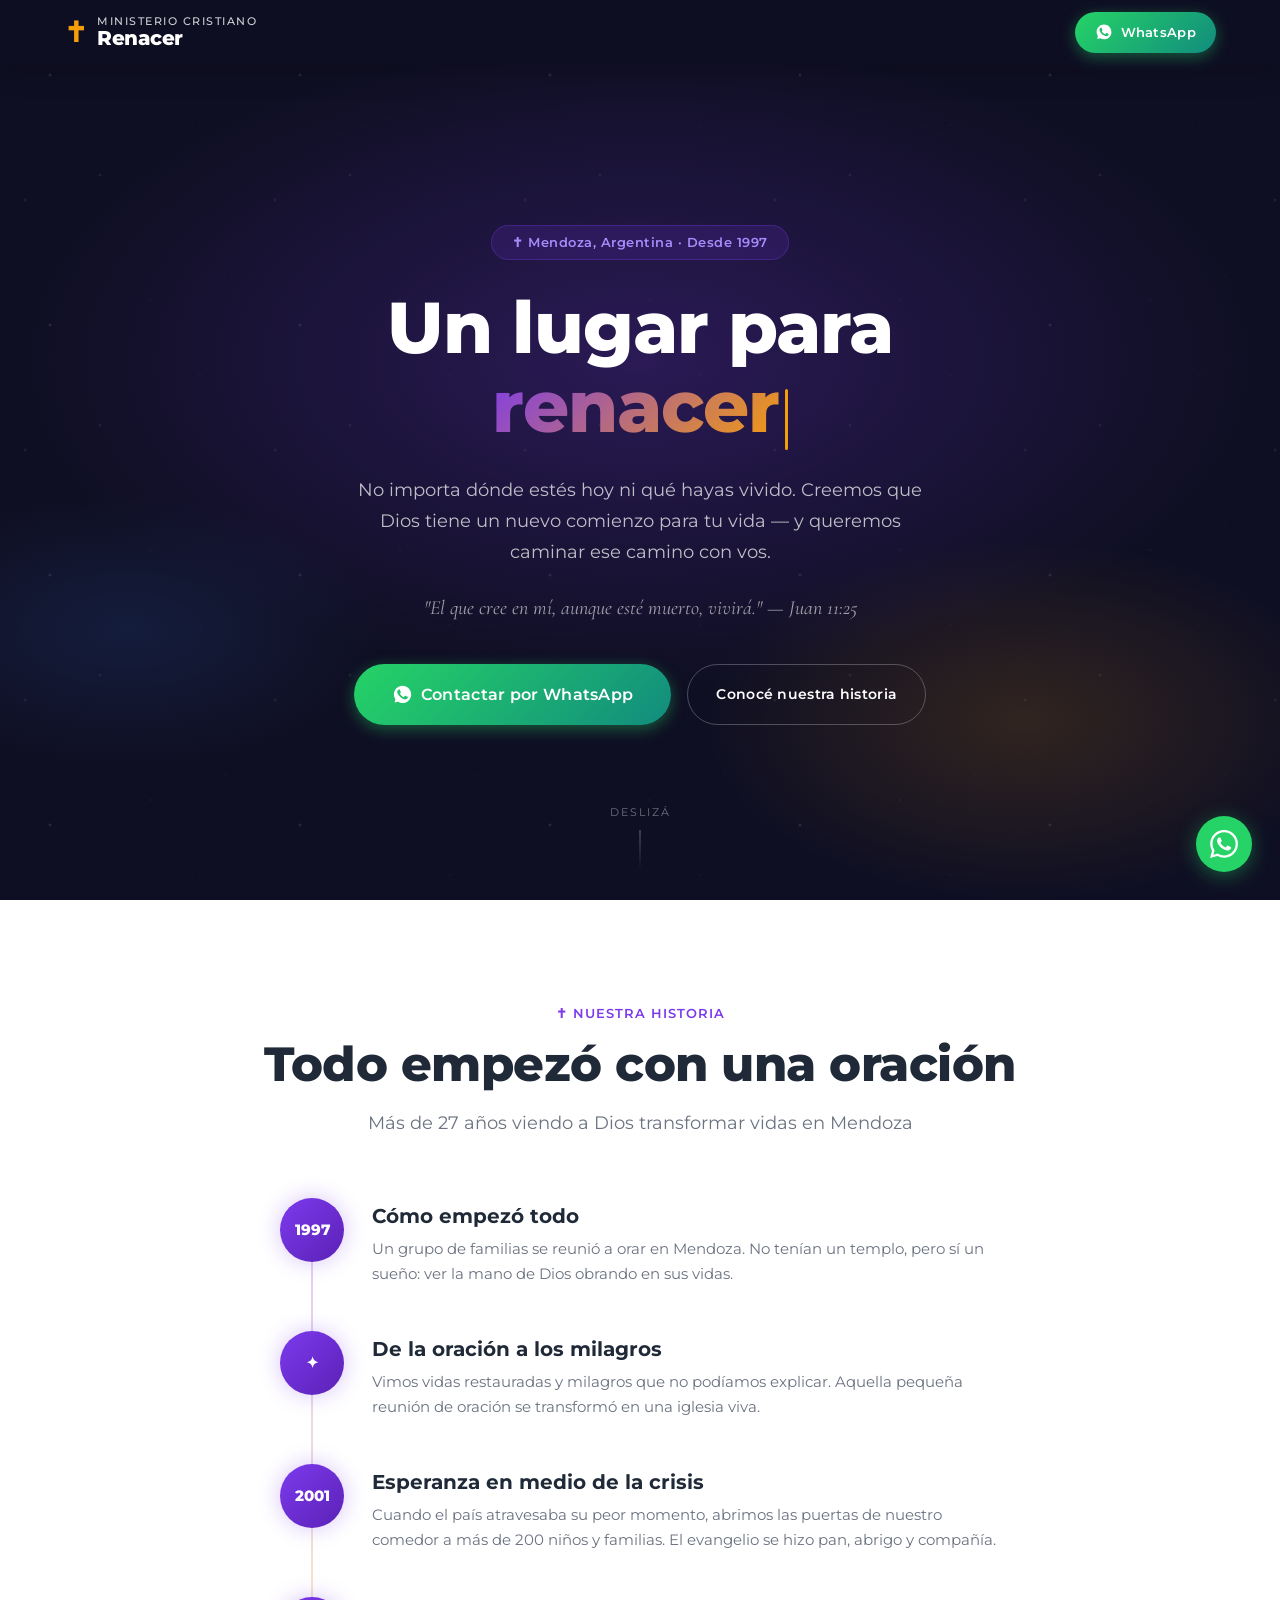
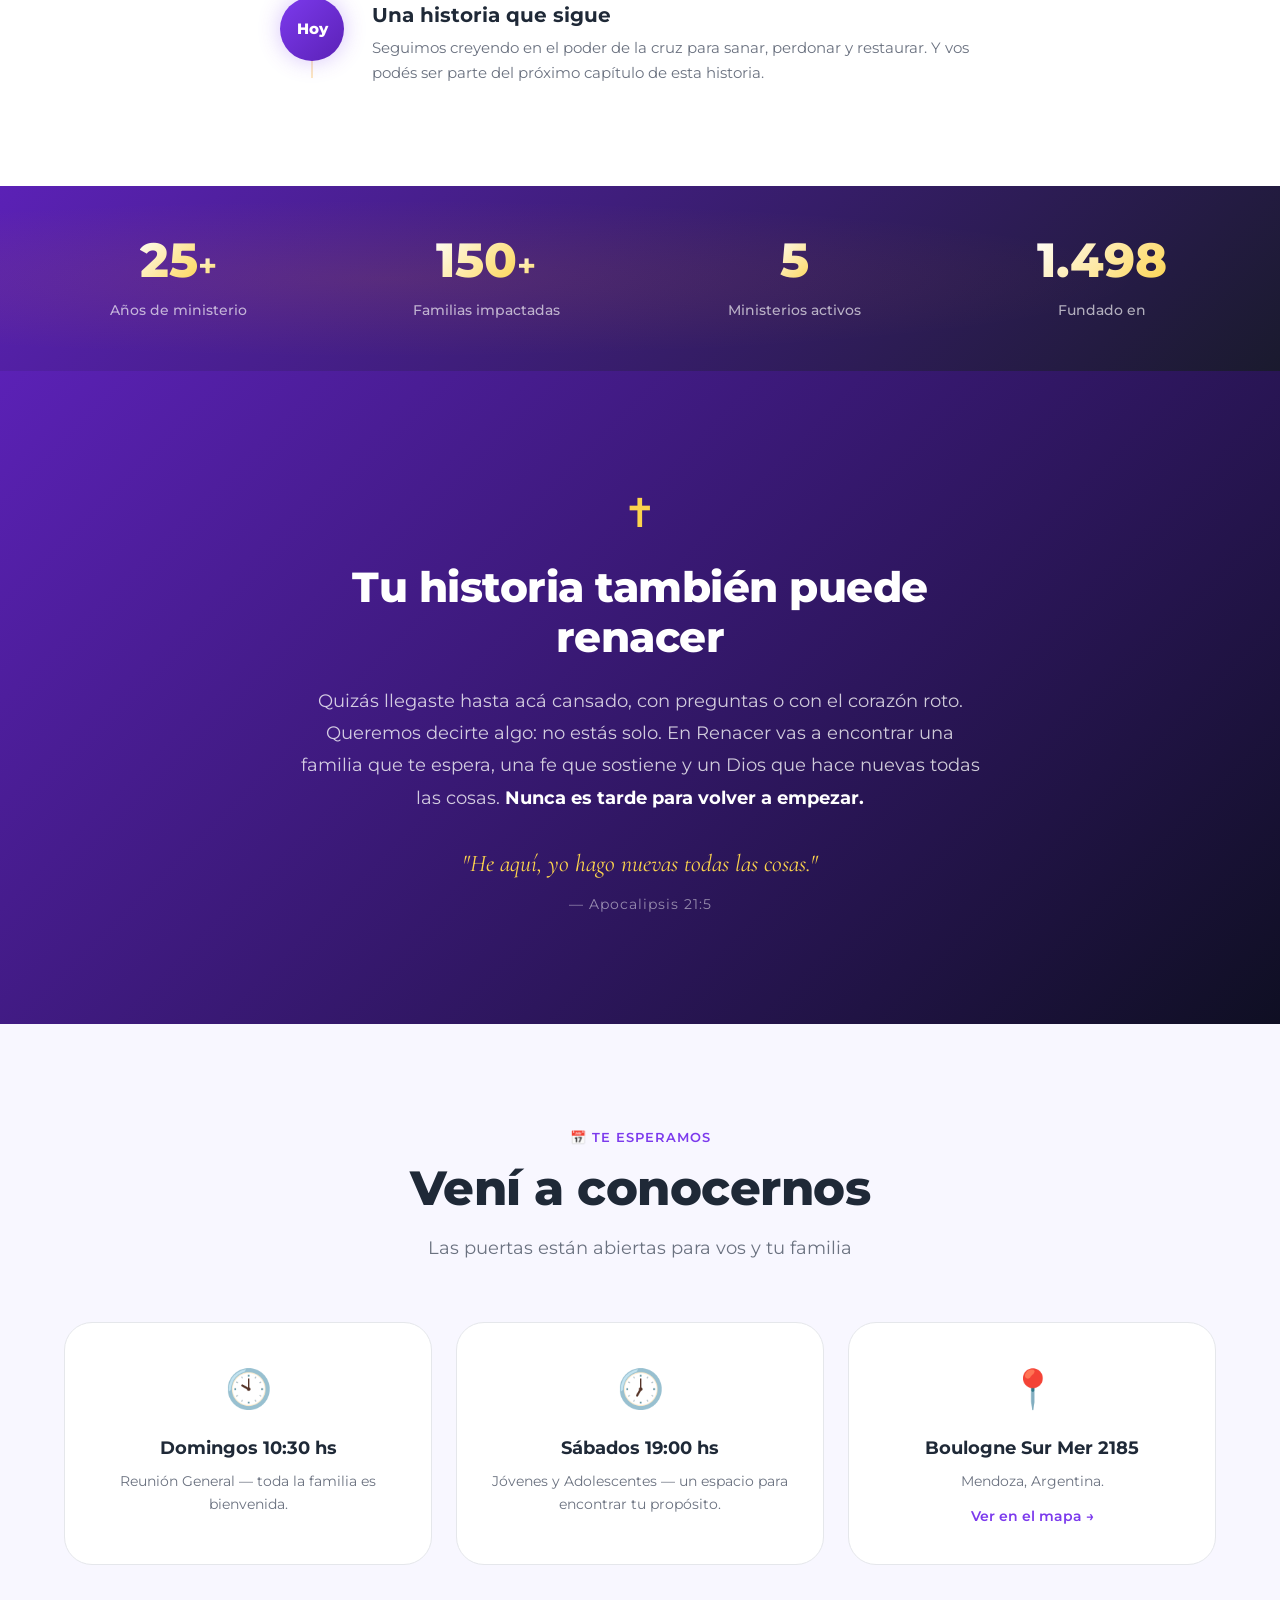
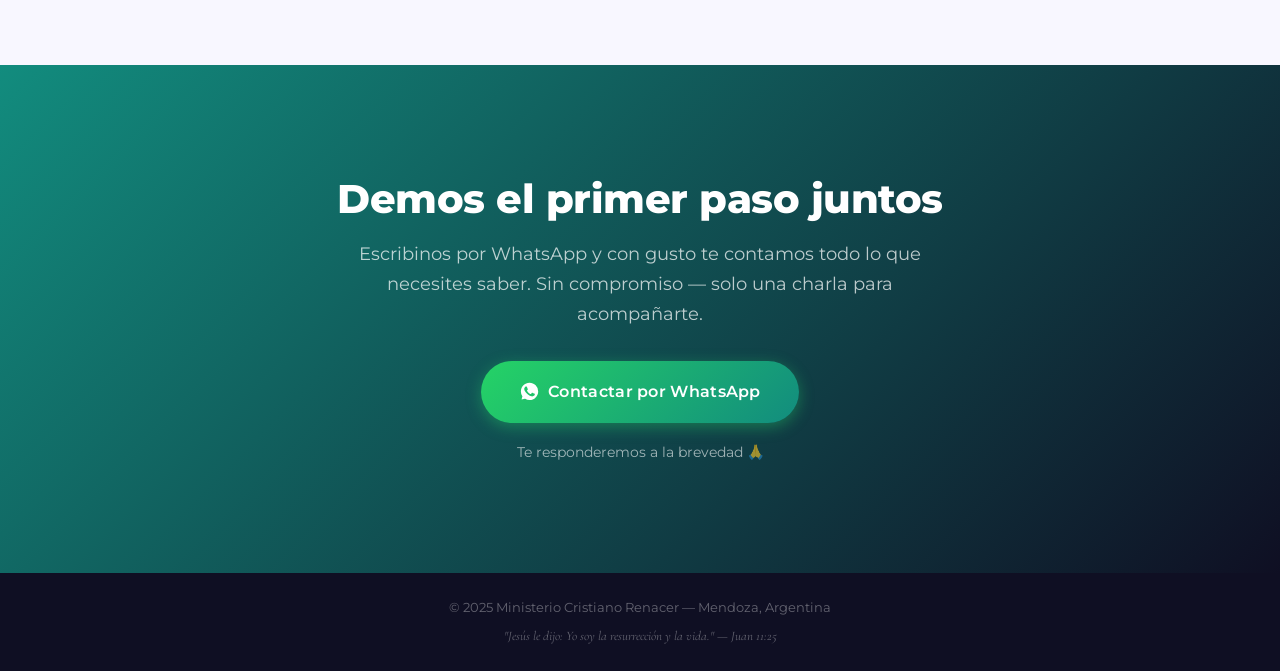
==== actividades.html @ e24e6aa7 "feat: agregar landing /actividades con historia, esperanza e invitacion Nueva landing page (activida" ====
<!DOCTYPE html>
<html lang="es">
<head>
  <meta charset="UTF-8" />
  <meta name="viewport" content="width=device-width, initial-scale=1.0" />
  <meta name="description" content="Ministerio Cristiano Renacer — Mendoza. Nuestra historia, un mensaje de esperanza y una invitación a ser parte de la familia. Reuniones domingos 10:30 hs y sábados 19 hs." />
  <meta property="og:title" content="Un lugar para renacer | Ministerio Cristiano Renacer" />
  <meta property="og:description" content="No importa dónde estés hoy. Creemos que Dios tiene un nuevo comienzo para tu vida. Conocé nuestra historia y vení a la iglesia." />
  <meta property="og:type" content="website" />
  <title>Un lugar para renacer | Ministerio Cristiano Renacer</title>
  <link rel="preconnect" href="https://fonts.googleapis.com" />
  <link rel="preconnect" href="https://fonts.gstatic.com" crossorigin />
  <link href="https://fonts.googleapis.com/css2?family=Montserrat:wght@300;400;500;600;700;800;900&family=Cormorant+Garamond:ital,wght@0,400;0,600;1,400&display=swap" rel="stylesheet" />
  <link rel="stylesheet" href="css/style.css?v=3" />
  <link rel="stylesheet" href="css/actividades.css" />
</head>
<body>

  <!-- ===== NAVBAR ===== -->
  <header id="navbar" class="scrolled">
    <nav class="nav-container">
      <a href="index.html" class="nav-logo">
        <span class="logo-cross">✝</span>
        <div class="logo-text">
          <span class="logo-main">Ministerio Cristiano</span>
          <span class="logo-sub">Renacer</span>
        </div>
      </a>
      <a href="https://wa.me/5492616633864?text=Hola%2C%20me%20gustar%C3%ADa%20saber%20m%C3%A1s." target="_blank" rel="noopener" class="btn btn-whatsapp btn-sm nav-wa">
        <svg class="wa-icon" viewBox="0 0 24 24" fill="currentColor" aria-hidden="true"><path d="M17.472 14.382c-.297-.149-1.758-.867-2.03-.967-.273-.099-.471-.148-.67.15-.197.297-.767.966-.94 1.164-.173.199-.347.223-.644.075-.297-.15-1.255-.463-2.39-1.475-.883-.788-1.48-1.761-1.653-2.059-.173-.297-.018-.458.13-.606.134-.133.298-.347.446-.52.149-.174.198-.298.298-.497.099-.198.05-.371-.025-.52-.075-.149-.669-1.612-.916-2.207-.242-.579-.487-.5-.669-.51-.173-.008-.371-.01-.57-.01-.198 0-.52.074-.792.372-.272.297-1.04 1.016-1.04 2.479 0 1.462 1.065 2.875 1.213 3.074.149.198 2.096 3.2 5.077 4.487.709.306 1.262.489 1.694.625.712.227 1.36.195 1.871.118.571-.085 1.758-.719 2.006-1.413.248-.694.248-1.289.173-1.413-.074-.124-.272-.198-.57-.347m-5.421 7.403h-.004a9.87 9.87 0 01-5.031-1.378l-.361-.214-3.741.982.998-3.648-.235-.374a9.86 9.86 0 01-1.51-5.26c.001-5.45 4.436-9.884 9.888-9.884 2.64 0 5.122 1.03 6.988 2.898a9.825 9.825 0 012.893 6.994c-.003 5.45-4.437 9.884-9.885 9.884"/></svg>
        WhatsApp
      </a>
    </nav>
  </header>

  <!-- ===== HERO ===== -->
  <section class="acti-hero">
    <div class="acti-hero-bg">
      <div class="hero-particles"></div>
      <div class="hero-gradient"></div>
    </div>
    <div class="acti-hero-content reveal">
      <div class="hero-badge">✝ Mendoza, Argentina · Desde 1997</div>
      <h1 class="hero-title acti-title">
        Un lugar para<br />
        <span class="gradient-text" id="rotating-word">renacer</span><span class="acti-caret" aria-hidden="true"></span>
      </h1>
      <p class="acti-hero-text">
        No importa dónde estés hoy ni qué hayas vivido. Creemos que Dios tiene
        un nuevo comienzo para tu vida — y queremos caminar ese camino con vos.
      </p>
      <p class="hero-verse">"El que cree en mí, aunque esté muerto, vivirá." — Juan 11:25</p>
      <div class="acti-hero-actions">
        <a href="https://wa.me/5492616633864?text=Hola%2C%20me%20gustar%C3%ADa%20saber%20m%C3%A1s." target="_blank" rel="noopener" class="btn btn-whatsapp btn-lg">
          <svg class="wa-icon" viewBox="0 0 24 24" fill="currentColor" aria-hidden="true"><path d="M17.472 14.382c-.297-.149-1.758-.867-2.03-.967-.273-.099-.471-.148-.67.15-.197.297-.767.966-.94 1.164-.173.199-.347.223-.644.075-.297-.15-1.255-.463-2.39-1.475-.883-.788-1.48-1.761-1.653-2.059-.173-.297-.018-.458.13-.606.134-.133.298-.347.446-.52.149-.174.198-.298.298-.497.099-.198.05-.371-.025-.52-.075-.149-.669-1.612-.916-2.207-.242-.579-.487-.5-.669-.51-.173-.008-.371-.01-.57-.01-.198 0-.52.074-.792.372-.272.297-1.04 1.016-1.04 2.479 0 1.462 1.065 2.875 1.213 3.074.149.198 2.096 3.2 5.077 4.487.709.306 1.262.489 1.694.625.712.227 1.36.195 1.871.118.571-.085 1.758-.719 2.006-1.413.248-.694.248-1.289.173-1.413-.074-.124-.272-.198-.57-.347m-5.421 7.403h-.004a9.87 9.87 0 01-5.031-1.378l-.361-.214-3.741.982.998-3.648-.235-.374a9.86 9.86 0 01-1.51-5.26c.001-5.45 4.436-9.884 9.888-9.884 2.64 0 5.122 1.03 6.988 2.898a9.825 9.825 0 012.893 6.994c-.003 5.45-4.437 9.884-9.885 9.884"/></svg>
          Contactar por WhatsApp
        </a>
        <a href="#historia" class="btn btn-ghost">Conocé nuestra historia</a>
      </div>
    </div>
    <div class="hero-scroll-hint">
      <span>Deslizá</span>
      <div class="scroll-line"></div>
    </div>
  </section>

  <!-- ===== HISTORIA ===== -->
  <section id="historia" class="section historia">
    <div class="container">
      <div class="section-header reveal">
        <span class="section-tag">✝ Nuestra historia</span>
        <h2 class="section-title">Todo empezó con una oración</h2>
        <p class="section-subtitle">Más de 27 años viendo a Dios transformar vidas en Mendoza</p>
      </div>

      <div class="historia-timeline">
        <div class="historia-step reveal-left">
          <div class="historia-marker"><span>1997</span></div>
          <div class="historia-body">
            <h3>Cómo empezó todo</h3>
            <p>Un grupo de familias se reunió a orar en Mendoza. No tenían un templo, pero sí un sueño: ver la mano de Dios obrando en sus vidas.</p>
          </div>
        </div>

        <div class="historia-step reveal-right">
          <div class="historia-marker"><span>✦</span></div>
          <div class="historia-body">
            <h3>De la oración a los milagros</h3>
            <p>Vimos vidas restauradas y milagros que no podíamos explicar. Aquella pequeña reunión de oración se transformó en una iglesia viva.</p>
          </div>
        </div>

        <div class="historia-step reveal-left">
          <div class="historia-marker"><span>2001</span></div>
          <div class="historia-body">
            <h3>Esperanza en medio de la crisis</h3>
            <p>Cuando el país atravesaba su peor momento, abrimos las puertas de nuestro comedor a más de 200 niños y familias. El evangelio se hizo pan, abrigo y compañía.</p>
          </div>
        </div>

        <div class="historia-step reveal-right">
          <div class="historia-marker"><span>Hoy</span></div>
          <div class="historia-body">
            <h3>Una historia que sigue</h3>
            <p>Seguimos creyendo en el poder de la cruz para sanar, perdonar y restaurar. Y vos podés ser parte del próximo capítulo de esta historia.</p>
          </div>
        </div>
      </div>
    </div>
  </section>

  <!-- ===== STATS ===== -->
  <section class="stats-banner">
    <div class="stats-container">
      <div class="stat-item reveal-left">
        <span class="stat-number" data-target="27">0</span><span class="stat-suffix">+</span>
        <p>Años de ministerio</p>
      </div>
      <div class="stat-item reveal">
        <span class="stat-number" data-target="200">0</span><span class="stat-suffix">+</span>
        <p>Familias impactadas</p>
      </div>
      <div class="stat-item reveal">
        <span class="stat-number" data-target="5">0</span><span class="stat-suffix"></span>
        <p>Ministerios activos</p>
      </div>
      <div class="stat-item reveal-right">
        <span class="stat-number" data-target="1997">0</span><span class="stat-suffix"></span>
        <p>Fundado en</p>
      </div>
    </div>
  </section>

  <!-- ===== MENSAJE DE ESPERANZA ===== -->
  <section class="esperanza">
    <div class="esperanza-bg"></div>
    <div class="esperanza-inner reveal">
      <div class="esperanza-cross">✝</div>
      <h2>Tu historia también puede renacer</h2>
      <p>
        Quizás llegaste hasta acá cansado, con preguntas o con el corazón roto.
        Queremos decirte algo: no estás solo. En Renacer vas a encontrar una
        familia que te espera, una fe que sostiene y un Dios que hace nuevas
        todas las cosas. <strong>Nunca es tarde para volver a empezar.</strong>
      </p>
      <blockquote class="esperanza-verse">
        "He aquí, yo hago nuevas todas las cosas."
        <cite>— Apocalipsis 21:5</cite>
      </blockquote>
    </div>
  </section>

  <!-- ===== INVITACIÓN ===== -->
  <section class="section invitacion">
    <div class="container">
      <div class="section-header reveal">
        <span class="section-tag">📅 Te esperamos</span>
        <h2 class="section-title">Vení a conocernos</h2>
        <p class="section-subtitle">Las puertas están abiertas para vos y tu familia</p>
      </div>

      <div class="invitacion-grid">
        <div class="invi-card reveal-left">
          <span class="invi-icon">🕙</span>
          <strong>Domingos 10:30 hs</strong>
          <p>Reunión General — toda la familia es bienvenida.</p>
        </div>
        <div class="invi-card reveal">
          <span class="invi-icon">🕖</span>
          <strong>Sábados 19:00 hs</strong>
          <p>Jóvenes y Adolescentes — un espacio para encontrar tu propósito.</p>
        </div>
        <div class="invi-card reveal-right">
          <span class="invi-icon">📍</span>
          <strong>Boulogne Sur Mer 2185</strong>
          <p>Mendoza, Argentina.</p>
          <a href="https://maps.google.com/?q=Boulogne+Sur+Mer+2185+Mendoza+Argentina" target="_blank" rel="noopener" class="link-arrow">Ver en el mapa →</a>
        </div>
      </div>
    </div>
  </section>

  <!-- ===== CTA FINAL ===== -->
  <section class="acti-cta">
    <div class="acti-cta-bg"></div>
    <div class="container reveal">
      <div class="acti-cta-content">
        <h2>Demos el primer paso juntos</h2>
        <p>Escribinos por WhatsApp y con gusto te contamos todo lo que necesites saber. Sin compromiso — solo una charla para acompañarte.</p>
        <a href="https://wa.me/5492616633864?text=Hola%2C%20me%20gustar%C3%ADa%20saber%20m%C3%A1s." target="_blank" rel="noopener" class="btn btn-whatsapp btn-lg">
          <svg class="wa-icon" viewBox="0 0 24 24" fill="currentColor" aria-hidden="true"><path d="M17.472 14.382c-.297-.149-1.758-.867-2.03-.967-.273-.099-.471-.148-.67.15-.197.297-.767.966-.94 1.164-.173.199-.347.223-.644.075-.297-.15-1.255-.463-2.39-1.475-.883-.788-1.48-1.761-1.653-2.059-.173-.297-.018-.458.13-.606.134-.133.298-.347.446-.52.149-.174.198-.298.298-.497.099-.198.05-.371-.025-.52-.075-.149-.669-1.612-.916-2.207-.242-.579-.487-.5-.669-.51-.173-.008-.371-.01-.57-.01-.198 0-.52.074-.792.372-.272.297-1.04 1.016-1.04 2.479 0 1.462 1.065 2.875 1.213 3.074.149.198 2.096 3.2 5.077 4.487.709.306 1.262.489 1.694.625.712.227 1.36.195 1.871.118.571-.085 1.758-.719 2.006-1.413.248-.694.248-1.289.173-1.413-.074-.124-.272-.198-.57-.347m-5.421 7.403h-.004a9.87 9.87 0 01-5.031-1.378l-.361-.214-3.741.982.998-3.648-.235-.374a9.86 9.86 0 01-1.51-5.26c.001-5.45 4.436-9.884 9.888-9.884 2.64 0 5.122 1.03 6.988 2.898a9.825 9.825 0 012.893 6.994c-.003 5.45-4.437 9.884-9.885 9.884"/></svg>
          Contactar por WhatsApp
        </a>
        <span class="acti-cta-hint">Te responderemos a la brevedad 🙏</span>
      </div>
    </div>
  </section>

  <!-- ===== FOOTER ===== -->
  <footer class="footer">
    <div class="footer-bottom" style="border-top:none;">
      <p>© 2025 Ministerio Cristiano Renacer — Mendoza, Argentina</p>
      <p class="footer-verse">"Jesús le dijo: Yo soy la resurrección y la vida." — Juan 11:25</p>
    </div>
  </footer>

  <!-- WhatsApp Floating Button -->
  <a href="https://wa.me/5492616633864?text=Hola%2C%20me%20gustar%C3%ADa%20saber%20m%C3%A1s." target="_blank" rel="noopener" class="whatsapp-float" aria-label="Contactar por WhatsApp">
    <svg viewBox="0 0 24 24" fill="currentColor"><path d="M17.472 14.382c-.297-.149-1.758-.867-2.03-.967-.273-.099-.471-.148-.67.15-.197.297-.767.966-.94 1.164-.173.199-.347.223-.644.075-.297-.15-1.255-.463-2.39-1.475-.883-.788-1.48-1.761-1.653-2.059-.173-.297-.018-.458.13-.606.134-.133.298-.347.446-.52.149-.174.198-.298.298-.497.099-.198.05-.371-.025-.52-.075-.149-.669-1.612-.916-2.207-.242-.579-.487-.5-.669-.51-.173-.008-.371-.01-.57-.01-.198 0-.52.074-.792.372-.272.297-1.04 1.016-1.04 2.479 0 1.462 1.065 2.875 1.213 3.074.149.198 2.096 3.2 5.077 4.487.709.306 1.262.489 1.694.625.712.227 1.36.195 1.871.118.571-.085 1.758-.719 2.006-1.413.248-.694.248-1.289.173-1.413-.074-.124-.272-.198-.57-.347m-5.421 7.403h-.004a9.87 9.87 0 01-5.031-1.378l-.361-.214-3.741.982.998-3.648-.235-.374a9.86 9.86 0 01-1.51-5.26c.001-5.45 4.436-9.884 9.888-9.884 2.64 0 5.122 1.03 6.988 2.898a9.825 9.825 0 012.893 6.994c-.003 5.45-4.437 9.884-9.885 9.884m8.413-18.297A11.815 11.815 0 0012.05 0C5.495 0 .16 5.335.157 11.892c0 2.096.547 4.142 1.588 5.945L.057 24l6.305-1.654a11.882 11.882 0 005.683 1.448h.005c6.554 0 11.89-5.335 11.893-11.893a11.821 11.821 0 00-3.48-8.413z"/></svg>
  </a>

  <script src="js/actividades.js"></script>
</body>
</html>
---- css/style.css ----
/* =========================================
   MINISTERIO CRISTIANO RENACER
   Modern Design System
   ========================================= */

/* === CSS VARIABLES === */
:root {
  /* Colors */
  --primary: #7C3AED;
  --primary-light: #A78BFA;
  --primary-dark: #5B21B6;
  --secondary: #F59E0B;
  --secondary-light: #FCD34D;
  --accent: #3B82F6;
  --accent-light: #93C5FD;

  /* Neutrals */
  --dark: #0F0F23;
  --dark-soft: #1A1A2E;
  --gray-900: #1F2937;
  --gray-700: #374151;
  --gray-500: #6B7280;
  --gray-400: #9CA3AF;
  --gray-300: #D1D5DB;
  --gray-200: #E5E7EB;
  --gray-100: #F3F4F6;
  --light: #F8F7FF;
  --white: #FFFFFF;

  /* Semantic */
  --success: #10B981;
  --error: #EF4444;
  --kids: #F472B6;
  --foundation: #06B6D4;

  /* Typography */
  --font-primary: 'Montserrat', sans-serif;
  --font-serif: 'Cormorant Garamond', serif;

  /* Spacing */
  --section-pad: 100px;
  --container-width: 1200px;

  /* Borders */
  --radius-sm: 8px;
  --radius-md: 12px;
  --radius-lg: 20px;
  --radius-xl: 28px;
  --radius-full: 50px;

  /* Shadows */
  --shadow-sm: 0 2px 8px rgba(0,0,0,0.08);
  --shadow-md: 0 4px 20px rgba(0,0,0,0.12);
  --shadow-lg: 0 8px 40px rgba(0,0,0,0.16);
  --shadow-glow: 0 0 30px rgba(124,58,237,0.3);

  /* Transitions */
  --ease: cubic-bezier(0.4, 0, 0.2, 1);
  --duration: 0.3s;
}

/* === RESET & BASE === */
*, *::before, *::after {
  margin: 0;
  padding: 0;
  box-sizing: border-box;
}

html {
  scroll-behavior: smooth;
  -webkit-font-smoothing: antialiased;
  -moz-osx-font-smoothing: grayscale;
}

body {
  font-family: var(--font-primary);
  font-size: 16px;
  line-height: 1.6;
  color: var(--gray-700);
  background-color: var(--white);
  overflow-x: hidden;
}

a {
  color: inherit;
  text-decoration: none;
  transition: color var(--duration) var(--ease);
}

ul, ol { list-style: none; }
img { max-width: 100%; display: block; }

h1, h2, h3, h4, h5, h6 {
  font-weight: 700;
  line-height: 1.2;
  color: var(--gray-900);
}

.container {
  width: 100%;
  max-width: var(--container-width);
  margin: 0 auto;
  padding: 0 24px;
}

.section {
  padding: var(--section-pad) 0;
  position: relative;
}

/* === GRADIENT TEXT === */
.gradient-text {
  background: linear-gradient(135deg, var(--primary), var(--secondary));
  -webkit-background-clip: text;
  -webkit-text-fill-color: transparent;
  background-clip: text;
}

/* === PRELOADER === */
#preloader {
  position: fixed;
  inset: 0;
  z-index: 9999;
  background: var(--dark);
  display: flex;
  align-items: center;
  justify-content: center;
  transition: opacity 0.6s var(--ease), visibility 0.6s;
}

#preloader.fade-out {
  opacity: 0;
  visibility: hidden;
}

.preloader-inner {
  text-align: center;
}

.cross-icon {
  font-size: 48px;
  color: var(--primary-light);
  animation: pulse-glow 1.5s ease-in-out infinite;
  margin-bottom: 24px;
}

.preloader-bar {
  width: 200px;
  height: 3px;
  background: var(--gray-700);
  border-radius: var(--radius-full);
  overflow: hidden;
}

.preloader-fill {
  height: 100%;
  width: 0;
  background: linear-gradient(90deg, var(--primary), var(--secondary));
  border-radius: var(--radius-full);
  animation: preloader-fill 1.6s var(--ease) forwards;
}

@keyframes preloader-fill {
  to { width: 100%; }
}

@keyframes pulse-glow {
  0%, 100% { opacity: 0.6; transform: scale(1); }
  50% { opacity: 1; transform: scale(1.1); }
}

/* === NAVBAR === */
#navbar {
  position: fixed;
  top: 0;
  left: 0;
  right: 0;
  z-index: 1000;
  padding: 16px 0;
  transition: all var(--duration) var(--ease);
  background: transparent;
}

#navbar.scrolled {
  background: rgba(15, 15, 35, 0.92);
  backdrop-filter: blur(20px);
  -webkit-backdrop-filter: blur(20px);
  padding: 10px 0;
  box-shadow: 0 4px 30px rgba(0,0,0,0.2);
}

.nav-container {
  max-width: var(--container-width);
  margin: 0 auto;
  padding: 0 24px;
  display: flex;
  align-items: center;
  justify-content: space-between;
}

.nav-logo {
  display: flex;
  align-items: center;
  gap: 10px;
  color: var(--white);
}

.logo-cross {
  font-size: 28px;
  color: var(--secondary);
  font-weight: 700;
}

.logo-text {
  display: flex;
  flex-direction: column;
  line-height: 1.1;
}

.logo-main {
  font-size: 11px;
  font-weight: 500;
  letter-spacing: 1.5px;
  text-transform: uppercase;
  opacity: 0.8;
}

.logo-sub {
  font-size: 20px;
  font-weight: 800;
  letter-spacing: -0.5px;
}

/* Nav Menu */
.nav-menu {
  display: flex;
  align-items: center;
  gap: 4px;
}

.nav-link {
  color: rgba(255,255,255,0.75);
  font-size: 14px;
  font-weight: 500;
  padding: 8px 14px;
  border-radius: var(--radius-full);
  transition: all var(--duration) var(--ease);
  position: relative;
}

.nav-link:hover,
.nav-link.active {
  color: var(--white);
  background: rgba(255,255,255,0.1);
}

.nav-link.nav-cta {
  background: var(--primary);
  color: var(--white);
  padding: 8px 20px;
  margin-left: 8px;
}

.nav-link.nav-cta:hover {
  background: var(--primary-dark);
  transform: translateY(-1px);
}

/* Dropdown */
.nav-dropdown {
  position: relative;
}

.chevron {
  font-size: 12px;
  transition: transform var(--duration);
}

.dropdown-menu {
  position: absolute;
  top: 100%;
  left: 50%;
  transform: translateX(-50%) translateY(8px);
  background: rgba(15, 15, 35, 0.95);
  backdrop-filter: blur(20px);
  border: 1px solid rgba(255,255,255,0.1);
  border-radius: var(--radius-md);
  padding: 8px;
  min-width: 220px;
  opacity: 0;
  visibility: hidden;
  transition: all var(--duration) var(--ease);
}

.nav-dropdown:hover .dropdown-menu {
  opacity: 1;
  visibility: visible;
  transform: translateX(-50%) translateY(0);
}

.nav-dropdown:hover .chevron {
  transform: rotate(180deg);
}

.dropdown-menu a {
  display: block;
  padding: 10px 16px;
  font-size: 13px;
  color: rgba(255,255,255,0.7);
  border-radius: var(--radius-sm);
  transition: all var(--duration);
}

.dropdown-menu a:hover {
  color: var(--white);
  background: rgba(124,58,237,0.2);
}

/* Hamburger */
.hamburger {
  display: none;
  flex-direction: column;
  gap: 5px;
  padding: 8px;
  background: none;
  border: none;
  cursor: pointer;
  z-index: 1001;
}

.hamburger span {
  display: block;
  width: 24px;
  height: 2px;
  background: var(--white);
  border-radius: 2px;
  transition: all var(--duration) var(--ease);
}

.hamburger.open span:nth-child(1) {
  transform: rotate(45deg) translate(5px, 5px);
}
.hamburger.open span:nth-child(2) {
  opacity: 0;
}
.hamburger.open span:nth-child(3) {
  transform: rotate(-45deg) translate(5px, -5px);
}

/* === HERO === */
.hero {
  position: relative;
  min-height: 100vh;
  display: flex;
  align-items: center;
  justify-content: center;
  overflow: hidden;
  padding: 120px 24px 80px;
}

.hero-bg {
  position: absolute;
  inset: 0;
  background:
    linear-gradient(rgba(15,15,35,0.7), rgba(15,15,35,0.88)),
    url("../img/inicio-fondo.jpg") center / cover no-repeat,
    var(--dark);
  z-index: 0;
}

.hero-gradient {
  position: absolute;
  inset: 0;
  background:
    radial-gradient(ellipse 80% 60% at 50% 40%, rgba(124,58,237,0.25) 0%, transparent 60%),
    radial-gradient(ellipse 50% 40% at 80% 80%, rgba(245,158,11,0.15) 0%, transparent 50%),
    radial-gradient(ellipse 40% 30% at 10% 70%, rgba(59,130,246,0.12) 0%, transparent 50%);
}

.hero-particles {
  position: absolute;
  inset: 0;
  background-image:
    radial-gradient(2px 2px at 20% 30%, rgba(255,255,255,0.15), transparent),
    radial-gradient(2px 2px at 40% 70%, rgba(255,255,255,0.1), transparent),
    radial-gradient(1px 1px at 60% 20%, rgba(255,255,255,0.12), transparent),
    radial-gradient(1px 1px at 80% 50%, rgba(255,255,255,0.08), transparent),
    radial-gradient(2px 2px at 10% 80%, rgba(255,255,255,0.1), transparent),
    radial-gradient(1px 1px at 90% 10%, rgba(255,255,255,0.06), transparent);
  background-size: 250px 250px;
}

.hero-content {
  position: relative;
  z-index: 1;
  text-align: center;
  max-width: 800px;
}

.hero-badge {
  display: inline-block;
  background: rgba(124,58,237,0.15);
  border: 1px solid rgba(124,58,237,0.3);
  color: var(--primary-light);
  font-size: 13px;
  font-weight: 600;
  padding: 6px 20px;
  border-radius: var(--radius-full);
  margin-bottom: 28px;
  letter-spacing: 0.5px;
}

.hero-title {
  font-size: clamp(2.5rem, 6vw, 4.5rem);
  font-weight: 800;
  color: var(--white);
  line-height: 1.1;
  margin-bottom: 20px;
  letter-spacing: -1px;
}

.hero-verse {
  font-family: var(--font-serif);
  font-size: clamp(1rem, 2.5vw, 1.25rem);
  font-style: italic;
  color: rgba(255,255,255,0.6);
  margin-bottom: 40px;
}

.hero-schedule {
  display: flex;
  align-items: center;
  justify-content: center;
  gap: 20px;
  margin-bottom: 40px;
  flex-wrap: wrap;
}

.schedule-card {
  display: flex;
  align-items: center;
  gap: 12px;
  background: rgba(255,255,255,0.06);
  border: 1px solid rgba(255,255,255,0.1);
  border-radius: var(--radius-md);
  padding: 14px 20px;
  color: var(--white);
  backdrop-filter: blur(10px);
}

.schedule-card strong {
  display: block;
  font-size: 15px;
  font-weight: 600;
}

.schedule-card small {
  font-size: 12px;
  color: rgba(255,255,255,0.5);
}

.schedule-icon {
  font-size: 24px;
}

.schedule-divider {
  width: 1px;
  height: 40px;
  background: rgba(255,255,255,0.15);
}

.hero-actions {
  display: flex;
  gap: 16px;
  justify-content: center;
  flex-wrap: wrap;
}

/* Buttons */
.btn {
  display: inline-flex;
  align-items: center;
  gap: 8px;
  font-family: var(--font-primary);
  font-size: 14px;
  font-weight: 600;
  padding: 14px 28px;
  border-radius: var(--radius-full);
  border: none;
  cursor: pointer;
  transition: all var(--duration) var(--ease);
  text-transform: none;
  letter-spacing: 0.3px;
}

.btn-primary {
  background: linear-gradient(135deg, var(--primary), var(--primary-dark));
  color: var(--white);
  box-shadow: 0 4px 15px rgba(124,58,237,0.4);
}

.btn-primary:hover {
  transform: translateY(-2px);
  box-shadow: 0 6px 25px rgba(124,58,237,0.5);
}

.btn-ghost {
  background: transparent;
  color: var(--white);
  border: 1px solid rgba(255,255,255,0.25);
}

.btn-ghost:hover {
  background: rgba(255,255,255,0.08);
  border-color: rgba(255,255,255,0.4);
}

.btn-outline {
  background: transparent;
  border: 1.5px solid var(--primary);
  color: var(--primary);
}

.btn-outline:hover {
  background: var(--primary);
  color: var(--white);
}

.btn-sm {
  padding: 10px 20px;
  font-size: 13px;
}

.btn-full {
  width: 100%;
  justify-content: center;
}

/* Scroll hint */
.hero-scroll-hint {
  position: absolute;
  bottom: 30px;
  left: 50%;
  transform: translateX(-50%);
  display: flex;
  flex-direction: column;
  align-items: center;
  gap: 8px;
  color: rgba(255,255,255,0.4);
  font-size: 11px;
  letter-spacing: 2px;
  text-transform: uppercase;
}

.scroll-line {
  width: 1px;
  height: 40px;
  background: linear-gradient(to bottom, rgba(255,255,255,0.4), transparent);
  animation: scroll-bounce 2s ease-in-out infinite;
}

@keyframes scroll-bounce {
  0%, 100% { transform: scaleY(1); opacity: 1; }
  50% { transform: scaleY(0.5); opacity: 0.4; }
}

/* === STATS BANNER === */
.stats-banner {
  background: linear-gradient(135deg, var(--primary-dark), var(--dark-soft));
  padding: 50px 24px;
  position: relative;
  overflow: hidden;
}

.stats-banner::before {
  content: '';
  position: absolute;
  inset: 0;
  background: radial-gradient(ellipse at 30% 50%, rgba(245,158,11,0.1), transparent 60%);
}

.stats-container {
  max-width: var(--container-width);
  margin: 0 auto;
  display: grid;
  grid-template-columns: repeat(4, 1fr);
  gap: 32px;
  position: relative;
}

.stat-item {
  text-align: center;
  color: var(--white);
}

.stat-number {
  font-size: 3rem;
  font-weight: 800;
  line-height: 1;
  display: inline;
  background: linear-gradient(135deg, var(--white), var(--secondary-light));
  -webkit-background-clip: text;
  -webkit-text-fill-color: transparent;
  background-clip: text;
}

.stat-suffix {
  font-size: 2rem;
  font-weight: 700;
  background: linear-gradient(135deg, var(--white), var(--secondary-light));
  -webkit-background-clip: text;
  -webkit-text-fill-color: transparent;
  background-clip: text;
}

.stat-item p {
  margin-top: 8px;
  font-size: 14px;
  color: rgba(255,255,255,0.65);
  font-weight: 500;
}

/* === SECTION HEADERS === */
.section-tag {
  display: inline-block;
  font-size: 13px;
  font-weight: 600;
  color: var(--primary);
  letter-spacing: 1px;
  text-transform: uppercase;
  margin-bottom: 12px;
}

.section-title {
  font-size: clamp(2rem, 4vw, 3rem);
  font-weight: 800;
  color: var(--gray-900);
  letter-spacing: -0.5px;
  margin-bottom: 16px;
}

.section-subtitle {
  font-size: 1.1rem;
  color: var(--gray-500);
  max-width: 600px;
  margin: 0 auto;
}

.section-header {
  text-align: center;
  margin-bottom: 60px;
}

/* === NOSOTROS === */
.nosotros {
  background: var(--light);
}

.nosotros-grid {
  display: grid;
  grid-template-columns: 1fr 1fr;
  gap: 60px;
  align-items: start;
}

.nosotros-lead {
  font-size: 1.15rem;
  color: var(--gray-700);
  font-weight: 500;
  line-height: 1.7;
  margin-bottom: 20px;
}

.nosotros-content p {
  color: var(--gray-500);
  line-height: 1.7;
  margin-bottom: 16px;
}

.pastors-card {
  display: flex;
  align-items: center;
  gap: 16px;
  background: var(--white);
  border: 1px solid var(--gray-200);
  border-radius: var(--radius-lg);
  padding: 20px;
  margin-top: 28px;
  box-shadow: var(--shadow-sm);
}

.pastors-avatar {
  width: 88px;
  height: 88px;
  min-width: 88px;
  border-radius: 50%;
  background: linear-gradient(135deg, var(--primary), var(--secondary));
  color: var(--white);
  font-weight: 700;
  font-size: 22px;
  display: flex;
  align-items: center;
  justify-content: center;
  position: relative;
  overflow: hidden;
}

.pastors-avatar img {
  position: absolute;
  inset: 0;
  width: 100%;
  height: 100%;
  object-fit: cover;
}

.pastors-info strong {
  display: block;
  font-size: 15px;
  color: var(--gray-900);
  margin-bottom: 4px;
}

.pastors-info small {
  font-size: 13px;
  color: var(--gray-500);
}

/* Pillar Cards */
.nosotros-pillars {
  display: grid;
  grid-template-columns: 1fr 1fr;
  gap: 16px;
}

.pillar-card {
  background: var(--white);
  border: 1px solid var(--gray-200);
  border-radius: var(--radius-lg);
  padding: 24px;
  transition: all var(--duration) var(--ease);
  cursor: default;
}

.pillar-card:hover {
  border-color: var(--primary-light);
  box-shadow: var(--shadow-md);
}

.pillar-icon {
  font-size: 28px;
  margin-bottom: 12px;
}

.pillar-card h3 {
  font-size: 16px;
  font-weight: 700;
  margin-bottom: 8px;
  color: var(--gray-900);
}

.pillar-card p {
  font-size: 13px;
  color: var(--gray-500);
  line-height: 1.5;
}

/* === HORARIOS === */
.horarios {
  background: var(--dark);
  position: relative;
  overflow: hidden;
}

.horarios-bg {
  position: absolute;
  inset: 0;
  background:
    radial-gradient(ellipse 60% 50% at 20% 50%, rgba(124,58,237,0.12), transparent),
    radial-gradient(ellipse 40% 40% at 80% 50%, rgba(59,130,246,0.1), transparent),
    linear-gradient(rgba(15,15,35,0.72), rgba(15,15,35,0.72)),
    url("../img/horarios-fondo.jpg") center / cover no-repeat;
}

.horarios .section-tag { color: var(--secondary); }
.horarios .section-title { color: var(--white); }
.horarios .section-subtitle { color: rgba(255,255,255,0.5); }

.horarios-grid {
  display: grid;
  grid-template-columns: 1fr 1fr 1fr;
  gap: 24px;
  position: relative;
}

.horario-card {
  background: rgba(255,255,255,0.05);
  border: 1px solid rgba(255,255,255,0.1);
  border-radius: var(--radius-lg);
  padding: 32px;
  text-align: center;
  backdrop-filter: blur(10px);
  transition: all var(--duration) var(--ease);
}

.horario-card:hover {
  border-color: rgba(124,58,237,0.4);
  background: rgba(255,255,255,0.08);
}

.horario-card.featured {
  background: linear-gradient(135deg, rgba(124,58,237,0.15), rgba(124,58,237,0.05));
  border-color: rgba(124,58,237,0.3);
}

.horario-day {
  font-size: 14px;
  font-weight: 600;
  text-transform: uppercase;
  letter-spacing: 2px;
  color: var(--secondary);
  margin-bottom: 8px;
}

.horario-time {
  font-size: 3rem;
  font-weight: 800;
  color: var(--white);
  line-height: 1;
  margin-bottom: 8px;
}

.horario-time span {
  font-size: 1.2rem;
  font-weight: 500;
  opacity: 0.6;
}

.horario-label {
  font-size: 16px;
  font-weight: 600;
  color: var(--white);
  margin-bottom: 12px;
}

.horario-desc {
  font-size: 14px;
  color: rgba(255,255,255,0.5);
  line-height: 1.5;
  margin-bottom: 16px;
}

.horario-badge {
  display: inline-block;
  background: rgba(124,58,237,0.2);
  color: var(--primary-light);
  font-size: 12px;
  font-weight: 600;
  padding: 4px 14px;
  border-radius: var(--radius-full);
}

.horario-badge.secondary {
  background: rgba(245,158,11,0.2);
  color: var(--secondary-light);
}

/* Address card */
.horario-address {
  background: rgba(255,255,255,0.05);
  border: 1px solid rgba(255,255,255,0.1);
  border-radius: var(--radius-lg);
  padding: 32px;
  display: flex;
  flex-direction: column;
  align-items: center;
  justify-content: center;
  text-align: center;
}

.address-icon {
  font-size: 32px;
  margin-bottom: 16px;
}

.horario-address h3 {
  font-size: 18px;
  font-weight: 700;
  color: var(--white);
  margin-bottom: 12px;
}

.address-main {
  font-size: 16px;
  color: rgba(255,255,255,0.8);
  font-weight: 500;
}

.address-city {
  font-size: 14px;
  color: rgba(255,255,255,0.45);
  margin-bottom: 20px;
}

.horario-address .btn-outline {
  border-color: rgba(255,255,255,0.25);
  color: var(--white);
}

.horario-address .btn-outline:hover {
  background: rgba(255,255,255,0.1);
  border-color: rgba(255,255,255,0.5);
}

/* === CARRUSEL DE FOTOS === */
.horarios-carrusel {
  position: relative;
  max-width: 920px;
  margin: 56px auto 0;
}

.horarios-carrusel[hidden] { display: none; }

.carrusel-viewport {
  overflow: hidden;
  border-radius: var(--radius-xl);
  border: 1px solid rgba(255,255,255,0.12);
  box-shadow: var(--shadow-lg);
}

.carrusel-track {
  display: flex;
  transition: transform 0.55s var(--ease);
}

.carrusel-slide {
  min-width: 100%;
  aspect-ratio: 16 / 9;
  background: rgba(255,255,255,0.05);
}

.carrusel-slide img {
  width: 100%;
  height: 100%;
  object-fit: cover;
  display: block;
}

.carrusel-btn {
  position: absolute;
  top: 50%;
  transform: translateY(-50%);
  width: 46px;
  height: 46px;
  border-radius: 50%;
  border: 1px solid rgba(255,255,255,0.15);
  background: rgba(15,15,35,0.55);
  color: var(--white);
  font-size: 26px;
  line-height: 1;
  cursor: pointer;
  backdrop-filter: blur(6px);
  transition: background var(--duration) var(--ease);
  z-index: 2;
}

.carrusel-btn:hover { background: var(--primary); }
.carrusel-prev { left: 14px; }
.carrusel-next { right: 14px; }

.carrusel-dots {
  display: flex;
  justify-content: center;
  gap: 9px;
  margin-top: 18px;
}

.carrusel-dot {
  width: 10px;
  height: 10px;
  padding: 0;
  border: none;
  border-radius: 50%;
  background: rgba(255,255,255,0.25);
  cursor: pointer;
  transition: background var(--duration) var(--ease), transform var(--duration) var(--ease);
}

.carrusel-dot.active {
  background: var(--secondary);
  transform: scale(1.3);
}

@media (max-width: 768px) {
  .horarios-carrusel { margin-top: 36px; }
  .carrusel-btn { width: 38px; height: 38px; font-size: 22px; }
}

/* === MINISTERIOS === */
.ministerios {
  background: var(--white);
}

.ministerio-feature {
  display: grid;
  grid-template-columns: 1.2fr 0.8fr;
  gap: 60px;
  align-items: center;
  padding: 60px 0;
  border-bottom: 1px solid var(--gray-200);
}

.ministerio-feature:last-child {
  border-bottom: none;
}

.ministerio-feature.reverse {
  grid-template-columns: 0.8fr 1.2fr;
}

.ministerio-feature.reverse .ministerio-content {
  order: 2;
}

.ministerio-feature.reverse .ministerio-visual {
  order: 1;
}

.ministerio-tag {
  display: inline-block;
  background: rgba(124,58,237,0.1);
  color: var(--primary);
  font-size: 12px;
  font-weight: 700;
  padding: 4px 14px;
  border-radius: var(--radius-full);
  text-transform: uppercase;
  letter-spacing: 1px;
  margin-bottom: 16px;
}

.ministerio-tag.kids {
  background: rgba(244,114,182,0.1);
  color: var(--kids);
}

.ministerio-tag.foundation {
  background: rgba(6,182,212,0.1);
  color: var(--foundation);
}

.ministerio-title {
  font-size: 2rem;
  font-weight: 800;
  color: var(--gray-900);
  margin-bottom: 16px;
  letter-spacing: -0.5px;
}

.ministerio-content p {
  color: var(--gray-500);
  line-height: 1.7;
  margin-bottom: 20px;
}

.ministerio-list {
  margin-bottom: 24px;
}

.ministerio-list li {
  font-size: 14px;
  color: var(--gray-600, #4B5563);
  padding: 6px 0;
  font-weight: 500;
}

/* Visual side */
.ministerio-visual {
  display: flex;
  align-items: center;
  justify-content: center;
  position: relative;
  min-height: 280px;
}

.ministerio-icon-big {
  font-size: 80px;
  position: relative;
  z-index: 1;
}

.ministerio-deco {
  position: absolute;
  width: 200px;
  height: 200px;
  border-radius: 50%;
  background: radial-gradient(circle, rgba(124,58,237,0.12), transparent 70%);
  filter: blur(30px);
}

.ministerio-deco.deco2 {
  background: radial-gradient(circle, rgba(244,114,182,0.15), transparent 70%);
}

.ministerio-deco.deco3 {
  background: radial-gradient(circle, rgba(6,182,212,0.15), transparent 70%);
}

.glow-purple { filter: drop-shadow(0 0 30px rgba(124,58,237,0.4)); }
.glow-yellow { filter: drop-shadow(0 0 30px rgba(245,158,11,0.4)); }
.glow-blue { filter: drop-shadow(0 0 30px rgba(59,130,246,0.4)); }

/* Foto del ministerio: cubre el area del emoji cuando el archivo existe */
.ministerio-photo {
  position: absolute;
  inset: 0;
  width: 100%;
  height: 100%;
  object-fit: cover;
  border-radius: var(--radius-xl);
  box-shadow: var(--shadow-lg);
  z-index: 2;
}

/* === ACTIVIDADES === */
.actividades {
  background: var(--light);
}

.actividades-grid {
  display: grid;
  grid-template-columns: repeat(3, 1fr);
  gap: 20px;
}

.actividad-card {
  background: var(--white);
  border: 1px solid var(--gray-200);
  border-radius: var(--radius-lg);
  padding: 28px;
  transition: all var(--duration) var(--ease);
  cursor: default;
}

.actividad-card:hover {
  border-color: var(--primary-light);
  box-shadow: var(--shadow-md);
  transform: translateY(-4px);
}

.actividad-icon {
  font-size: 32px;
  margin-bottom: 16px;
}

.actividad-card h3 {
  font-size: 18px;
  font-weight: 700;
  color: var(--gray-900);
  margin-bottom: 10px;
}

.actividad-card p {
  font-size: 14px;
  color: var(--gray-500);
  line-height: 1.6;
  margin-bottom: 16px;
}

.link-arrow {
  font-size: 13px;
  font-weight: 600;
  color: var(--primary);
  transition: all var(--duration);
}

.link-arrow:hover {
  color: var(--primary-dark);
  letter-spacing: 0.5px;
}

/* === PODCAST === */
.podcast {
  background: var(--dark);
  position: relative;
  overflow: hidden;
}

.podcast-bg {
  position: absolute;
  inset: 0;
  background:
    radial-gradient(ellipse 50% 50% at 70% 30%, rgba(124,58,237,0.15), transparent),
    radial-gradient(ellipse 30% 40% at 20% 70%, rgba(245,158,11,0.08), transparent),
    linear-gradient(rgba(15,15,35,0.72), rgba(15,15,35,0.72)),
    url("../img/podcast-fondo.jpg") center / cover no-repeat;
}

.podcast .section-tag { color: var(--secondary); }
.podcast .section-title { color: var(--white); }
.podcast .section-subtitle { color: rgba(255,255,255,0.5); }

.podcast-grid {
  display: grid;
  grid-template-columns: 1fr 1fr;
  gap: 40px;
  align-items: start;
  position: relative;
}

.podcast-featured {
  background: linear-gradient(135deg, rgba(124,58,237,0.12), rgba(124,58,237,0.04));
  border: 1px solid rgba(124,58,237,0.25);
  border-radius: var(--radius-xl);
  padding: 40px;
  backdrop-filter: blur(10px);
}

.podcast-wave {
  display: flex;
  align-items: center;
  gap: 4px;
  margin-bottom: 24px;
  height: 40px;
}

.podcast-wave span {
  display: block;
  width: 4px;
  border-radius: 2px;
  background: var(--primary-light);
  animation: wave 1.2s ease-in-out infinite;
}

.podcast-wave span:nth-child(1) { height: 20px; animation-delay: 0s; }
.podcast-wave span:nth-child(2) { height: 35px; animation-delay: 0.1s; }
.podcast-wave span:nth-child(3) { height: 25px; animation-delay: 0.2s; }
.podcast-wave span:nth-child(4) { height: 40px; animation-delay: 0.3s; }
.podcast-wave span:nth-child(5) { height: 18px; animation-delay: 0.4s; }
.podcast-wave span:nth-child(6) { height: 30px; animation-delay: 0.5s; }
.podcast-wave span:nth-child(7) { height: 22px; animation-delay: 0.6s; }
.podcast-wave span:nth-child(8) { height: 38px; animation-delay: 0.7s; }
.podcast-wave span:nth-child(9) { height: 15px; animation-delay: 0.8s; }
.podcast-wave span:nth-child(10) { height: 28px; animation-delay: 0.9s; }

@keyframes wave {
  0%, 100% { transform: scaleY(0.5); }
  50% { transform: scaleY(1); }
}

.podcast-featured h3 {
  font-size: 1.5rem;
  font-weight: 700;
  color: var(--white);
  margin-bottom: 12px;
}

.podcast-featured p {
  color: rgba(255,255,255,0.55);
  line-height: 1.7;
  margin-bottom: 24px;
}

.podcast-platforms {
  display: flex;
  gap: 10px;
  margin-bottom: 28px;
  flex-wrap: wrap;
}

.platform-badge {
  background: rgba(255,255,255,0.08);
  border: 1px solid rgba(255,255,255,0.12);
  color: rgba(255,255,255,0.7);
  font-size: 12px;
  font-weight: 500;
  padding: 6px 14px;
  border-radius: var(--radius-full);
}

.podcast-episodes {
  display: flex;
  flex-direction: column;
  gap: 12px;
}

.episode-card {
  display: flex;
  align-items: center;
  gap: 16px;
  background: rgba(255,255,255,0.04);
  border: 1px solid rgba(255,255,255,0.08);
  border-radius: var(--radius-md);
  padding: 16px 20px;
  transition: all var(--duration);
}

.episode-card:hover {
  background: rgba(255,255,255,0.08);
  border-color: rgba(124,58,237,0.3);
}

.episode-num {
  font-size: 24px;
  font-weight: 800;
  color: var(--primary-light);
  min-width: 40px;
  opacity: 0.5;
}

.episode-info {
  flex: 1;
}

.episode-info strong {
  display: block;
  font-size: 15px;
  font-weight: 600;
  color: var(--white);
  margin-bottom: 3px;
}

.episode-info small {
  font-size: 12px;
  color: rgba(255,255,255,0.4);
}

.play-btn {
  width: 40px;
  height: 40px;
  border-radius: 50%;
  background: rgba(124,58,237,0.2);
  color: var(--primary-light);
  border: 1px solid rgba(124,58,237,0.3);
  font-size: 14px;
  cursor: pointer;
  transition: all var(--duration);
  display: flex;
  align-items: center;
  justify-content: center;
}

.play-btn:hover {
  background: var(--primary);
  color: var(--white);
  border-color: var(--primary);
}

/* === TALLERES === */
.talleres {
  background: var(--white);
}

.talleres-grid {
  display: grid;
  grid-template-columns: repeat(4, 1fr);
  gap: 20px;
}

.taller-card {
  background: var(--light);
  border: 1px solid var(--gray-200);
  border-radius: var(--radius-lg);
  padding: 28px;
  display: flex;
  flex-direction: column;
  transition: all var(--duration) var(--ease);
}

.taller-card:hover {
  border-color: var(--primary-light);
  box-shadow: var(--shadow-md);
  transform: translateY(-4px);
}

.taller-header {
  display: flex;
  align-items: center;
  justify-content: space-between;
  margin-bottom: 16px;
}

.taller-icon {
  font-size: 28px;
}

.taller-category {
  font-size: 11px;
  font-weight: 700;
  text-transform: uppercase;
  letter-spacing: 1px;
  color: var(--primary);
  background: rgba(124,58,237,0.08);
  padding: 4px 10px;
  border-radius: var(--radius-full);
}

.taller-card h3 {
  font-size: 17px;
  font-weight: 700;
  color: var(--gray-900);
  margin-bottom: 10px;
}

.taller-card p {
  font-size: 13px;
  color: var(--gray-500);
  line-height: 1.6;
  flex: 1;
}

.taller-footer {
  display: flex;
  align-items: center;
  justify-content: space-between;
  margin-top: 20px;
  padding-top: 16px;
  border-top: 1px solid var(--gray-200);
}

.taller-format {
  font-size: 12px;
  font-weight: 600;
  color: var(--gray-400);
  text-transform: uppercase;
  letter-spacing: 0.5px;
}

/* === VERSE BANNER === */
.verse-banner {
  background: linear-gradient(135deg, var(--primary-dark), var(--dark));
  padding: 80px 24px;
  text-align: center;
  position: relative;
  overflow: hidden;
}

.verse-banner::before {
  content: '';
  position: absolute;
  inset: 0;
  background: radial-gradient(ellipse at center, rgba(245,158,11,0.1), transparent 60%);
}

.verse-content {
  position: relative;
  max-width: 700px;
  margin: 0 auto;
}

.verse-cross {
  font-size: 36px;
  color: var(--secondary);
  opacity: 0.6;
  margin-bottom: 24px;
}

.verse-content blockquote {
  font-family: var(--font-serif);
  font-size: clamp(1.3rem, 3vw, 1.8rem);
  font-style: italic;
  color: var(--white);
  line-height: 1.5;
  margin-bottom: 16px;
}

.verse-content cite {
  font-style: normal;
  font-size: 14px;
  color: rgba(255,255,255,0.45);
  font-weight: 500;
}

/* === CONTACTO === */
.contacto {
  background: var(--light);
}

.contacto-grid {
  display: grid;
  grid-template-columns: 1fr 1.2fr;
  gap: 48px;
  align-items: start;
}

.contact-item {
  display: flex;
  gap: 16px;
  margin-bottom: 24px;
}

.contact-icon {
  font-size: 22px;
  min-width: 40px;
  height: 40px;
  display: flex;
  align-items: center;
  justify-content: center;
  background: var(--white);
  border-radius: var(--radius-md);
  border: 1px solid var(--gray-200);
}

.contact-item strong {
  display: block;
  font-size: 14px;
  font-weight: 700;
  color: var(--gray-900);
  margin-bottom: 2px;
}

.contact-item p {
  font-size: 14px;
  color: var(--gray-500);
  line-height: 1.4;
}

.contact-item a {
  color: var(--primary);
}

.contact-item a:hover {
  text-decoration: underline;
}

/* Schedule summary in contact */
.horarios-resumen {
  background: var(--white);
  border: 1px solid var(--gray-200);
  border-radius: var(--radius-lg);
  padding: 24px;
  margin-top: 16px;
}

.horarios-resumen h4 {
  font-size: 15px;
  font-weight: 700;
  color: var(--gray-900);
  margin-bottom: 16px;
}

.horario-item {
  display: flex;
  justify-content: space-between;
  align-items: center;
  padding: 10px 0;
  border-bottom: 1px solid var(--gray-100);
}

.horario-item:last-child {
  border-bottom: none;
}

.horario-item .dia {
  font-size: 14px;
  font-weight: 600;
  color: var(--primary);
}

.horario-item .hora {
  font-size: 13px;
  color: var(--gray-500);
}

/* Contact Form */
.contacto-form {
  background: var(--white);
  border: 1px solid var(--gray-200);
  border-radius: var(--radius-xl);
  padding: 36px;
  box-shadow: var(--shadow-sm);
}

.form-group {
  margin-bottom: 20px;
}

.form-group label {
  display: block;
  font-size: 13px;
  font-weight: 600;
  color: var(--gray-700);
  margin-bottom: 6px;
}

.form-group input,
.form-group select,
.form-group textarea {
  width: 100%;
  font-family: var(--font-primary);
  font-size: 14px;
  color: var(--gray-900);
  background: var(--light);
  border: 1.5px solid var(--gray-200);
  border-radius: var(--radius-md);
  padding: 12px 16px;
  transition: all var(--duration);
  outline: none;
}

.form-group input:focus,
.form-group select:focus,
.form-group textarea:focus {
  border-color: var(--primary);
  box-shadow: 0 0 0 3px rgba(124,58,237,0.12);
  background: var(--white);
}

.form-group input::placeholder,
.form-group textarea::placeholder {
  color: var(--gray-400);
}

.form-group textarea {
  resize: vertical;
  min-height: 100px;
}

.form-group select {
  cursor: pointer;
  appearance: none;
  background-image: url("data:image/svg+xml,%3Csvg xmlns='http://www.w3.org/2000/svg' width='12' height='12' fill='%236B7280' viewBox='0 0 16 16'%3E%3Cpath d='M1.5 5.5l6.5 6 6.5-6'/%3E%3C/svg%3E");
  background-repeat: no-repeat;
  background-position: right 14px center;
  padding-right: 36px;
}

.btn-text { display: inline; }
.btn-icon { display: inline; margin-left: 4px; }

.form-success {
  margin-top: 16px;
  padding: 14px 20px;
  background: rgba(16,185,129,0.1);
  border: 1px solid rgba(16,185,129,0.25);
  border-radius: var(--radius-md);
  color: var(--success);
  font-size: 14px;
  font-weight: 500;
  text-align: center;
}

.form-success.hidden {
  display: none;
}

/* === FOOTER === */
.footer {
  background: var(--dark);
  color: rgba(255,255,255,0.6);
}

.footer-top {
  max-width: var(--container-width);
  margin: 0 auto;
  padding: 60px 24px 40px;
  display: grid;
  grid-template-columns: 1.5fr 1fr 1fr 1fr;
  gap: 40px;
}

.footer-logo {
  display: flex;
  align-items: center;
  gap: 10px;
  color: var(--white);
  margin-bottom: 16px;
}

.footer-logo .logo-cross { font-size: 24px; color: var(--secondary); }
.footer-logo .logo-main { font-size: 10px; font-weight: 500; letter-spacing: 1.5px; text-transform: uppercase; opacity: 0.7; }
.footer-logo .logo-sub { font-size: 18px; font-weight: 800; }

.footer-tagline {
  font-size: 14px;
  line-height: 1.6;
  margin-bottom: 20px;
}

.footer-social {
  display: flex;
  gap: 10px;
}

.social-btn {
  width: 38px;
  height: 38px;
  border-radius: 50%;
  background: rgba(255,255,255,0.08);
  border: 1px solid rgba(255,255,255,0.12);
  color: rgba(255,255,255,0.7);
  font-size: 14px;
  font-weight: 600;
  display: flex;
  align-items: center;
  justify-content: center;
  transition: all var(--duration);
}

.social-btn:hover {
  background: var(--primary);
  border-color: var(--primary);
  color: var(--white);
}

.footer-links h4 {
  font-size: 14px;
  font-weight: 700;
  color: var(--white);
  margin-bottom: 20px;
  text-transform: uppercase;
  letter-spacing: 1px;
}

.footer-links ul li {
  margin-bottom: 10px;
}

.footer-links a {
  font-size: 14px;
  color: rgba(255,255,255,0.5);
  transition: color var(--duration);
}

.footer-links a:hover {
  color: var(--primary-light);
}

.footer-links li {
  font-size: 14px;
}

.footer-bottom {
  border-top: 1px solid rgba(255,255,255,0.08);
  padding: 24px;
  text-align: center;
}

.footer-bottom p {
  font-size: 13px;
  color: rgba(255,255,255,0.35);
}

.footer-verse {
  font-family: var(--font-serif);
  font-style: italic;
  margin-top: 8px;
}

/* === WHATSAPP FLOAT === */
.whatsapp-float {
  position: fixed;
  bottom: 28px;
  right: 28px;
  z-index: 999;
  width: 56px;
  height: 56px;
  border-radius: 50%;
  background: #25D366;
  color: var(--white);
  display: flex;
  align-items: center;
  justify-content: center;
  box-shadow: 0 4px 20px rgba(37,211,102,0.4);
  transition: all var(--duration);
}

.whatsapp-float:hover {
  transform: scale(1.1);
  box-shadow: 0 6px 30px rgba(37,211,102,0.5);
}

.whatsapp-float svg {
  width: 28px;
  height: 28px;
}

/* === SCROLL REVEAL ANIMATIONS === */
.reveal,
.reveal-left,
.reveal-right {
  opacity: 0;
  transition: all 0.8s var(--ease);
}

.reveal {
  transform: translateY(30px);
}

.reveal-left {
  transform: translateX(-40px);
}

.reveal-right {
  transform: translateX(40px);
}

.reveal.visible,
.reveal-left.visible,
.reveal-right.visible {
  opacity: 1;
  transform: translate(0);
}

/* === RESPONSIVE === */

/* Tablet */
@media (max-width: 1024px) {
  :root {
    --section-pad: 80px;
  }

  .stats-container {
    grid-template-columns: repeat(2, 1fr);
  }

  .nosotros-grid {
    grid-template-columns: 1fr;
    gap: 40px;
  }

  .nosotros-pillars {
    grid-template-columns: repeat(2, 1fr);
  }

  .horarios-grid {
    grid-template-columns: 1fr 1fr;
    gap: 16px;
  }

  .horario-address {
    grid-column: 1 / -1;
  }

  .ministerio-feature,
  .ministerio-feature.reverse {
    grid-template-columns: 1fr;
    gap: 30px;
  }

  .ministerio-feature.reverse .ministerio-content { order: 1; }
  .ministerio-feature.reverse .ministerio-visual { order: 2; }

  .ministerio-visual {
    min-height: 220px;
  }

  .actividades-grid {
    grid-template-columns: repeat(2, 1fr);
  }

  .talleres-grid {
    grid-template-columns: repeat(2, 1fr);
  }

  .podcast-grid {
    grid-template-columns: 1fr;
  }

  .contacto-grid {
    grid-template-columns: 1fr;
  }

  .footer-top {
    grid-template-columns: 1fr 1fr;
    gap: 32px;
  }
}

/* Mobile */
@media (max-width: 768px) {
  :root {
    --section-pad: 60px;
  }

  /* Hamburger visible */
  .hamburger {
    display: flex;
  }

  .nav-menu {
    position: fixed;
    top: 0;
    right: -100%;
    width: 80%;
    max-width: 320px;
    height: 100vh;
    background: rgba(15,15,35,0.98);
    backdrop-filter: blur(20px);
    flex-direction: column;
    align-items: flex-start;
    padding: 80px 32px 32px;
    gap: 4px;
    transition: right 0.4s var(--ease);
    overflow-y: auto;
  }

  .nav-menu.open {
    right: 0;
  }

  .nav-link {
    width: 100%;
    padding: 12px 16px;
    font-size: 16px;
  }

  .nav-link.nav-cta {
    margin-left: 0;
    margin-top: 12px;
    text-align: center;
  }

  .nav-dropdown .dropdown-menu {
    position: static;
    transform: none;
    opacity: 1;
    visibility: hidden;
    max-height: 0;
    overflow: hidden;
    border: none;
    background: transparent;
    padding: 0;
    padding-left: 16px;
    transition: max-height 0.3s, visibility 0.3s;
  }

  .nav-dropdown.open .dropdown-menu {
    visibility: visible;
    max-height: 300px;
  }

  /* Hero mobile */
  .hero {
    padding: 100px 20px 60px;
    min-height: auto;
  }

  .hero-schedule {
    flex-direction: column;
  }

  .schedule-divider {
    width: 60px;
    height: 1px;
  }

  .hero-scroll-hint {
    display: none;
  }

  /* Stats */
  .stats-container {
    grid-template-columns: repeat(2, 1fr);
    gap: 24px;
  }

  .stat-number {
    font-size: 2.2rem;
  }

  /* Horarios */
  .horarios-grid {
    grid-template-columns: 1fr;
  }

  .horario-time {
    font-size: 2.5rem;
  }

  /* Actividades */
  .actividades-grid {
    grid-template-columns: 1fr;
  }

  /* Talleres */
  .talleres-grid {
    grid-template-columns: 1fr;
  }

  /* Footer */
  .footer-top {
    grid-template-columns: 1fr;
    gap: 32px;
  }

  /* WhatsApp */
  .whatsapp-float {
    bottom: 20px;
    right: 20px;
    width: 50px;
    height: 50px;
  }

  .whatsapp-float svg {
    width: 24px;
    height: 24px;
  }
}

/* Small mobile */
@media (max-width: 480px) {
  .hero-title {
    font-size: 2rem;
  }

  .hero-actions {
    flex-direction: column;
    align-items: center;
  }

  .btn {
    width: 100%;
    justify-content: center;
  }

  .hero .btn {
    max-width: 280px;
  }

  .nosotros-pillars {
    grid-template-columns: 1fr;
  }

  .section-title {
    font-size: 1.8rem;
  }

  .contacto-form {
    padding: 24px;
  }
}
---- css/actividades.css ----
/* =========================================
   ACTIVIDADES — Landing Page Styles
   ========================================= */

/* === BOTÓN WHATSAPP === */
.btn-whatsapp {
  background: linear-gradient(135deg, #25D366, #128C7E);
  color: var(--white);
  box-shadow: 0 4px 15px rgba(37,211,102,0.4);
}

.btn-whatsapp:hover {
  transform: translateY(-2px);
  box-shadow: 0 6px 25px rgba(37,211,102,0.55);
  color: var(--white);
}

.btn-lg {
  padding: 18px 38px;
  font-size: 16px;
}

.wa-icon {
  width: 18px;
  height: 18px;
  flex-shrink: 0;
}

.btn-lg .wa-icon {
  width: 21px;
  height: 21px;
}

.nav-wa {
  color: var(--white);
}

/* === HERO === */
.acti-hero {
  position: relative;
  min-height: 100vh;
  display: flex;
  align-items: center;
  justify-content: center;
  overflow: hidden;
  padding: 140px 24px 90px;
  text-align: center;
}

.acti-hero-bg {
  position: absolute;
  inset: 0;
  background: var(--dark);
  z-index: 0;
}

.acti-hero-content {
  position: relative;
  z-index: 1;
  max-width: 760px;
}

.acti-title {
  margin-bottom: 24px;
}

.acti-caret {
  display: inline-block;
  width: 3px;
  height: 0.85em;
  margin-left: 6px;
  background: var(--secondary);
  vertical-align: text-bottom;
  border-radius: 2px;
  animation: acti-blink 1s steps(1) infinite;
}

@keyframes acti-blink {
  50% { opacity: 0; }
}

.acti-hero-text {
  font-size: 1.15rem;
  color: rgba(255,255,255,0.72);
  line-height: 1.7;
  max-width: 600px;
  margin: 0 auto 24px;
}

.acti-hero-actions {
  display: flex;
  gap: 16px;
  justify-content: center;
  flex-wrap: wrap;
  margin-top: 32px;
}

/* === HISTORIA === */
.historia {
  background: var(--white);
}

.historia-timeline {
  position: relative;
  max-width: 720px;
  margin: 0 auto;
}

.historia-timeline::before {
  content: '';
  position: absolute;
  left: 31px;
  top: 8px;
  bottom: 8px;
  width: 2px;
  background: linear-gradient(to bottom, var(--primary), var(--secondary));
  opacity: 0.25;
}

.historia-step {
  display: flex;
  align-items: flex-start;
  gap: 28px;
  margin-bottom: 44px;
  position: relative;
}

.historia-step:last-child {
  margin-bottom: 0;
}

.historia-marker {
  width: 64px;
  height: 64px;
  min-width: 64px;
  border-radius: 50%;
  background: linear-gradient(135deg, var(--primary), var(--primary-dark));
  color: var(--white);
  font-size: 15px;
  font-weight: 800;
  display: flex;
  align-items: center;
  justify-content: center;
  position: relative;
  z-index: 1;
  box-shadow: 0 0 22px rgba(124,58,237,0.3);
}

.historia-body {
  padding-top: 6px;
}

.historia-body h3 {
  font-size: 20px;
  font-weight: 700;
  color: var(--gray-900);
  margin-bottom: 8px;
}

.historia-body p {
  font-size: 15px;
  color: var(--gray-500);
  line-height: 1.7;
}

/* === MENSAJE DE ESPERANZA === */
.esperanza {
  position: relative;
  padding: 110px 24px;
  text-align: center;
  overflow: hidden;
}

.esperanza-bg {
  position: absolute;
  inset: 0;
  background: linear-gradient(135deg, var(--primary-dark), var(--dark));
}

.esperanza::before {
  content: '';
  position: absolute;
  inset: 0;
  background: radial-gradient(ellipse at center, rgba(245,158,11,0.12), transparent 62%);
  z-index: 0;
}

.esperanza-inner {
  position: relative;
  z-index: 1;
  max-width: 680px;
  margin: 0 auto;
}

.esperanza-cross {
  font-size: 40px;
  color: var(--secondary-light);
  margin-bottom: 18px;
}

.esperanza h2 {
  font-size: clamp(1.8rem, 4vw, 2.6rem);
  font-weight: 800;
  color: var(--white);
  letter-spacing: -0.5px;
  margin-bottom: 22px;
}

.esperanza p {
  font-size: 1.12rem;
  color: rgba(255,255,255,0.78);
  line-height: 1.8;
  margin-bottom: 32px;
}

.esperanza p strong {
  color: var(--white);
}

.esperanza-verse {
  font-family: var(--font-serif);
  font-size: 1.5rem;
  font-style: italic;
  color: var(--secondary-light);
  line-height: 1.5;
}

.esperanza-verse cite {
  display: block;
  font-family: var(--font-primary);
  font-size: 0.85rem;
  font-style: normal;
  color: rgba(255,255,255,0.5);
  letter-spacing: 1px;
  margin-top: 12px;
}

/* === INVITACIÓN === */
.invitacion {
  background: var(--light);
}

.invitacion-grid {
  display: grid;
  grid-template-columns: repeat(3, 1fr);
  gap: 24px;
}

.invi-card {
  background: var(--white);
  border: 1px solid var(--gray-200);
  border-radius: var(--radius-xl);
  padding: 36px 28px;
  text-align: center;
  transition: all var(--duration) var(--ease);
}

.invi-card:hover {
  border-color: var(--primary-light);
  box-shadow: var(--shadow-md);
  transform: translateY(-4px);
}

.invi-icon {
  font-size: 38px;
  display: block;
  margin-bottom: 14px;
}

.invi-card strong {
  display: block;
  font-size: 18px;
  font-weight: 700;
  color: var(--gray-900);
  margin-bottom: 8px;
}

.invi-card p {
  font-size: 14px;
  color: var(--gray-500);
  line-height: 1.6;
  margin-bottom: 10px;
}

.invi-card .link-arrow {
  font-size: 14px;
  font-weight: 600;
}

/* === CTA FINAL === */
.acti-cta {
  position: relative;
  padding: 110px 24px;
  text-align: center;
  overflow: hidden;
}

.acti-cta-bg {
  position: absolute;
  inset: 0;
  background: linear-gradient(135deg, #128C7E, var(--dark));
}

.acti-cta::before {
  content: '';
  position: absolute;
  inset: 0;
  background: radial-gradient(ellipse at center, rgba(37,211,102,0.16), transparent 60%);
  z-index: 0;
}

.acti-cta-content {
  position: relative;
  z-index: 1;
  max-width: 620px;
  margin: 0 auto;
}

.acti-cta-content h2 {
  font-size: clamp(1.8rem, 4vw, 2.5rem);
  font-weight: 800;
  color: var(--white);
  letter-spacing: -0.5px;
  margin-bottom: 16px;
}

.acti-cta-content p {
  font-size: 1.1rem;
  color: rgba(255,255,255,0.72);
  line-height: 1.7;
  margin-bottom: 32px;
}

.acti-cta-hint {
  display: block;
  margin-top: 18px;
  font-size: 14px;
  color: rgba(255,255,255,0.6);
}

/* === RESPONSIVE === */
@media (max-width: 768px) {
  .acti-hero {
    min-height: auto;
    padding: 120px 20px 70px;
  }

  .acti-hero-text {
    font-size: 1.05rem;
  }

  .acti-hero-actions {
    flex-direction: column;
    align-items: stretch;
  }

  .acti-hero-actions .btn {
    justify-content: center;
  }

  .invitacion-grid {
    grid-template-columns: 1fr;
    max-width: 420px;
    margin: 0 auto;
  }

  .historia-step {
    gap: 18px;
    margin-bottom: 34px;
  }

  .historia-marker {
    width: 52px;
    height: 52px;
    min-width: 52px;
    font-size: 13px;
  }

  .historia-timeline::before {
    left: 25px;
  }

  .esperanza,
  .acti-cta {
    padding: 70px 20px;
  }
}
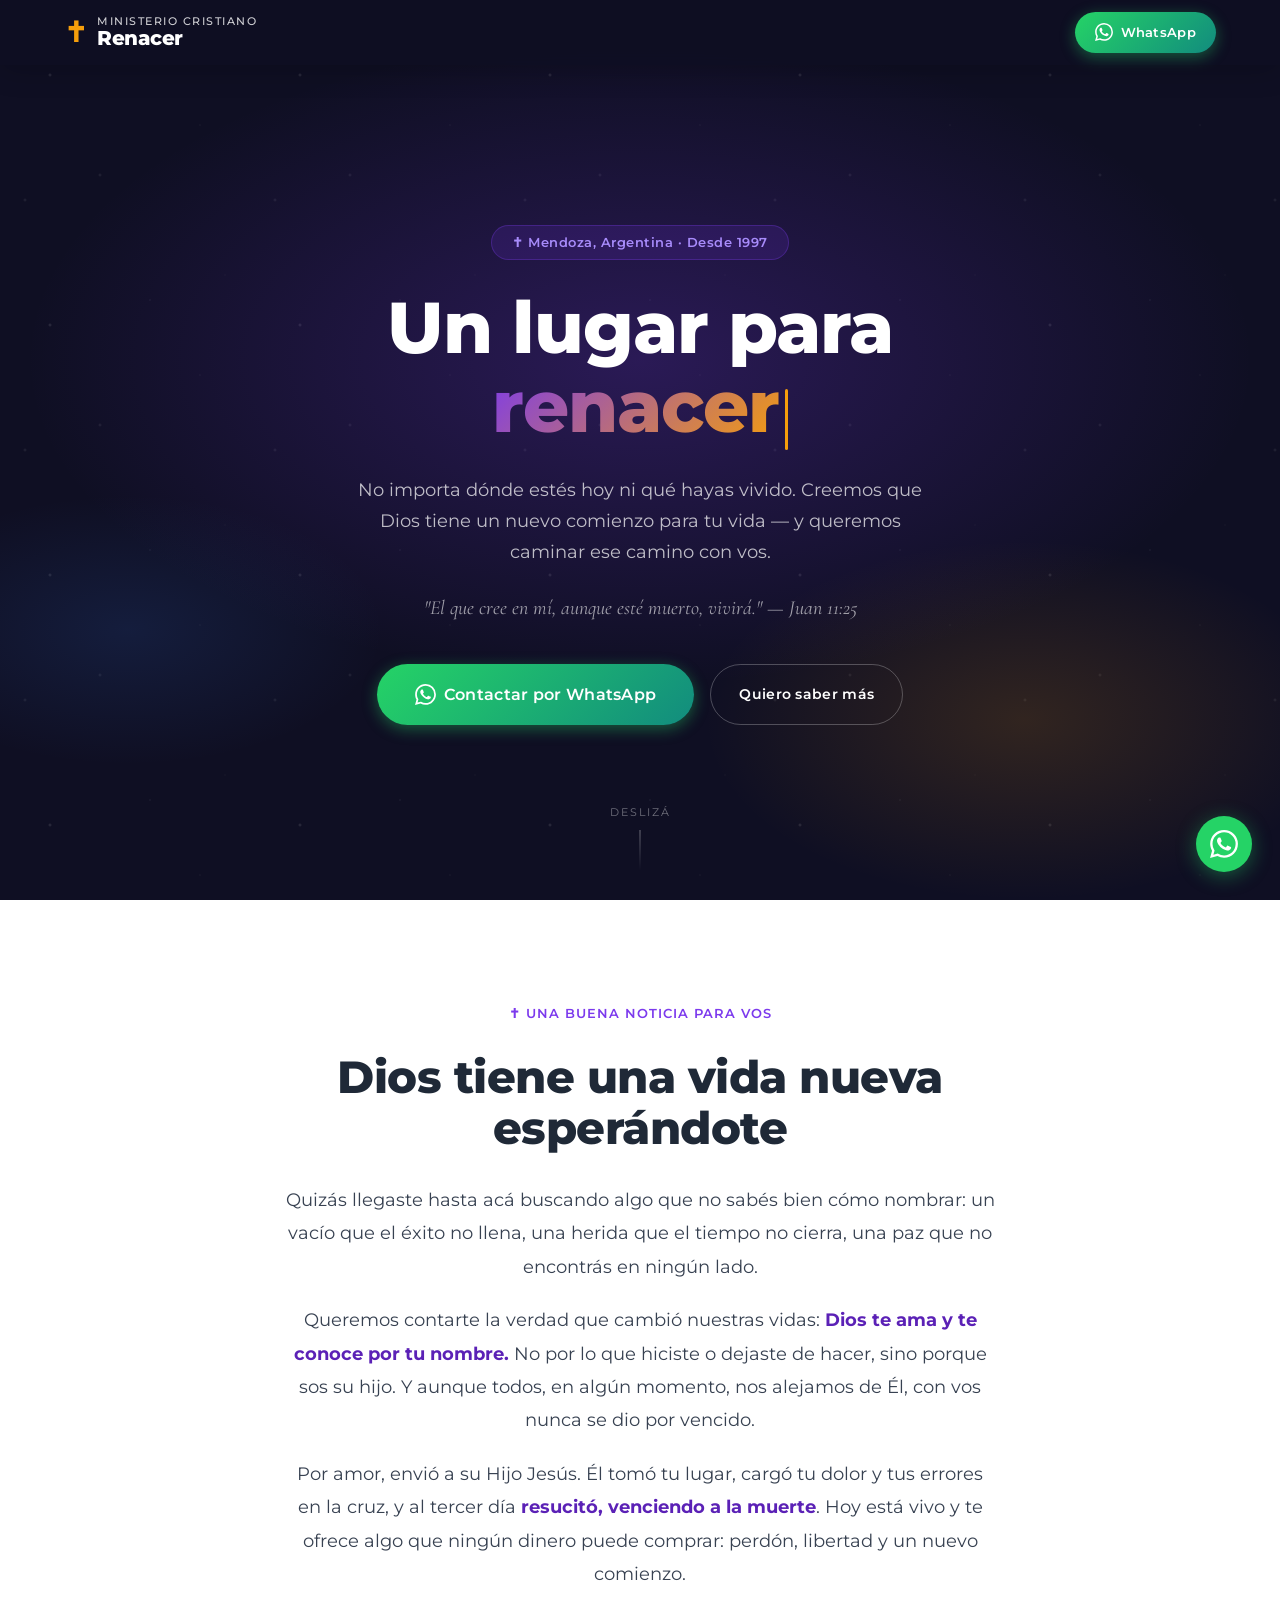
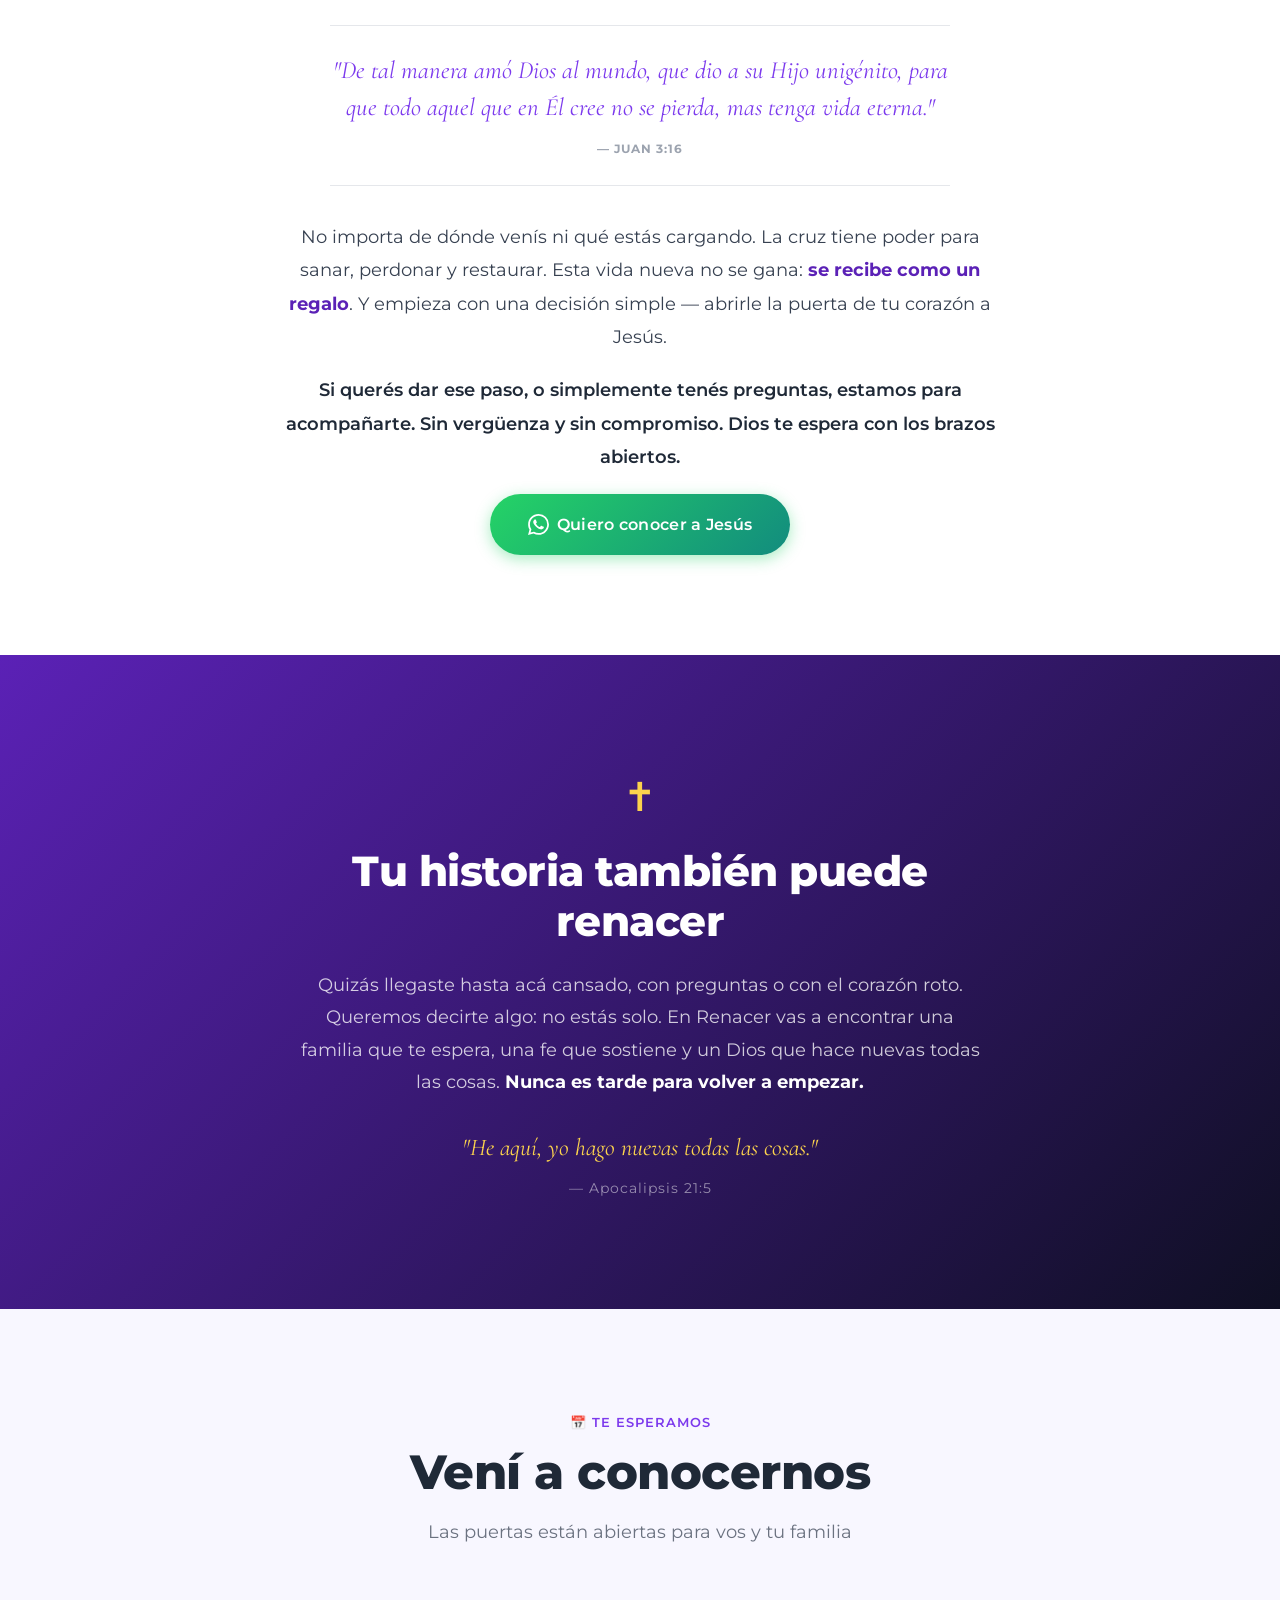
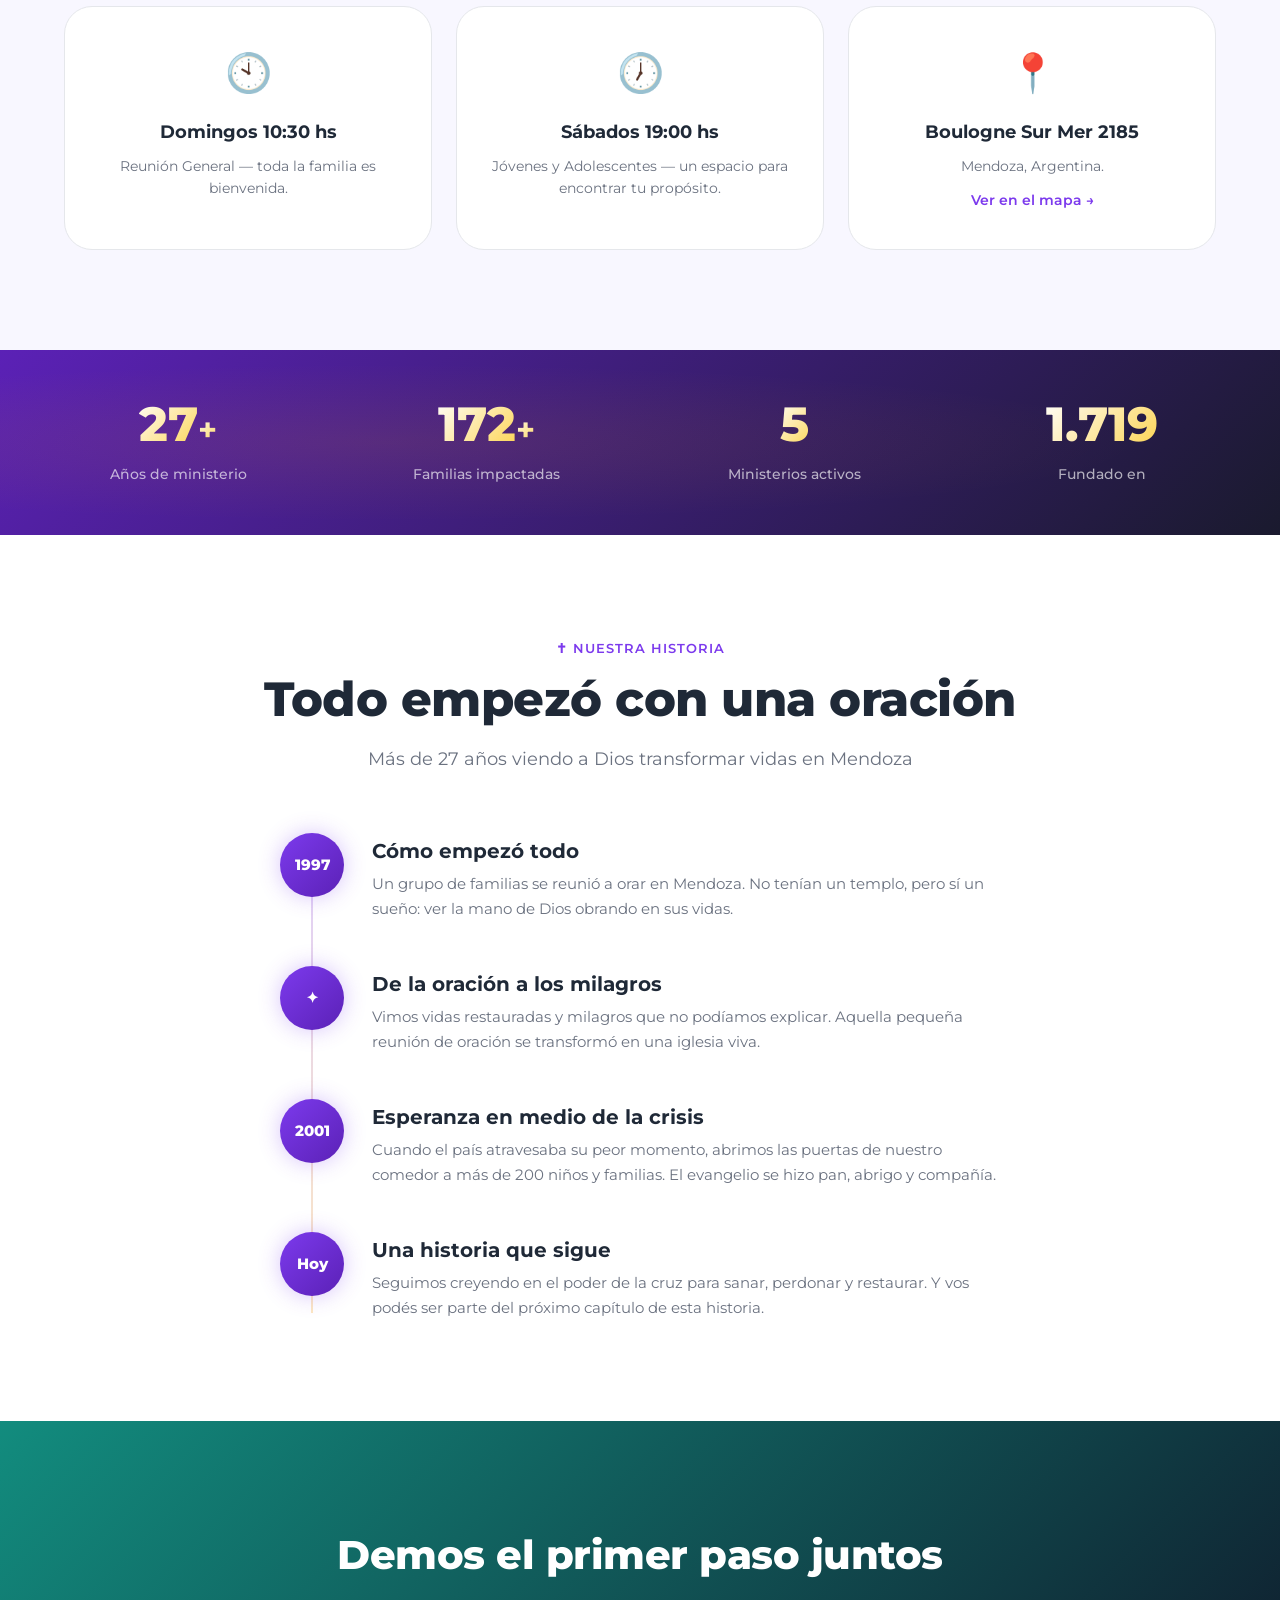
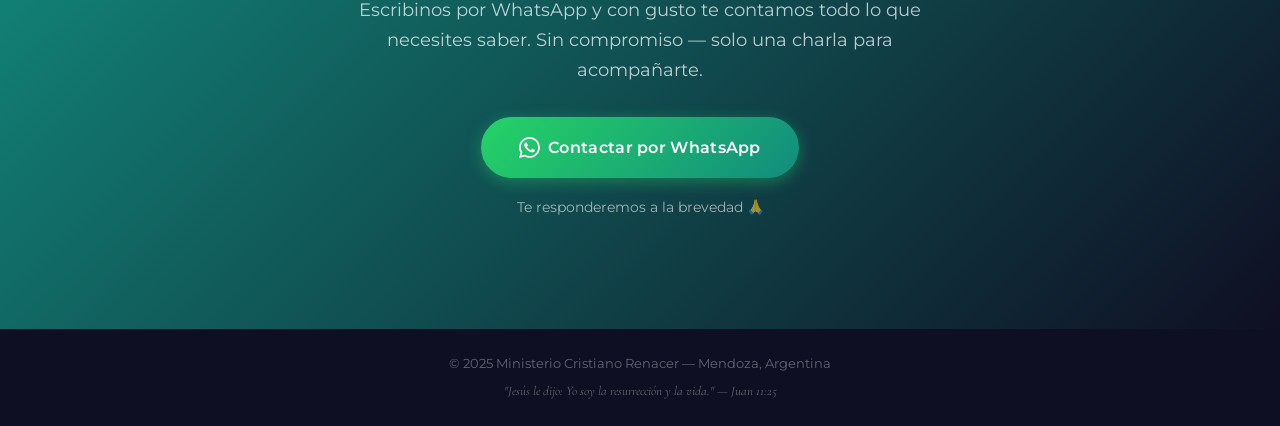
==== commit d0dab007: "feat: landing evangelistica - mensaje del evangelio, carrusel y reordenar - Agrega seccion con mensa" ====
--- a/actividades.html
+++ b/actividades.html
@@ -3,16 +3,16 @@
 <head>
   <meta charset="UTF-8" />
   <meta name="viewport" content="width=device-width, initial-scale=1.0" />
-  <meta name="description" content="Ministerio Cristiano Renacer — Mendoza. Nuestra historia, un mensaje de esperanza y una invitación a ser parte de la familia. Reuniones domingos 10:30 hs y sábados 19 hs." />
+  <meta name="description" content="Ministerio Cristiano Renacer — Mendoza. Hay esperanza y tiene un nombre: Jesús. Conocé el mensaje que transforma vidas y vení a ser parte de la familia." />
   <meta property="og:title" content="Un lugar para renacer | Ministerio Cristiano Renacer" />
-  <meta property="og:description" content="No importa dónde estés hoy. Creemos que Dios tiene un nuevo comienzo para tu vida. Conocé nuestra historia y vení a la iglesia." />
+  <meta property="og:description" content="No importa dónde estés hoy. Dios tiene una vida nueva esperándote. Conocé a Jesús y vení a la iglesia." />
   <meta property="og:type" content="website" />
   <title>Un lugar para renacer | Ministerio Cristiano Renacer</title>
   <link rel="preconnect" href="https://fonts.googleapis.com" />
   <link rel="preconnect" href="https://fonts.gstatic.com" crossorigin />
   <link href="https://fonts.googleapis.com/css2?family=Montserrat:wght@300;400;500;600;700;800;900&family=Cormorant+Garamond:ital,wght@0,400;0,600;1,400&display=swap" rel="stylesheet" />
   <link rel="stylesheet" href="css/style.css?v=3" />
-  <link rel="stylesheet" href="css/actividades.css" />
+  <link rel="stylesheet" href="css/actividades.css?v=2" />
 </head>
 <body>
 
@@ -27,7 +27,7 @@
         </div>
       </a>
       <a href="https://wa.me/5492616633864?text=Hola%2C%20me%20gustar%C3%ADa%20saber%20m%C3%A1s." target="_blank" rel="noopener" class="btn btn-whatsapp btn-sm nav-wa">
-        <svg class="wa-icon" viewBox="0 0 24 24" fill="currentColor" aria-hidden="true"><path d="M17.472 14.382c-.297-.149-1.758-.867-2.03-.967-.273-.099-.471-.148-.67.15-.197.297-.767.966-.94 1.164-.173.199-.347.223-.644.075-.297-.15-1.255-.463-2.39-1.475-.883-.788-1.48-1.761-1.653-2.059-.173-.297-.018-.458.13-.606.134-.133.298-.347.446-.52.149-.174.198-.298.298-.497.099-.198.05-.371-.025-.52-.075-.149-.669-1.612-.916-2.207-.242-.579-.487-.5-.669-.51-.173-.008-.371-.01-.57-.01-.198 0-.52.074-.792.372-.272.297-1.04 1.016-1.04 2.479 0 1.462 1.065 2.875 1.213 3.074.149.198 2.096 3.2 5.077 4.487.709.306 1.262.489 1.694.625.712.227 1.36.195 1.871.118.571-.085 1.758-.719 2.006-1.413.248-.694.248-1.289.173-1.413-.074-.124-.272-.198-.57-.347m-5.421 7.403h-.004a9.87 9.87 0 01-5.031-1.378l-.361-.214-3.741.982.998-3.648-.235-.374a9.86 9.86 0 01-1.51-5.26c.001-5.45 4.436-9.884 9.888-9.884 2.64 0 5.122 1.03 6.988 2.898a9.825 9.825 0 012.893 6.994c-.003 5.45-4.437 9.884-9.885 9.884"/></svg>
+        <svg class="wa-icon" viewBox="0 0 24 24" fill="currentColor" aria-hidden="true"><path d="M17.472 14.382c-.297-.149-1.758-.867-2.03-.967-.273-.099-.471-.148-.67.15-.197.297-.767.966-.94 1.164-.173.199-.347.223-.644.075-.297-.15-1.255-.463-2.39-1.475-.883-.788-1.48-1.761-1.653-2.059-.173-.297-.018-.458.13-.606.134-.133.298-.347.446-.52.149-.174.198-.298.298-.497.099-.198.05-.371-.025-.52-.075-.149-.669-1.612-.916-2.207-.242-.579-.487-.5-.669-.51-.173-.008-.371-.01-.57-.01-.198 0-.52.074-.792.372-.272.297-1.04 1.016-1.04 2.479 0 1.462 1.065 2.875 1.213 3.074.149.198 2.096 3.2 5.077 4.487.709.306 1.262.489 1.694.625.712.227 1.36.195 1.871.118.571-.085 1.758-.719 2.006-1.413.248-.694.248-1.289.173-1.413-.074-.124-.272-.198-.57-.347m-5.421 7.403h-.004a9.87 9.87 0 01-5.031-1.378l-.361-.214-3.741.982.998-3.648-.235-.374a9.86 9.86 0 01-1.51-5.26c.001-5.45 4.436-9.884 9.888-9.884 2.64 0 5.122 1.03 6.988 2.898a9.825 9.825 0 012.893 6.994c-.003 5.45-4.437 9.884-9.885 9.884m8.413-18.297A11.815 11.815 0 0012.05 0C5.495 0 .16 5.335.157 11.892c0 2.096.547 4.142 1.588 5.945L.057 24l6.305-1.654a11.882 11.882 0 005.683 1.448h.005c6.554 0 11.89-5.335 11.893-11.893a11.821 11.821 0 00-3.48-8.413z"/></svg>
         WhatsApp
       </a>
     </nav>
@@ -52,10 +52,10 @@
       <p class="hero-verse">"El que cree en mí, aunque esté muerto, vivirá." — Juan 11:25</p>
       <div class="acti-hero-actions">
         <a href="https://wa.me/5492616633864?text=Hola%2C%20me%20gustar%C3%ADa%20saber%20m%C3%A1s." target="_blank" rel="noopener" class="btn btn-whatsapp btn-lg">
-          <svg class="wa-icon" viewBox="0 0 24 24" fill="currentColor" aria-hidden="true"><path d="M17.472 14.382c-.297-.149-1.758-.867-2.03-.967-.273-.099-.471-.148-.67.15-.197.297-.767.966-.94 1.164-.173.199-.347.223-.644.075-.297-.15-1.255-.463-2.39-1.475-.883-.788-1.48-1.761-1.653-2.059-.173-.297-.018-.458.13-.606.134-.133.298-.347.446-.52.149-.174.198-.298.298-.497.099-.198.05-.371-.025-.52-.075-.149-.669-1.612-.916-2.207-.242-.579-.487-.5-.669-.51-.173-.008-.371-.01-.57-.01-.198 0-.52.074-.792.372-.272.297-1.04 1.016-1.04 2.479 0 1.462 1.065 2.875 1.213 3.074.149.198 2.096 3.2 5.077 4.487.709.306 1.262.489 1.694.625.712.227 1.36.195 1.871.118.571-.085 1.758-.719 2.006-1.413.248-.694.248-1.289.173-1.413-.074-.124-.272-.198-.57-.347m-5.421 7.403h-.004a9.87 9.87 0 01-5.031-1.378l-.361-.214-3.741.982.998-3.648-.235-.374a9.86 9.86 0 01-1.51-5.26c.001-5.45 4.436-9.884 9.888-9.884 2.64 0 5.122 1.03 6.988 2.898a9.825 9.825 0 012.893 6.994c-.003 5.45-4.437 9.884-9.885 9.884"/></svg>
+          <svg class="wa-icon" viewBox="0 0 24 24" fill="currentColor" aria-hidden="true"><path d="M17.472 14.382c-.297-.149-1.758-.867-2.03-.967-.273-.099-.471-.148-.67.15-.197.297-.767.966-.94 1.164-.173.199-.347.223-.644.075-.297-.15-1.255-.463-2.39-1.475-.883-.788-1.48-1.761-1.653-2.059-.173-.297-.018-.458.13-.606.134-.133.298-.347.446-.52.149-.174.198-.298.298-.497.099-.198.05-.371-.025-.52-.075-.149-.669-1.612-.916-2.207-.242-.579-.487-.5-.669-.51-.173-.008-.371-.01-.57-.01-.198 0-.52.074-.792.372-.272.297-1.04 1.016-1.04 2.479 0 1.462 1.065 2.875 1.213 3.074.149.198 2.096 3.2 5.077 4.487.709.306 1.262.489 1.694.625.712.227 1.36.195 1.871.118.571-.085 1.758-.719 2.006-1.413.248-.694.248-1.289.173-1.413-.074-.124-.272-.198-.57-.347m-5.421 7.403h-.004a9.87 9.87 0 01-5.031-1.378l-.361-.214-3.741.982.998-3.648-.235-.374a9.86 9.86 0 01-1.51-5.26c.001-5.45 4.436-9.884 9.888-9.884 2.64 0 5.122 1.03 6.988 2.898a9.825 9.825 0 012.893 6.994c-.003 5.45-4.437 9.884-9.885 9.884m8.413-18.297A11.815 11.815 0 0012.05 0C5.495 0 .16 5.335.157 11.892c0 2.096.547 4.142 1.588 5.945L.057 24l6.305-1.654a11.882 11.882 0 005.683 1.448h.005c6.554 0 11.89-5.335 11.893-11.893a11.821 11.821 0 00-3.48-8.413z"/></svg>
           Contactar por WhatsApp
         </a>
-        <a href="#historia" class="btn btn-ghost">Conocé nuestra historia</a>
+        <a href="#evangelio" class="btn btn-ghost">Quiero saber más</a>
       </div>
     </div>
     <div class="hero-scroll-hint">
@@ -64,69 +64,44 @@
     </div>
   </section>
 
-  <!-- ===== HISTORIA ===== -->
-  <section id="historia" class="section historia">
+  <!-- ===== MENSAJE EVANGELÍSTICO ===== -->
+  <section id="evangelio" class="section acti-evangelio">
+    <div class="container reveal">
+      <span class="section-tag">✝ Una buena noticia para vos</span>
+      <h2 class="evangelio-title">Dios tiene una vida nueva esperándote</h2>
+      <div class="evangelio-text">
+        <p>Quizás llegaste hasta acá buscando algo que no sabés bien cómo nombrar: un vacío que el éxito no llena, una herida que el tiempo no cierra, una paz que no encontrás en ningún lado.</p>
+        <p>Queremos contarte la verdad que cambió nuestras vidas: <strong>Dios te ama y te conoce por tu nombre.</strong> No por lo que hiciste o dejaste de hacer, sino porque sos su hijo. Y aunque todos, en algún momento, nos alejamos de Él, con vos nunca se dio por vencido.</p>
+        <p>Por amor, envió a su Hijo Jesús. Él tomó tu lugar, cargó tu dolor y tus errores en la cruz, y al tercer día <strong>resucitó, venciendo a la muerte</strong>. Hoy está vivo y te ofrece algo que ningún dinero puede comprar: perdón, libertad y un nuevo comienzo.</p>
+        <blockquote class="evangelio-verse">
+          "De tal manera amó Dios al mundo, que dio a su Hijo unigénito, para que todo aquel que en Él cree no se pierda, mas tenga vida eterna."
+          <cite>— Juan 3:16</cite>
+        </blockquote>
+        <p>No importa de dónde venís ni qué estás cargando. La cruz tiene poder para sanar, perdonar y restaurar. Esta vida nueva no se gana: <strong>se recibe como un regalo</strong>. Y empieza con una decisión simple — abrirle la puerta de tu corazón a Jesús.</p>
+        <p class="evangelio-call">Si querés dar ese paso, o simplemente tenés preguntas, estamos para acompañarte. Sin vergüenza y sin compromiso. Dios te espera con los brazos abiertos.</p>
+      </div>
+      <a href="https://wa.me/5492616633864?text=Hola%2C%20me%20gustar%C3%ADa%20saber%20m%C3%A1s." target="_blank" rel="noopener" class="btn btn-whatsapp btn-lg">
+        <svg class="wa-icon" viewBox="0 0 24 24" fill="currentColor" aria-hidden="true"><path d="M17.472 14.382c-.297-.149-1.758-.867-2.03-.967-.273-.099-.471-.148-.67.15-.197.297-.767.966-.94 1.164-.173.199-.347.223-.644.075-.297-.15-1.255-.463-2.39-1.475-.883-.788-1.48-1.761-1.653-2.059-.173-.297-.018-.458.13-.606.134-.133.298-.347.446-.52.149-.174.198-.298.298-.497.099-.198.05-.371-.025-.52-.075-.149-.669-1.612-.916-2.207-.242-.579-.487-.5-.669-.51-.173-.008-.371-.01-.57-.01-.198 0-.52.074-.792.372-.272.297-1.04 1.016-1.04 2.479 0 1.462 1.065 2.875 1.213 3.074.149.198 2.096 3.2 5.077 4.487.709.306 1.262.489 1.694.625.712.227 1.36.195 1.871.118.571-.085 1.758-.719 2.006-1.413.248-.694.248-1.289.173-1.413-.074-.124-.272-.198-.57-.347m-5.421 7.403h-.004a9.87 9.87 0 01-5.031-1.378l-.361-.214-3.741.982.998-3.648-.235-.374a9.86 9.86 0 01-1.51-5.26c.001-5.45 4.436-9.884 9.888-9.884 2.64 0 5.122 1.03 6.988 2.898a9.825 9.825 0 012.893 6.994c-.003 5.45-4.437 9.884-9.885 9.884m8.413-18.297A11.815 11.815 0 0012.05 0C5.495 0 .16 5.335.157 11.892c0 2.096.547 4.142 1.588 5.945L.057 24l6.305-1.654a11.882 11.882 0 005.683 1.448h.005c6.554 0 11.89-5.335 11.893-11.893a11.821 11.821 0 00-3.48-8.413z"/></svg>
+        Quiero conocer a Jesús
+      </a>
+    </div>
+  </section>
+
+  <!-- ===== GALERÍA / CARRUSEL (se llena con img/actividades-1.jpg ... actividades-6.jpg) ===== -->
+  <section id="acti-galeria" class="section acti-galeria" hidden>
     <div class="container">
       <div class="section-header reveal">
-        <span class="section-tag">✝ Nuestra historia</span>
-        <h2 class="section-title">Todo empezó con una oración</h2>
-        <p class="section-subtitle">Más de 27 años viendo a Dios transformar vidas en Mendoza</p>
-      </div>
-
-      <div class="historia-timeline">
-        <div class="historia-step reveal-left">
-          <div class="historia-marker"><span>1997</span></div>
-          <div class="historia-body">
-            <h3>Cómo empezó todo</h3>
-            <p>Un grupo de familias se reunió a orar en Mendoza. No tenían un templo, pero sí un sueño: ver la mano de Dios obrando en sus vidas.</p>
-          </div>
-        </div>
-
-        <div class="historia-step reveal-right">
-          <div class="historia-marker"><span>✦</span></div>
-          <div class="historia-body">
-            <h3>De la oración a los milagros</h3>
-            <p>Vimos vidas restauradas y milagros que no podíamos explicar. Aquella pequeña reunión de oración se transformó en una iglesia viva.</p>
-          </div>
-        </div>
-
-        <div class="historia-step reveal-left">
-          <div class="historia-marker"><span>2001</span></div>
-          <div class="historia-body">
-            <h3>Esperanza en medio de la crisis</h3>
-            <p>Cuando el país atravesaba su peor momento, abrimos las puertas de nuestro comedor a más de 200 niños y familias. El evangelio se hizo pan, abrigo y compañía.</p>
-          </div>
-        </div>
-
-        <div class="historia-step reveal-right">
-          <div class="historia-marker"><span>Hoy</span></div>
-          <div class="historia-body">
-            <h3>Una historia que sigue</h3>
-            <p>Seguimos creyendo en el poder de la cruz para sanar, perdonar y restaurar. Y vos podés ser parte del próximo capítulo de esta historia.</p>
-          </div>
-        </div>
-      </div>
-    </div>
-  </section>
-
-  <!-- ===== STATS ===== -->
-  <section class="stats-banner">
-    <div class="stats-container">
-      <div class="stat-item reveal-left">
-        <span class="stat-number" data-target="27">0</span><span class="stat-suffix">+</span>
-        <p>Años de ministerio</p>
-      </div>
-      <div class="stat-item reveal">
-        <span class="stat-number" data-target="200">0</span><span class="stat-suffix">+</span>
-        <p>Familias impactadas</p>
-      </div>
-      <div class="stat-item reveal">
-        <span class="stat-number" data-target="5">0</span><span class="stat-suffix"></span>
-        <p>Ministerios activos</p>
-      </div>
-      <div class="stat-item reveal-right">
-        <span class="stat-number" data-target="1997">0</span><span class="stat-suffix"></span>
-        <p>Fundado en</p>
+        <span class="section-tag">📸 Nuestra comunidad</span>
+        <h2 class="section-title">Una familia que te espera</h2>
+        <p class="section-subtitle">Así vivimos la fe, juntos</p>
+      </div>
+      <div class="acti-carrusel reveal">
+        <div class="carrusel-viewport">
+          <div class="carrusel-track" id="acti-carrusel-track"></div>
+        </div>
+        <button class="carrusel-btn carrusel-prev" id="acti-carrusel-prev" type="button" aria-label="Foto anterior">‹</button>
+        <button class="carrusel-btn carrusel-next" id="acti-carrusel-next" type="button" aria-label="Foto siguiente">›</button>
+        <div class="carrusel-dots" id="acti-carrusel-dots"></div>
       </div>
     </div>
   </section>
@@ -180,6 +155,73 @@
     </div>
   </section>
 
+  <!-- ===== STATS ===== -->
+  <section class="stats-banner">
+    <div class="stats-container">
+      <div class="stat-item reveal-left">
+        <span class="stat-number" data-target="27">0</span><span class="stat-suffix">+</span>
+        <p>Años de ministerio</p>
+      </div>
+      <div class="stat-item reveal">
+        <span class="stat-number" data-target="200">0</span><span class="stat-suffix">+</span>
+        <p>Familias impactadas</p>
+      </div>
+      <div class="stat-item reveal">
+        <span class="stat-number" data-target="5">0</span><span class="stat-suffix"></span>
+        <p>Ministerios activos</p>
+      </div>
+      <div class="stat-item reveal-right">
+        <span class="stat-number" data-target="1997">0</span><span class="stat-suffix"></span>
+        <p>Fundado en</p>
+      </div>
+    </div>
+  </section>
+
+  <!-- ===== HISTORIA (al final) ===== -->
+  <section id="historia" class="section historia">
+    <div class="container">
+      <div class="section-header reveal">
+        <span class="section-tag">✝ Nuestra historia</span>
+        <h2 class="section-title">Todo empezó con una oración</h2>
+        <p class="section-subtitle">Más de 27 años viendo a Dios transformar vidas en Mendoza</p>
+      </div>
+
+      <div class="historia-timeline">
+        <div class="historia-step reveal-left">
+          <div class="historia-marker"><span>1997</span></div>
+          <div class="historia-body">
+            <h3>Cómo empezó todo</h3>
+            <p>Un grupo de familias se reunió a orar en Mendoza. No tenían un templo, pero sí un sueño: ver la mano de Dios obrando en sus vidas.</p>
+          </div>
+        </div>
+
+        <div class="historia-step reveal-right">
+          <div class="historia-marker"><span>✦</span></div>
+          <div class="historia-body">
+            <h3>De la oración a los milagros</h3>
+            <p>Vimos vidas restauradas y milagros que no podíamos explicar. Aquella pequeña reunión de oración se transformó en una iglesia viva.</p>
+          </div>
+        </div>
+
+        <div class="historia-step reveal-left">
+          <div class="historia-marker"><span>2001</span></div>
+          <div class="historia-body">
+            <h3>Esperanza en medio de la crisis</h3>
+            <p>Cuando el país atravesaba su peor momento, abrimos las puertas de nuestro comedor a más de 200 niños y familias. El evangelio se hizo pan, abrigo y compañía.</p>
+          </div>
+        </div>
+
+        <div class="historia-step reveal-right">
+          <div class="historia-marker"><span>Hoy</span></div>
+          <div class="historia-body">
+            <h3>Una historia que sigue</h3>
+            <p>Seguimos creyendo en el poder de la cruz para sanar, perdonar y restaurar. Y vos podés ser parte del próximo capítulo de esta historia.</p>
+          </div>
+        </div>
+      </div>
+    </div>
+  </section>
+
   <!-- ===== CTA FINAL ===== -->
   <section class="acti-cta">
     <div class="acti-cta-bg"></div>
@@ -188,9 +230,9 @@
         <h2>Demos el primer paso juntos</h2>
         <p>Escribinos por WhatsApp y con gusto te contamos todo lo que necesites saber. Sin compromiso — solo una charla para acompañarte.</p>
         <a href="https://wa.me/5492616633864?text=Hola%2C%20me%20gustar%C3%ADa%20saber%20m%C3%A1s." target="_blank" rel="noopener" class="btn btn-whatsapp btn-lg">
-          <svg class="wa-icon" viewBox="0 0 24 24" fill="currentColor" aria-hidden="true"><path d="M17.472 14.382c-.297-.149-1.758-.867-2.03-.967-.273-.099-.471-.148-.67.15-.197.297-.767.966-.94 1.164-.173.199-.347.223-.644.075-.297-.15-1.255-.463-2.39-1.475-.883-.788-1.48-1.761-1.653-2.059-.173-.297-.018-.458.13-.606.134-.133.298-.347.446-.52.149-.174.198-.298.298-.497.099-.198.05-.371-.025-.52-.075-.149-.669-1.612-.916-2.207-.242-.579-.487-.5-.669-.51-.173-.008-.371-.01-.57-.01-.198 0-.52.074-.792.372-.272.297-1.04 1.016-1.04 2.479 0 1.462 1.065 2.875 1.213 3.074.149.198 2.096 3.2 5.077 4.487.709.306 1.262.489 1.694.625.712.227 1.36.195 1.871.118.571-.085 1.758-.719 2.006-1.413.248-.694.248-1.289.173-1.413-.074-.124-.272-.198-.57-.347m-5.421 7.403h-.004a9.87 9.87 0 01-5.031-1.378l-.361-.214-3.741.982.998-3.648-.235-.374a9.86 9.86 0 01-1.51-5.26c.001-5.45 4.436-9.884 9.888-9.884 2.64 0 5.122 1.03 6.988 2.898a9.825 9.825 0 012.893 6.994c-.003 5.45-4.437 9.884-9.885 9.884"/></svg>
-          Contactar por WhatsApp
-        </a>
+          <svg class="wa-icon" viewBox="0 0 24 24" fill="currentColor" aria-hidden="true"><path d="M17.472 14.382c-.297-.149-1.758-.867-2.03-.967-.273-.099-.471-.148-.67.15-.197.297-.767.966-.94 1.164-.173.199-.347.223-.644.075-.297-.15-1.255-.463-2.39-1.475-.883-.788-1.48-1.761-1.653-2.059-.173-.297-.018-.458.13-.606.134-.133.298-.347.446-.52.149-.174.198-.298.298-.497.099-.198.05-.371-.025-.52-.075-.149-.669-1.612-.916-2.207-.242-.579-.487-.5-.669-.51-.173-.008-.371-.01-.57-.01-.198 0-.52.074-.792.372-.272.297-1.04 1.016-1.04 2.479 0 1.462 1.065 2.875 1.213 3.074.149.198 2.096 3.2 5.077 4.487.709.306 1.262.489 1.694.625.712.227 1.36.195 1.871.118.571-.085 1.758-.719 2.006-1.413.248-.694.248-1.289.173-1.413-.074-.124-.272-.198-.57-.347m-5.421 7.403h-.004a9.87 9.87 0 01-5.031-1.378l-.361-.214-3.741.982.998-3.648-.235-.374a9.86 9.86 0 01-1.51-5.26c.001-5.45 4.436-9.884 9.888-9.884 2.64 0 5.122 1.03 6.988 2.898a9.825 9.825 0 012.893 6.994c-.003 5.45-4.437 9.884-9.885 9.884m8.413-18.297A11.815 11.815 0 0012.05 0C5.495 0 .16 5.335.157 11.892c0 2.096.547 4.142 1.588 5.945L.057 24l6.305-1.654a11.882 11.882 0 005.683 1.448h.005c6.554 0 11.89-5.335 11.893-11.893a11.821 11.821 0 00-3.48-8.413z"/></svg>
+        Contactar por WhatsApp
+      </a>
         <span class="acti-cta-hint">Te responderemos a la brevedad 🙏</span>
       </div>
     </div>
@@ -209,6 +251,6 @@
     <svg viewBox="0 0 24 24" fill="currentColor"><path d="M17.472 14.382c-.297-.149-1.758-.867-2.03-.967-.273-.099-.471-.148-.67.15-.197.297-.767.966-.94 1.164-.173.199-.347.223-.644.075-.297-.15-1.255-.463-2.39-1.475-.883-.788-1.48-1.761-1.653-2.059-.173-.297-.018-.458.13-.606.134-.133.298-.347.446-.52.149-.174.198-.298.298-.497.099-.198.05-.371-.025-.52-.075-.149-.669-1.612-.916-2.207-.242-.579-.487-.5-.669-.51-.173-.008-.371-.01-.57-.01-.198 0-.52.074-.792.372-.272.297-1.04 1.016-1.04 2.479 0 1.462 1.065 2.875 1.213 3.074.149.198 2.096 3.2 5.077 4.487.709.306 1.262.489 1.694.625.712.227 1.36.195 1.871.118.571-.085 1.758-.719 2.006-1.413.248-.694.248-1.289.173-1.413-.074-.124-.272-.198-.57-.347m-5.421 7.403h-.004a9.87 9.87 0 01-5.031-1.378l-.361-.214-3.741.982.998-3.648-.235-.374a9.86 9.86 0 01-1.51-5.26c.001-5.45 4.436-9.884 9.888-9.884 2.64 0 5.122 1.03 6.988 2.898a9.825 9.825 0 012.893 6.994c-.003 5.45-4.437 9.884-9.885 9.884m8.413-18.297A11.815 11.815 0 0012.05 0C5.495 0 .16 5.335.157 11.892c0 2.096.547 4.142 1.588 5.945L.057 24l6.305-1.654a11.882 11.882 0 005.683 1.448h.005c6.554 0 11.89-5.335 11.893-11.893a11.821 11.821 0 00-3.48-8.413z"/></svg>
   </a>
 
-  <script src="js/actividades.js"></script>
+  <script src="js/actividades.js?v=2"></script>
 </body>
 </html>
--- a/css/actividades.css
+++ b/css/actividades.css
@@ -338,6 +338,88 @@
   color: rgba(255,255,255,0.6);
 }
 
+/* === MENSAJE EVANGELÍSTICO === */
+.acti-evangelio {
+  background: var(--white);
+  text-align: center;
+}
+
+.acti-evangelio .container {
+  max-width: 760px;
+}
+
+.evangelio-title {
+  font-size: clamp(1.9rem, 4.5vw, 2.8rem);
+  font-weight: 800;
+  color: var(--gray-900);
+  letter-spacing: -0.5px;
+  line-height: 1.15;
+  margin: 16px 0 28px;
+}
+
+.evangelio-text p {
+  font-size: 1.13rem;
+  color: var(--gray-700);
+  line-height: 1.85;
+  margin-bottom: 20px;
+}
+
+.evangelio-text strong {
+  color: var(--primary-dark);
+  font-weight: 700;
+}
+
+.evangelio-verse {
+  font-family: var(--font-serif);
+  font-size: 1.55rem;
+  font-style: italic;
+  color: var(--primary);
+  line-height: 1.5;
+  max-width: 620px;
+  margin: 34px auto;
+  padding: 26px 0;
+  border-top: 1px solid var(--gray-200);
+  border-bottom: 1px solid var(--gray-200);
+}
+
+.evangelio-verse cite {
+  display: block;
+  font-family: var(--font-primary);
+  font-size: 0.78rem;
+  font-style: normal;
+  font-weight: 700;
+  letter-spacing: 1px;
+  text-transform: uppercase;
+  color: var(--gray-400);
+  margin-top: 14px;
+}
+
+.evangelio-call {
+  font-weight: 600;
+  color: var(--gray-900) !important;
+}
+
+/* === GALERÍA / CARRUSEL === */
+.acti-galeria {
+  background: var(--light);
+}
+
+.acti-galeria[hidden] { display: none; }
+
+.acti-carrusel {
+  position: relative;
+  max-width: 940px;
+  margin: 0 auto;
+}
+
+.acti-carrusel .carrusel-dot {
+  background: rgba(124,58,237,0.22);
+}
+
+.acti-carrusel .carrusel-dot.active {
+  background: var(--primary);
+}
+
 /* === RESPONSIVE === */
 @media (max-width: 768px) {
   .acti-hero {
@@ -384,4 +466,7 @@
   .acti-cta {
     padding: 70px 20px;
   }
-}
+
+  .evangelio-text p { font-size: 1.05rem; }
+  .evangelio-verse { font-size: 1.3rem; }
+}
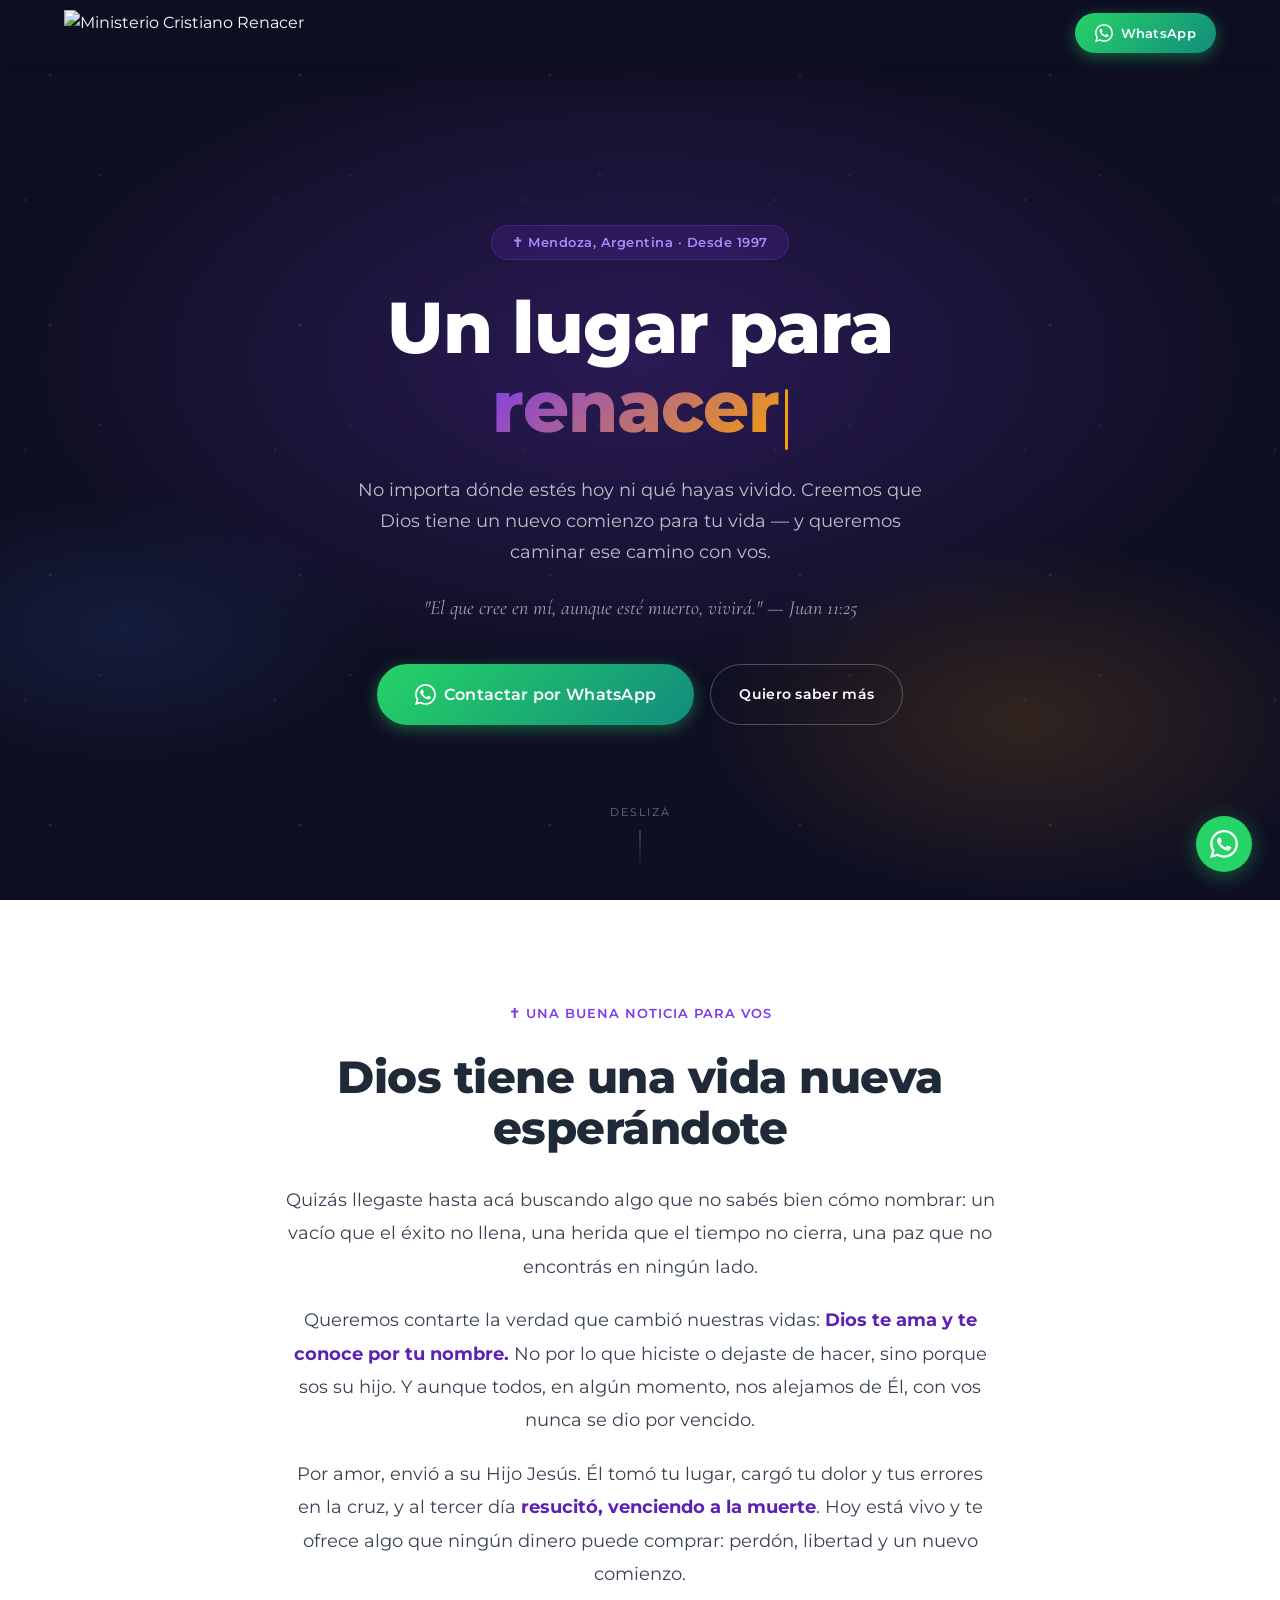
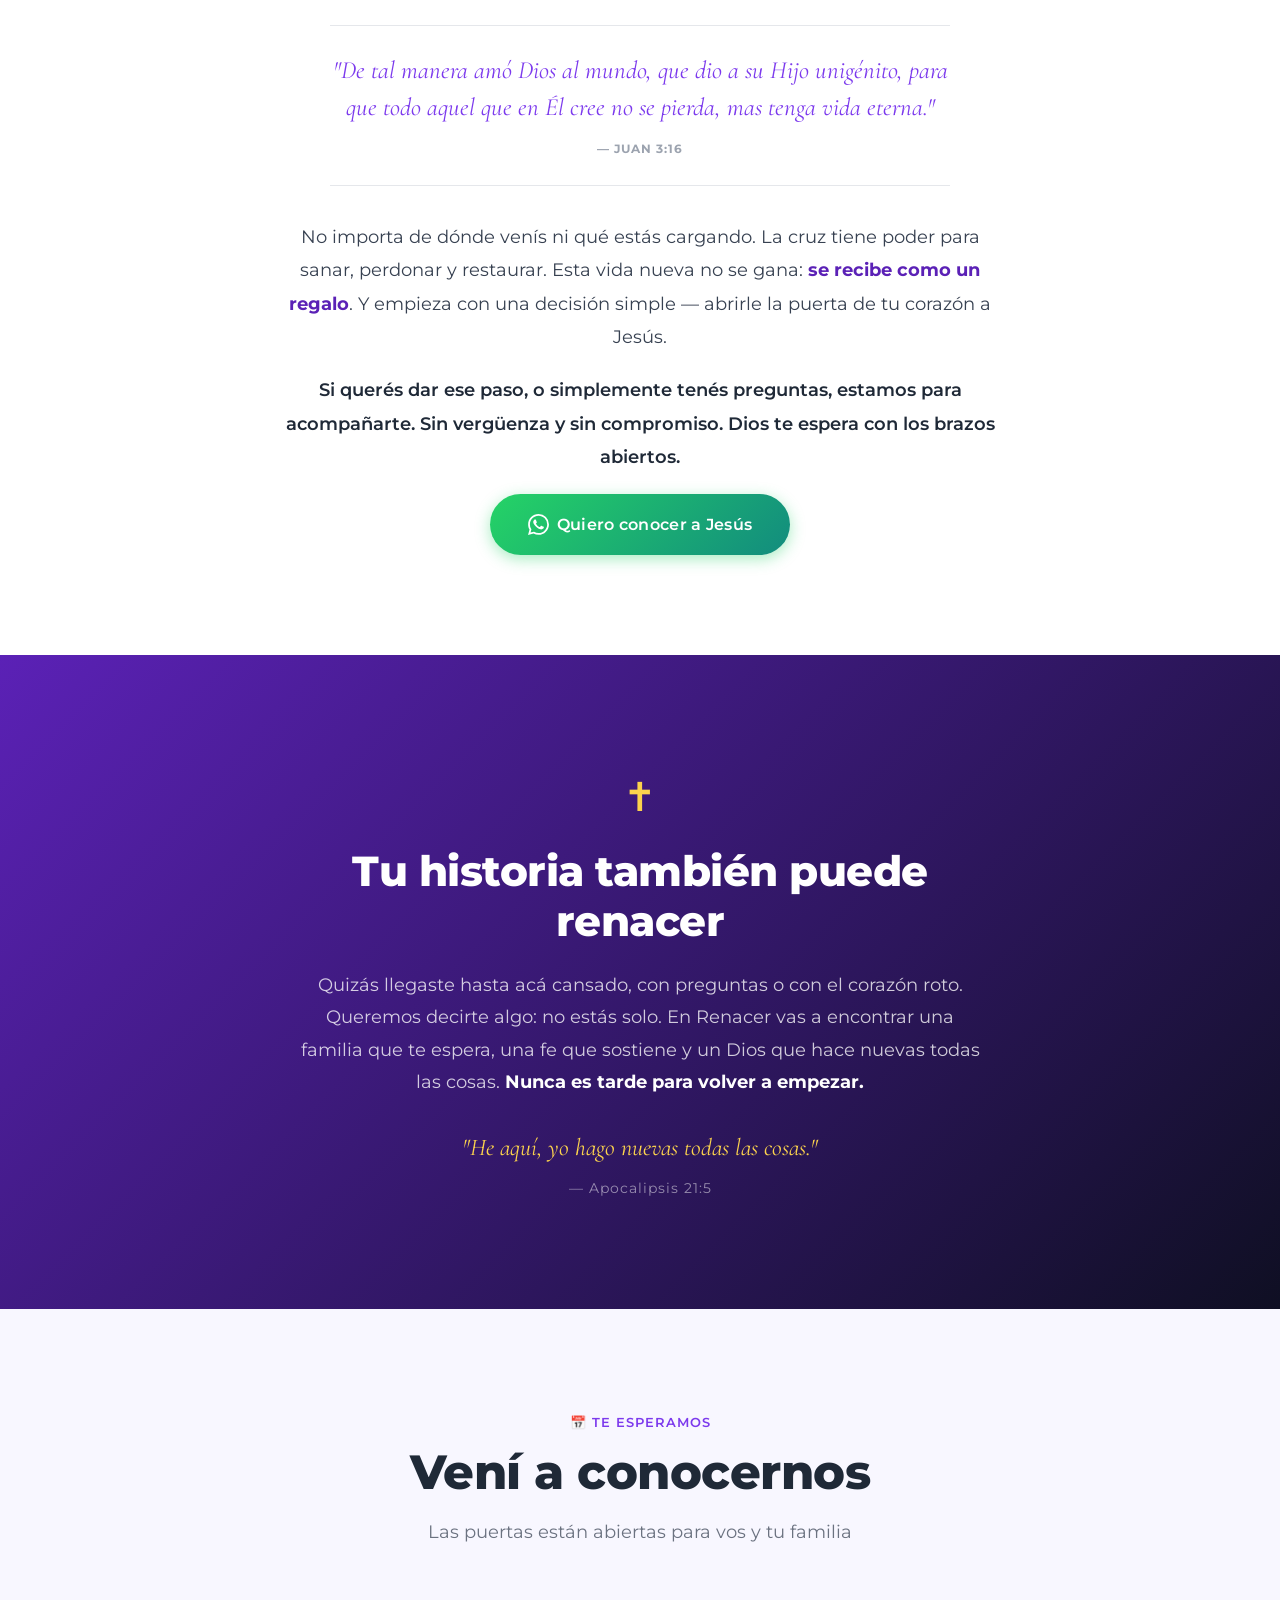
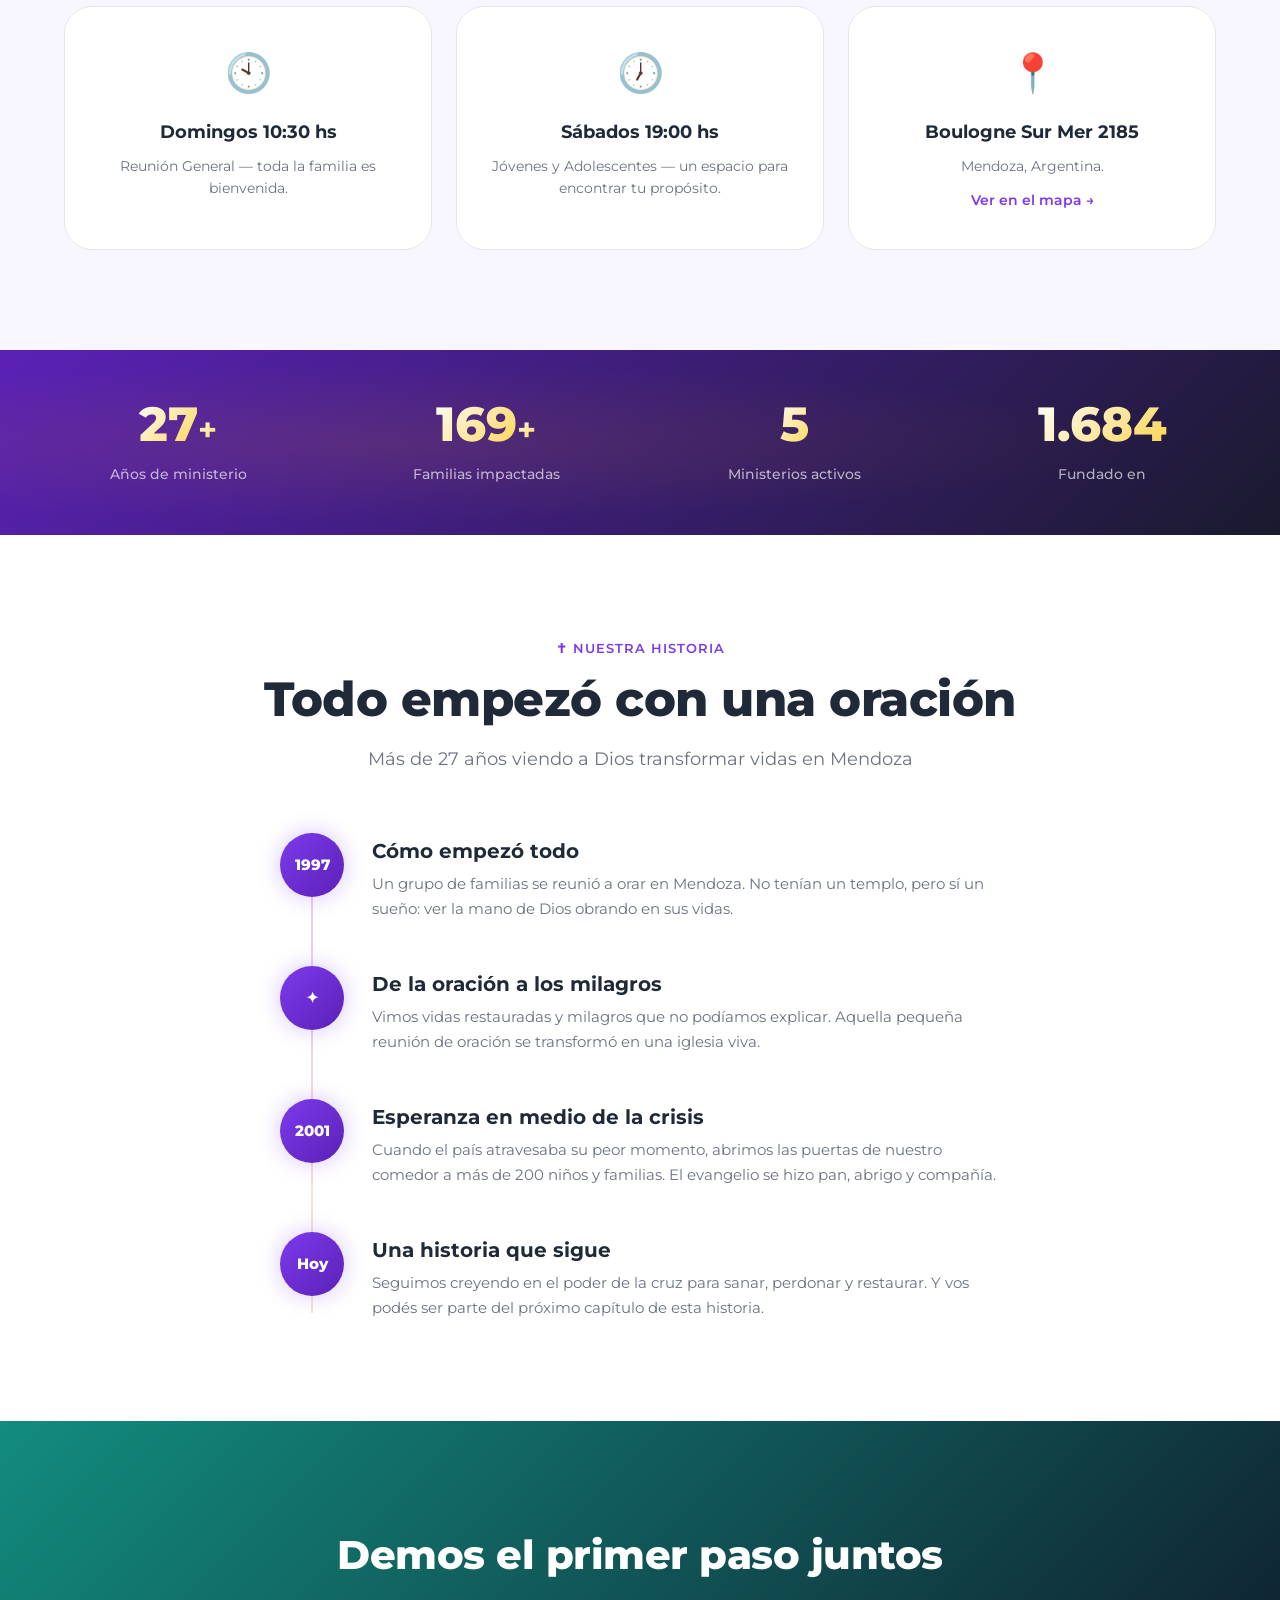
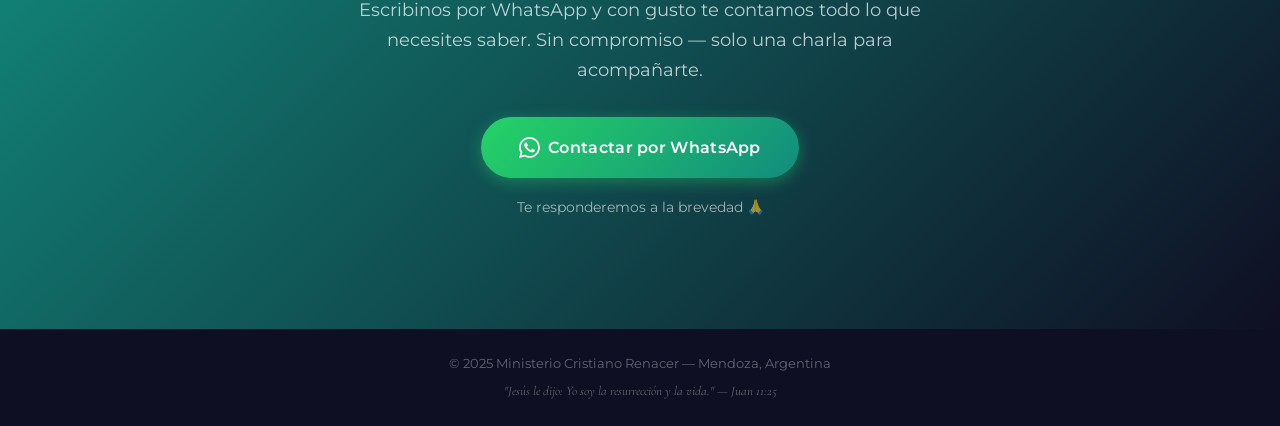
==== commit 955bfb2e: "feat: reemplazar logo de texto por imagen logo-renacer.png Usa img/logo-renacer.png como logo en el " ====
--- a/actividades.html
+++ b/actividades.html
@@ -20,11 +20,7 @@
   <header id="navbar" class="scrolled">
     <nav class="nav-container">
       <a href="index.html" class="nav-logo">
-        <span class="logo-cross">✝</span>
-        <div class="logo-text">
-          <span class="logo-main">Ministerio Cristiano</span>
-          <span class="logo-sub">Renacer</span>
-        </div>
+        <img src="img/logo-renacer.png" alt="Ministerio Cristiano Renacer" class="nav-logo-img" style="height:46px;width:auto;display:block;" />
       </a>
       <a href="https://wa.me/5492616633864?text=Hola%2C%20me%20gustar%C3%ADa%20saber%20m%C3%A1s." target="_blank" rel="noopener" class="btn btn-whatsapp btn-sm nav-wa">
         <svg class="wa-icon" viewBox="0 0 24 24" fill="currentColor" aria-hidden="true"><path d="M17.472 14.382c-.297-.149-1.758-.867-2.03-.967-.273-.099-.471-.148-.67.15-.197.297-.767.966-.94 1.164-.173.199-.347.223-.644.075-.297-.15-1.255-.463-2.39-1.475-.883-.788-1.48-1.761-1.653-2.059-.173-.297-.018-.458.13-.606.134-.133.298-.347.446-.52.149-.174.198-.298.298-.497.099-.198.05-.371-.025-.52-.075-.149-.669-1.612-.916-2.207-.242-.579-.487-.5-.669-.51-.173-.008-.371-.01-.57-.01-.198 0-.52.074-.792.372-.272.297-1.04 1.016-1.04 2.479 0 1.462 1.065 2.875 1.213 3.074.149.198 2.096 3.2 5.077 4.487.709.306 1.262.489 1.694.625.712.227 1.36.195 1.871.118.571-.085 1.758-.719 2.006-1.413.248-.694.248-1.289.173-1.413-.074-.124-.272-.198-.57-.347m-5.421 7.403h-.004a9.87 9.87 0 01-5.031-1.378l-.361-.214-3.741.982.998-3.648-.235-.374a9.86 9.86 0 01-1.51-5.26c.001-5.45 4.436-9.884 9.888-9.884 2.64 0 5.122 1.03 6.988 2.898a9.825 9.825 0 012.893 6.994c-.003 5.45-4.437 9.884-9.885 9.884m8.413-18.297A11.815 11.815 0 0012.05 0C5.495 0 .16 5.335.157 11.892c0 2.096.547 4.142 1.588 5.945L.057 24l6.305-1.654a11.882 11.882 0 005.683 1.448h.005c6.554 0 11.89-5.335 11.893-11.893a11.821 11.821 0 00-3.48-8.413z"/></svg>
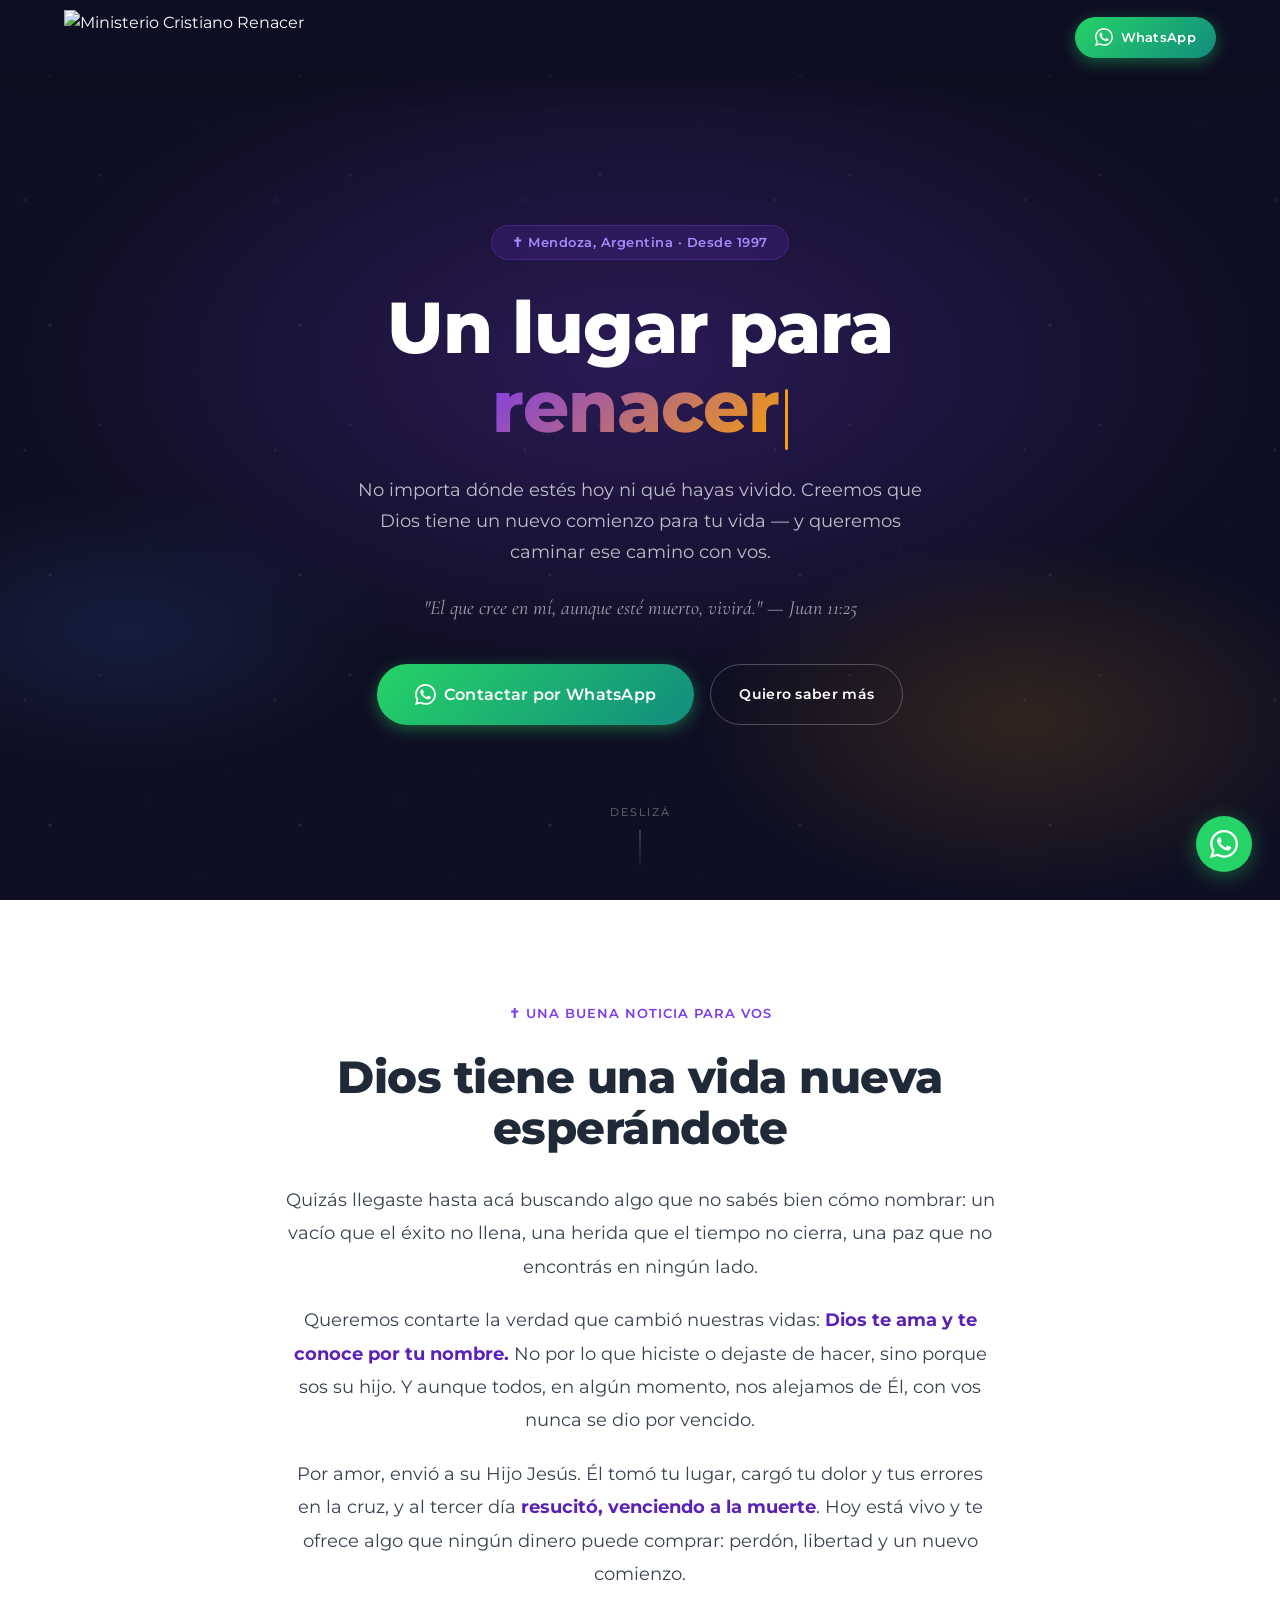
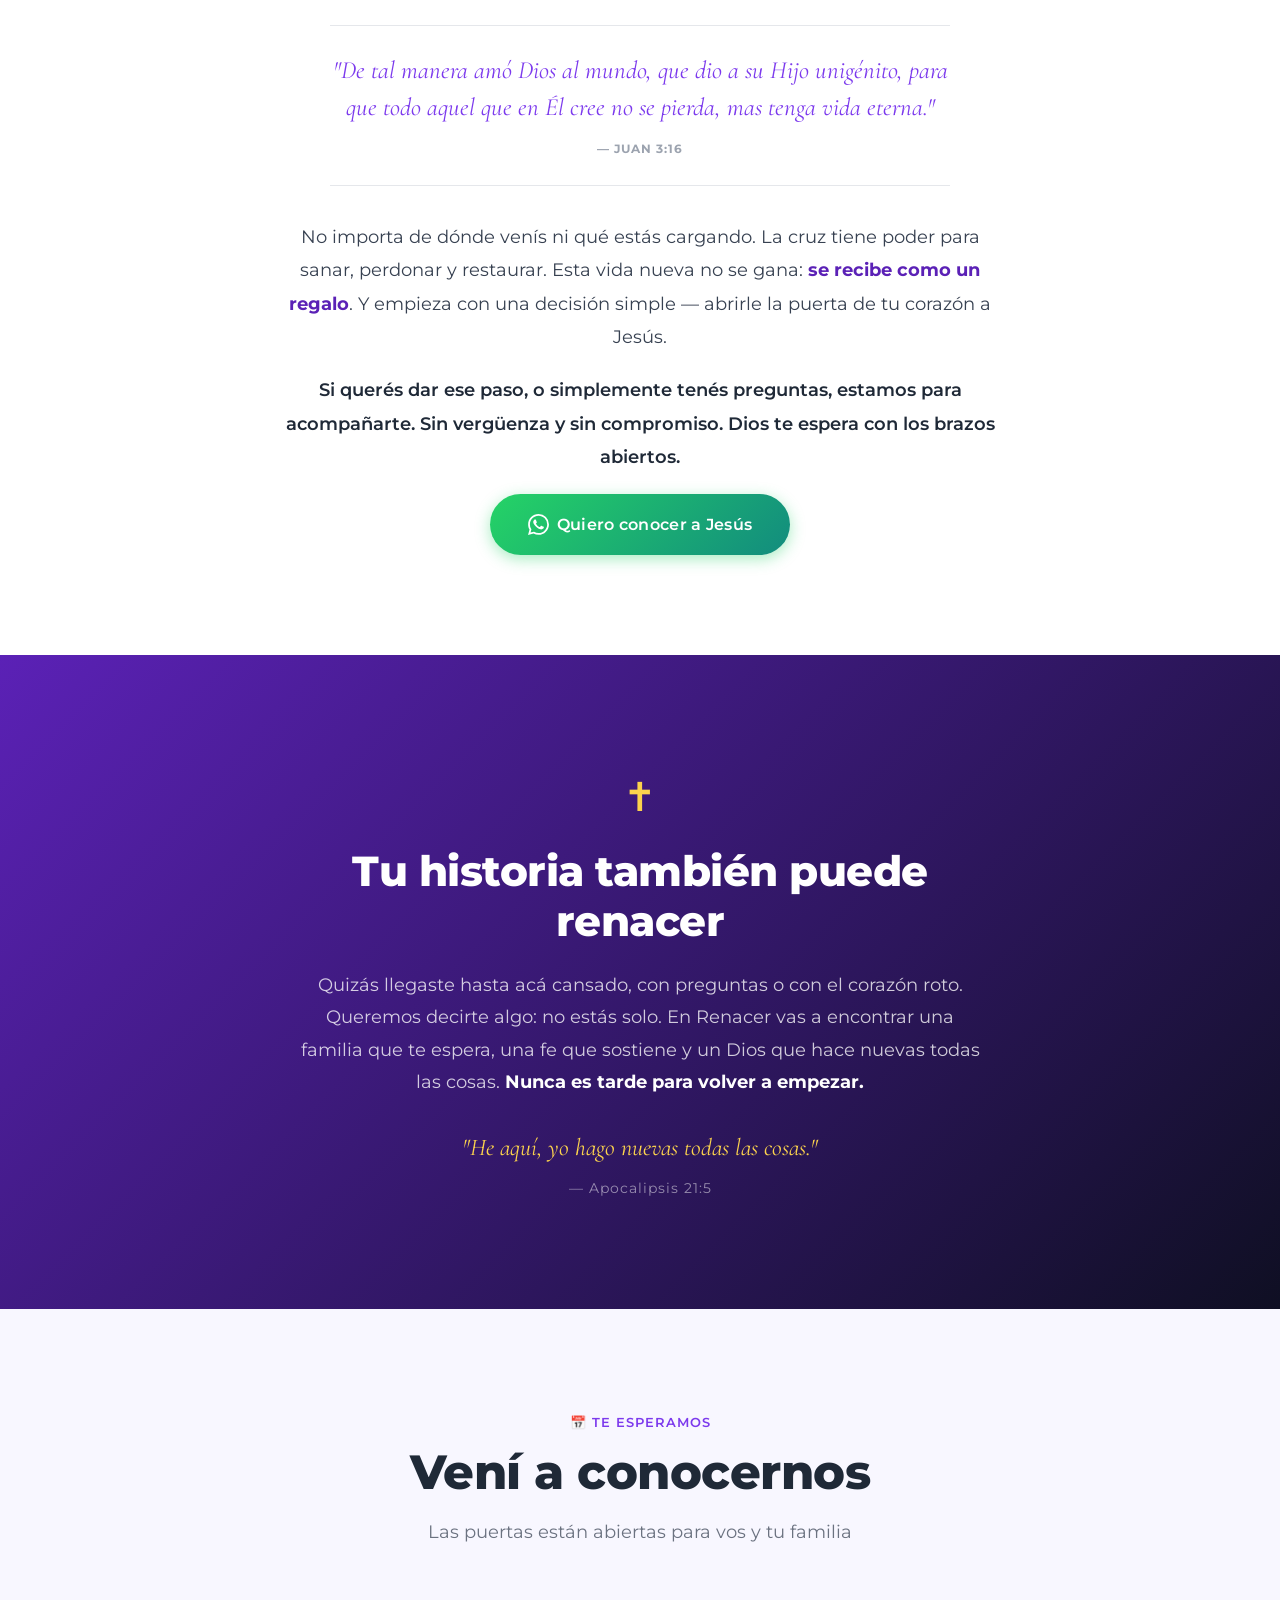
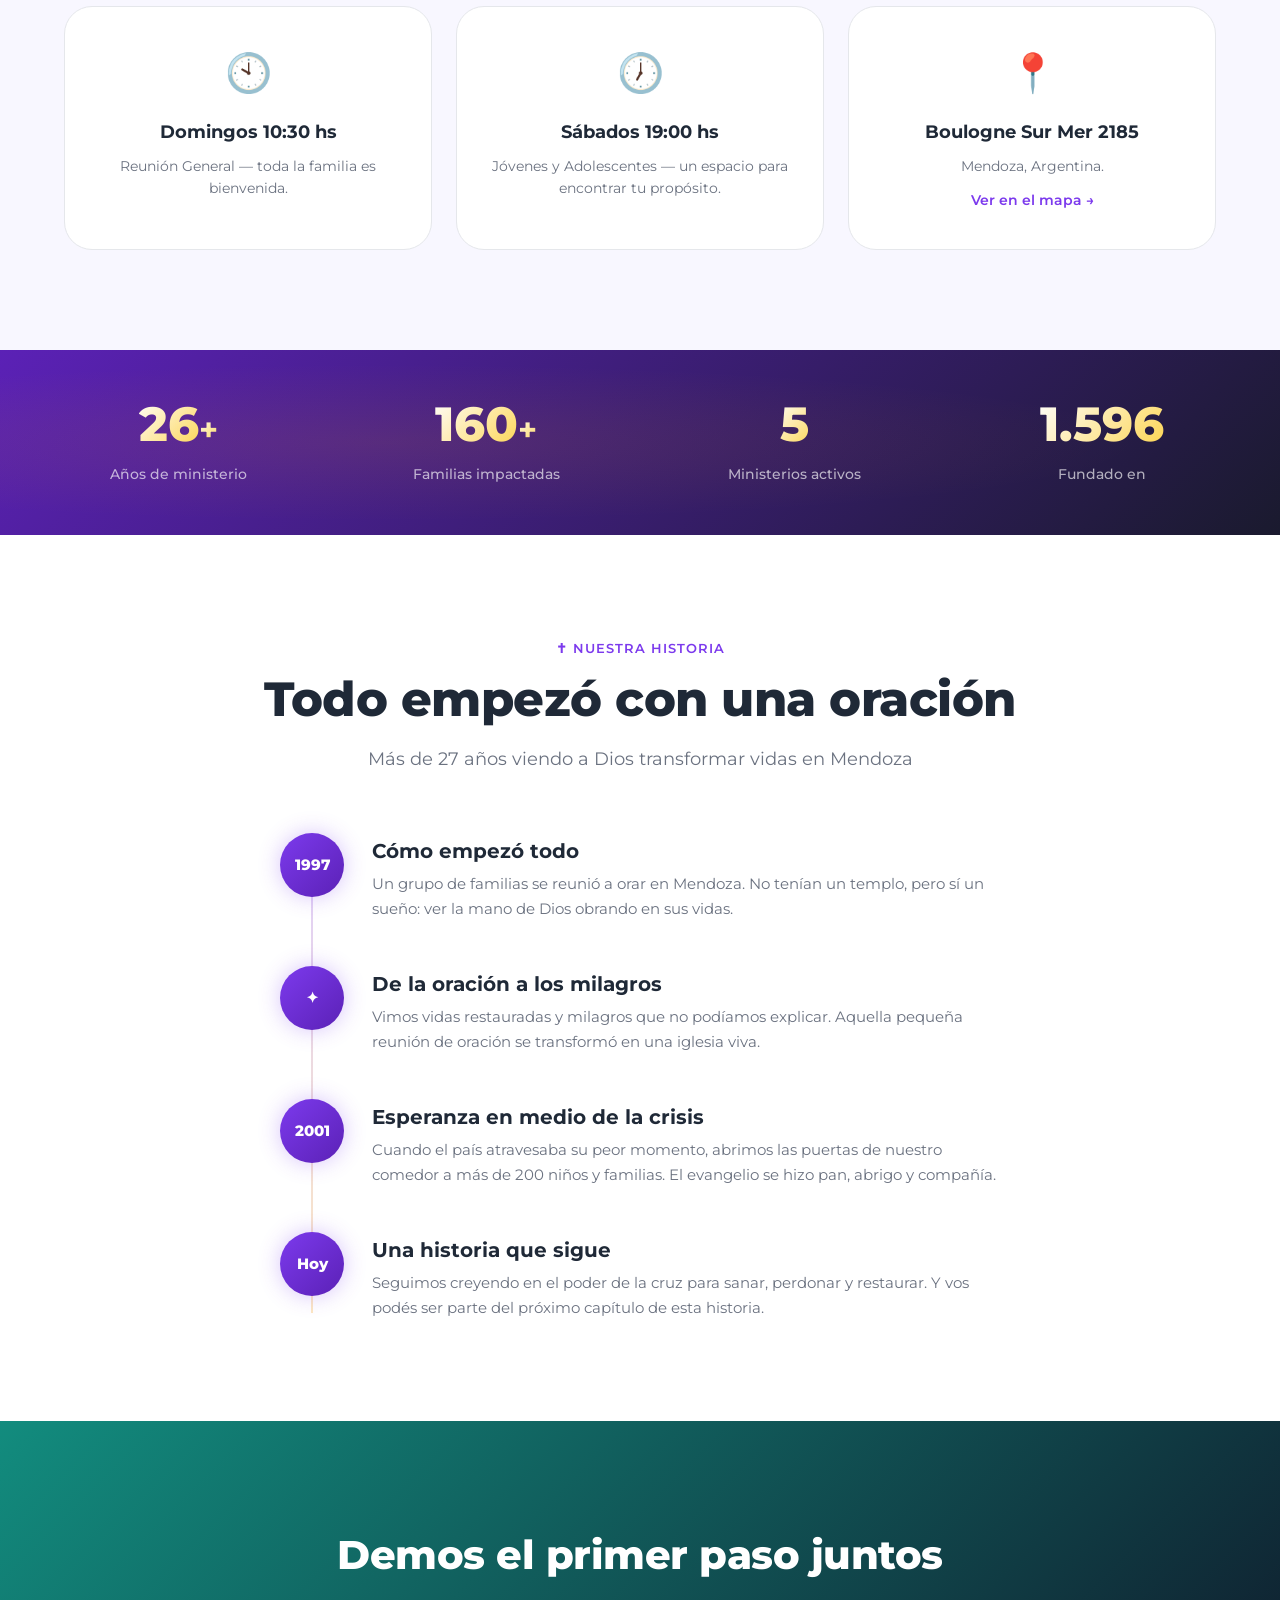
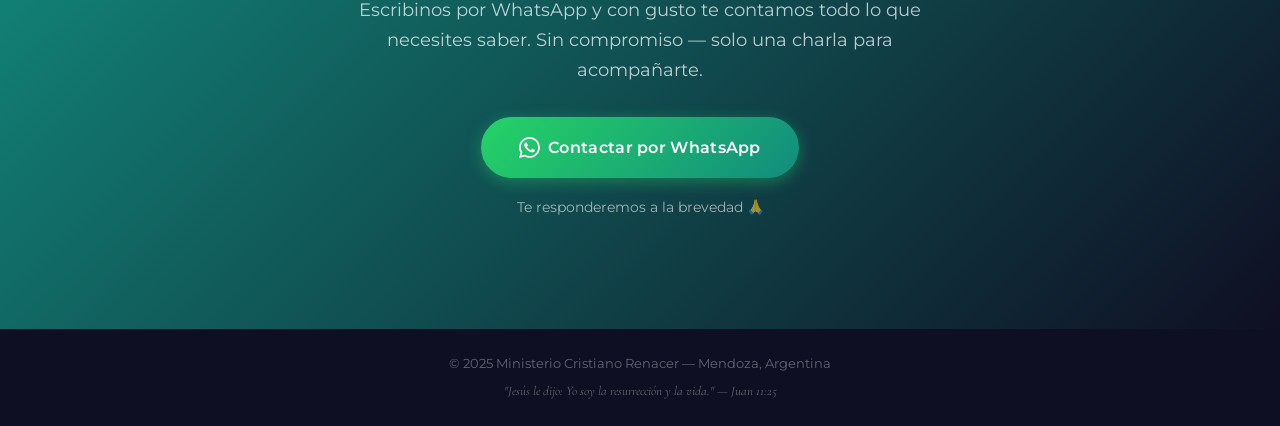
==== commit 7c784f27: "style: agrandar logo 20% (navbar 55px, pie 62px) Co-Authored-By: Claude Opus 4.8 <noreply@anthropic." ====
--- a/actividades.html
+++ b/actividades.html
@@ -20,7 +20,7 @@
   <header id="navbar" class="scrolled">
     <nav class="nav-container">
       <a href="index.html" class="nav-logo">
-        <img src="img/logo-renacer.png" alt="Ministerio Cristiano Renacer" class="nav-logo-img" style="height:46px;width:auto;display:block;" />
+        <img src="img/logo-renacer.png" alt="Ministerio Cristiano Renacer" class="nav-logo-img" style="height:55px;width:auto;display:block;" />
       </a>
       <a href="https://wa.me/5492616633864?text=Hola%2C%20me%20gustar%C3%ADa%20saber%20m%C3%A1s." target="_blank" rel="noopener" class="btn btn-whatsapp btn-sm nav-wa">
         <svg class="wa-icon" viewBox="0 0 24 24" fill="currentColor" aria-hidden="true"><path d="M17.472 14.382c-.297-.149-1.758-.867-2.03-.967-.273-.099-.471-.148-.67.15-.197.297-.767.966-.94 1.164-.173.199-.347.223-.644.075-.297-.15-1.255-.463-2.39-1.475-.883-.788-1.48-1.761-1.653-2.059-.173-.297-.018-.458.13-.606.134-.133.298-.347.446-.52.149-.174.198-.298.298-.497.099-.198.05-.371-.025-.52-.075-.149-.669-1.612-.916-2.207-.242-.579-.487-.5-.669-.51-.173-.008-.371-.01-.57-.01-.198 0-.52.074-.792.372-.272.297-1.04 1.016-1.04 2.479 0 1.462 1.065 2.875 1.213 3.074.149.198 2.096 3.2 5.077 4.487.709.306 1.262.489 1.694.625.712.227 1.36.195 1.871.118.571-.085 1.758-.719 2.006-1.413.248-.694.248-1.289.173-1.413-.074-.124-.272-.198-.57-.347m-5.421 7.403h-.004a9.87 9.87 0 01-5.031-1.378l-.361-.214-3.741.982.998-3.648-.235-.374a9.86 9.86 0 01-1.51-5.26c.001-5.45 4.436-9.884 9.888-9.884 2.64 0 5.122 1.03 6.988 2.898a9.825 9.825 0 012.893 6.994c-.003 5.45-4.437 9.884-9.885 9.884m8.413-18.297A11.815 11.815 0 0012.05 0C5.495 0 .16 5.335.157 11.892c0 2.096.547 4.142 1.588 5.945L.057 24l6.305-1.654a11.882 11.882 0 005.683 1.448h.005c6.554 0 11.89-5.335 11.893-11.893a11.821 11.821 0 00-3.48-8.413z"/></svg>
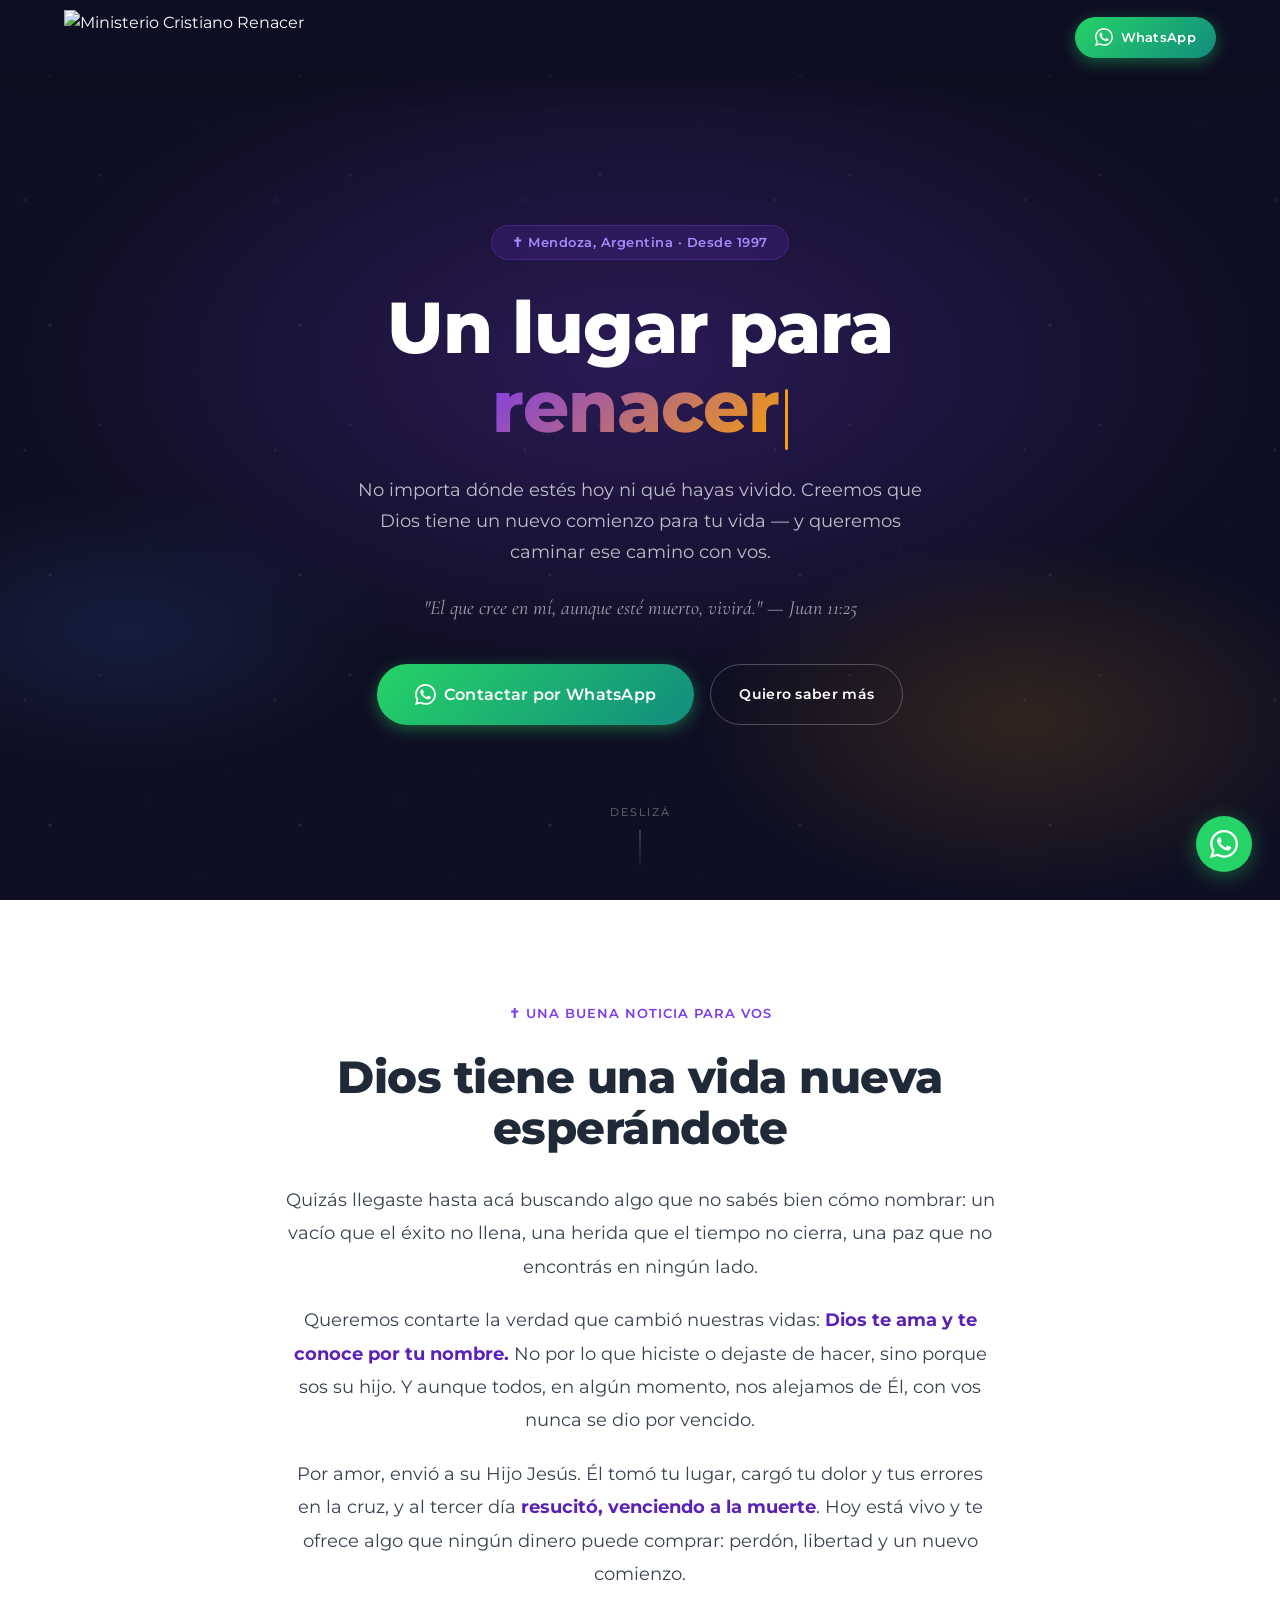
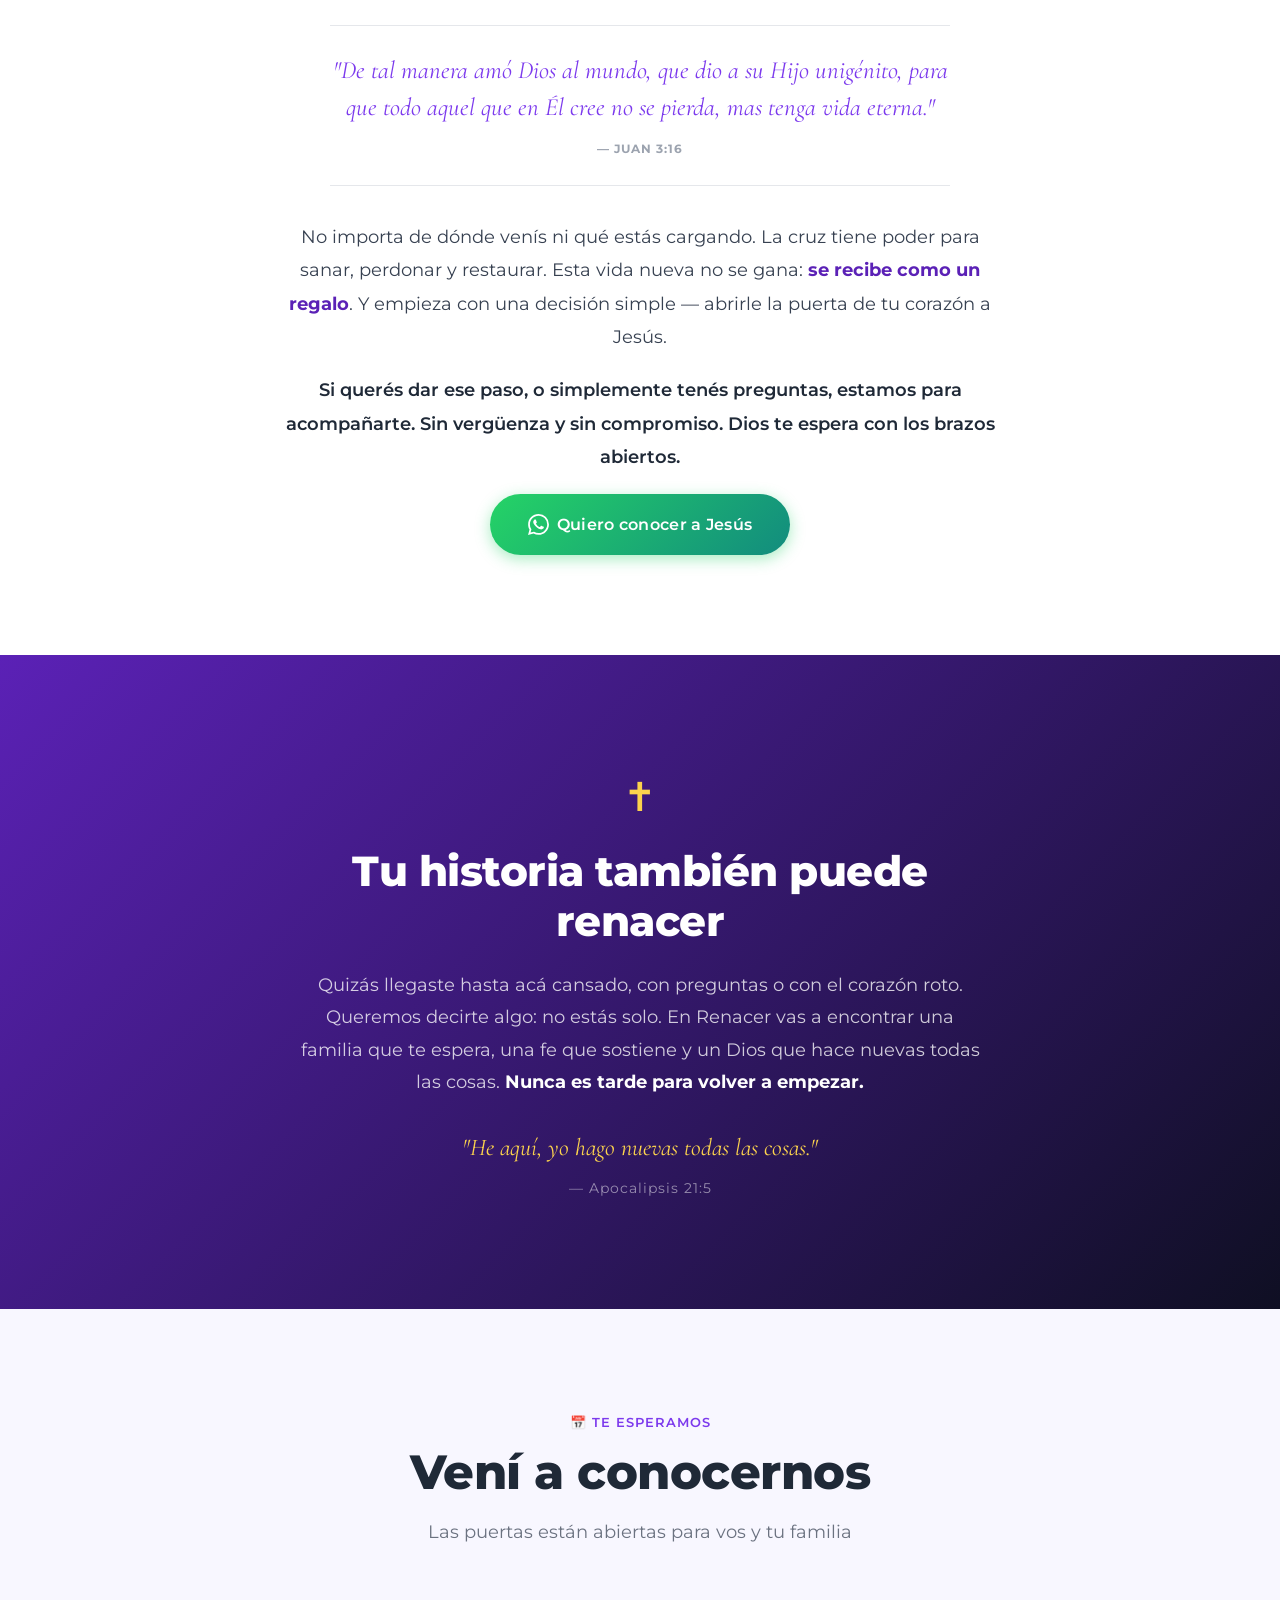
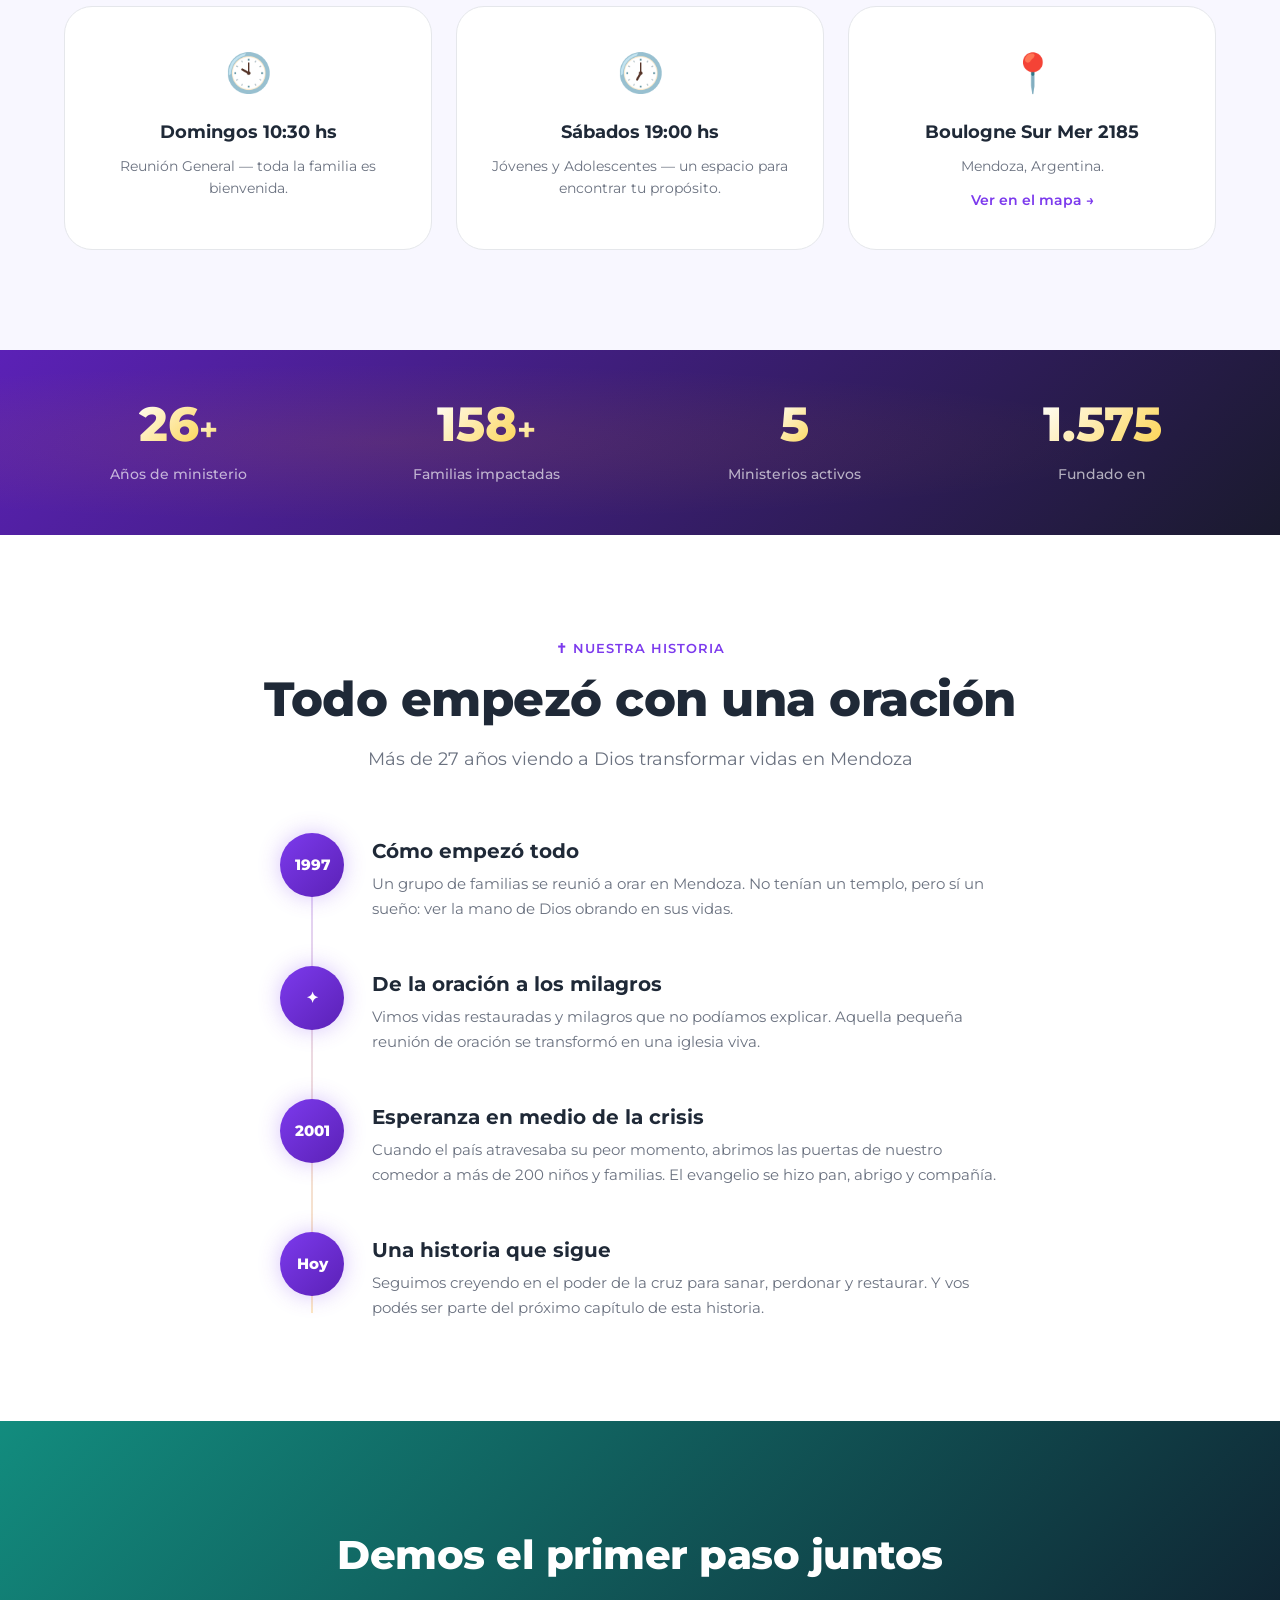
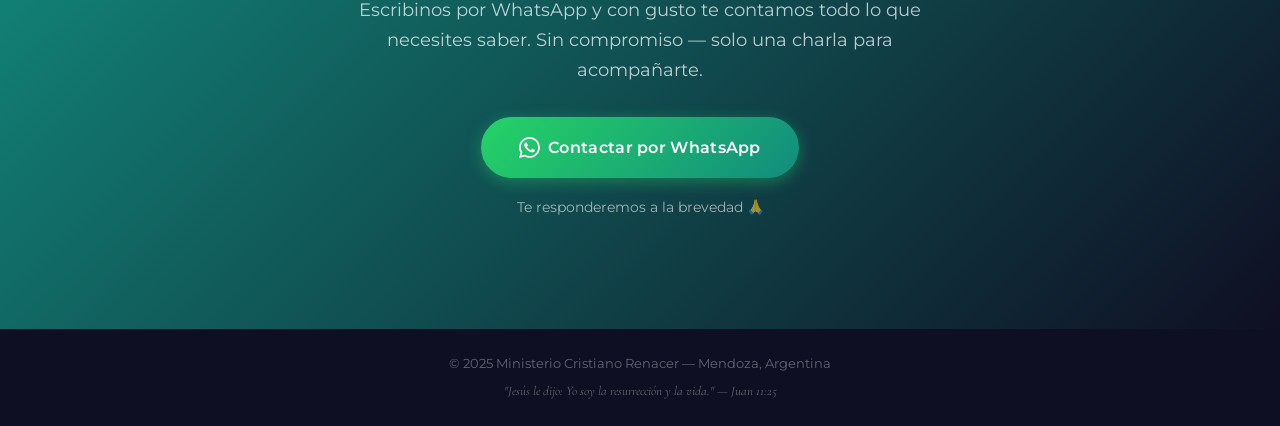
==== commit e0649bc2: "style: en mobile, centrar logo y ocultar boton WhatsApp del navbar (landing) Solo afecta a la landin" ====
--- a/actividades.html
+++ b/actividades.html
@@ -12,7 +12,7 @@
   <link rel="preconnect" href="https://fonts.gstatic.com" crossorigin />
   <link href="https://fonts.googleapis.com/css2?family=Montserrat:wght@300;400;500;600;700;800;900&family=Cormorant+Garamond:ital,wght@0,400;0,600;1,400&display=swap" rel="stylesheet" />
   <link rel="stylesheet" href="css/style.css?v=3" />
-  <link rel="stylesheet" href="css/actividades.css?v=2" />
+  <link rel="stylesheet" href="css/actividades.css?v=3" />
 </head>
 <body>
 
--- a/css/actividades.css
+++ b/css/actividades.css
@@ -422,6 +422,10 @@
 
 /* === RESPONSIVE === */
 @media (max-width: 768px) {
+  /* Navbar mobile: logo centrado y sin botón de WhatsApp arriba */
+  .nav-container { justify-content: center; }
+  .nav-container .nav-wa { display: none; }
+
   .acti-hero {
     min-height: auto;
     padding: 120px 20px 70px;
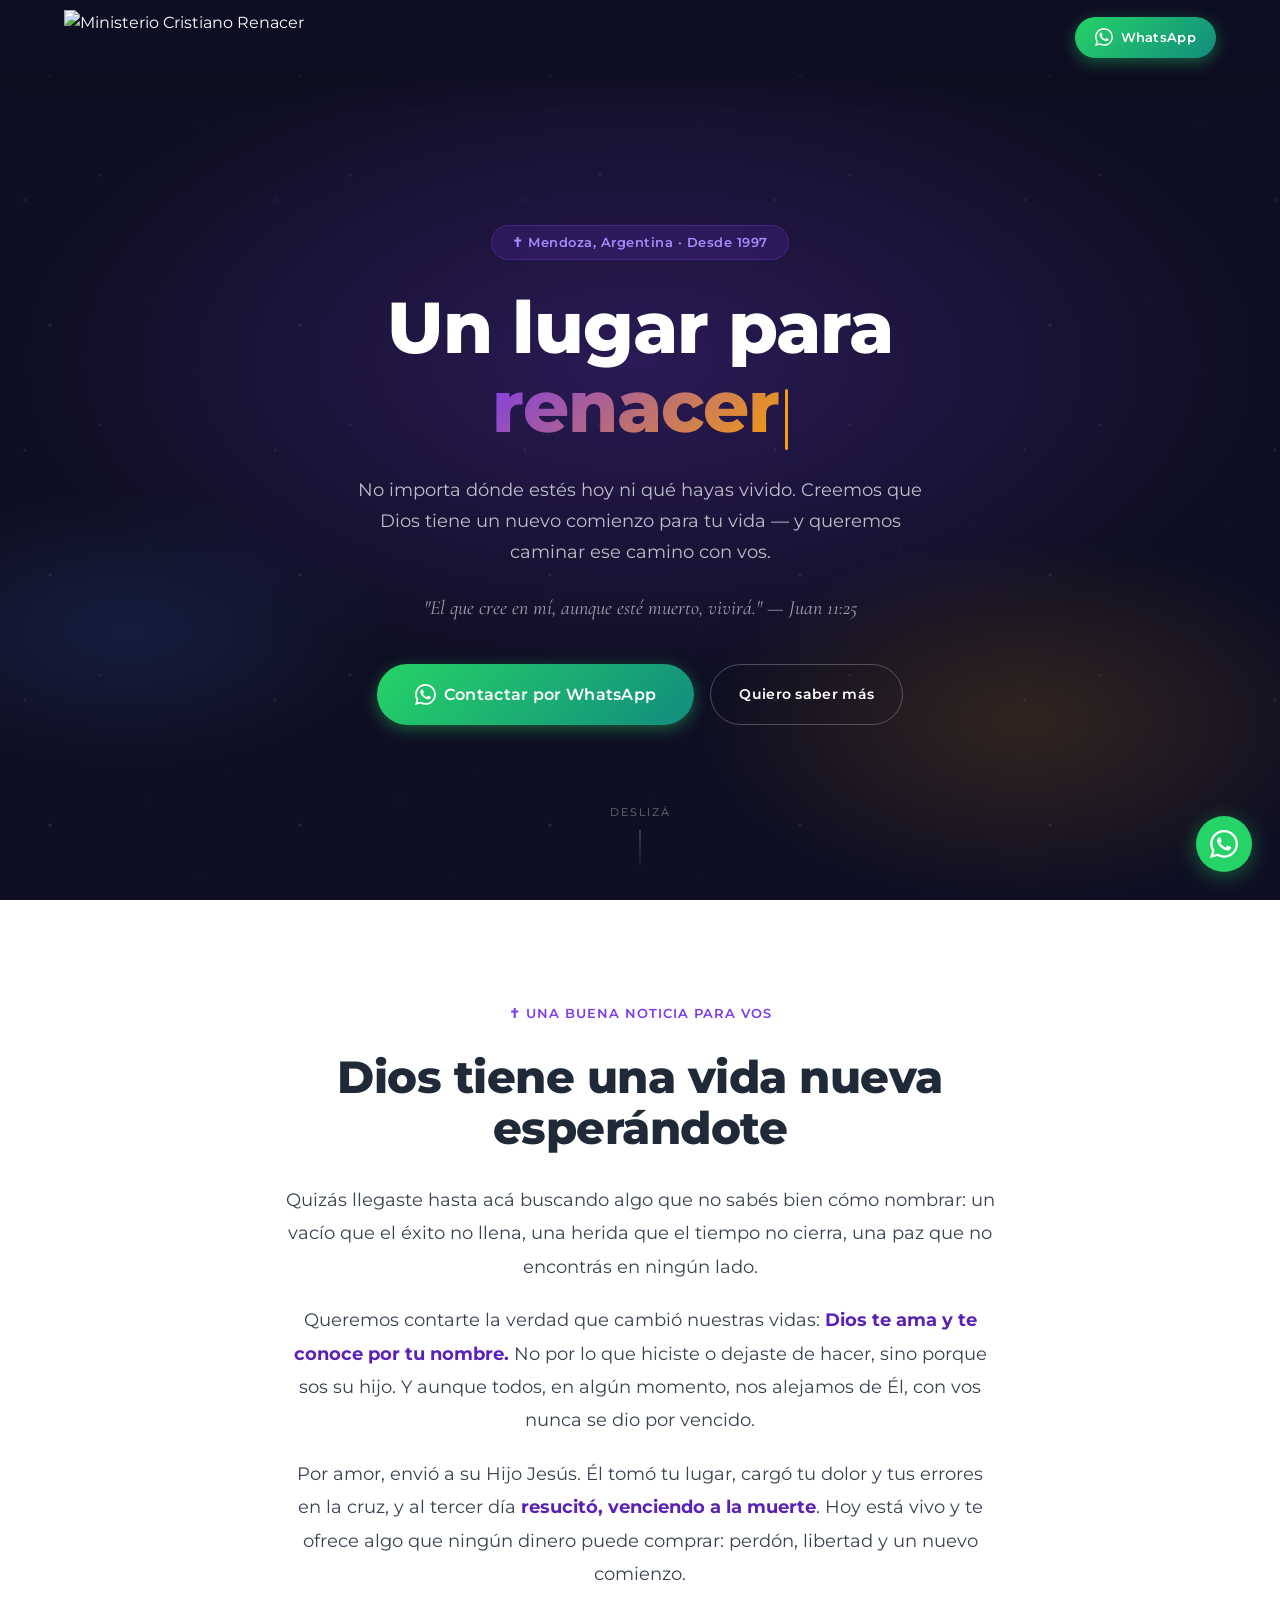
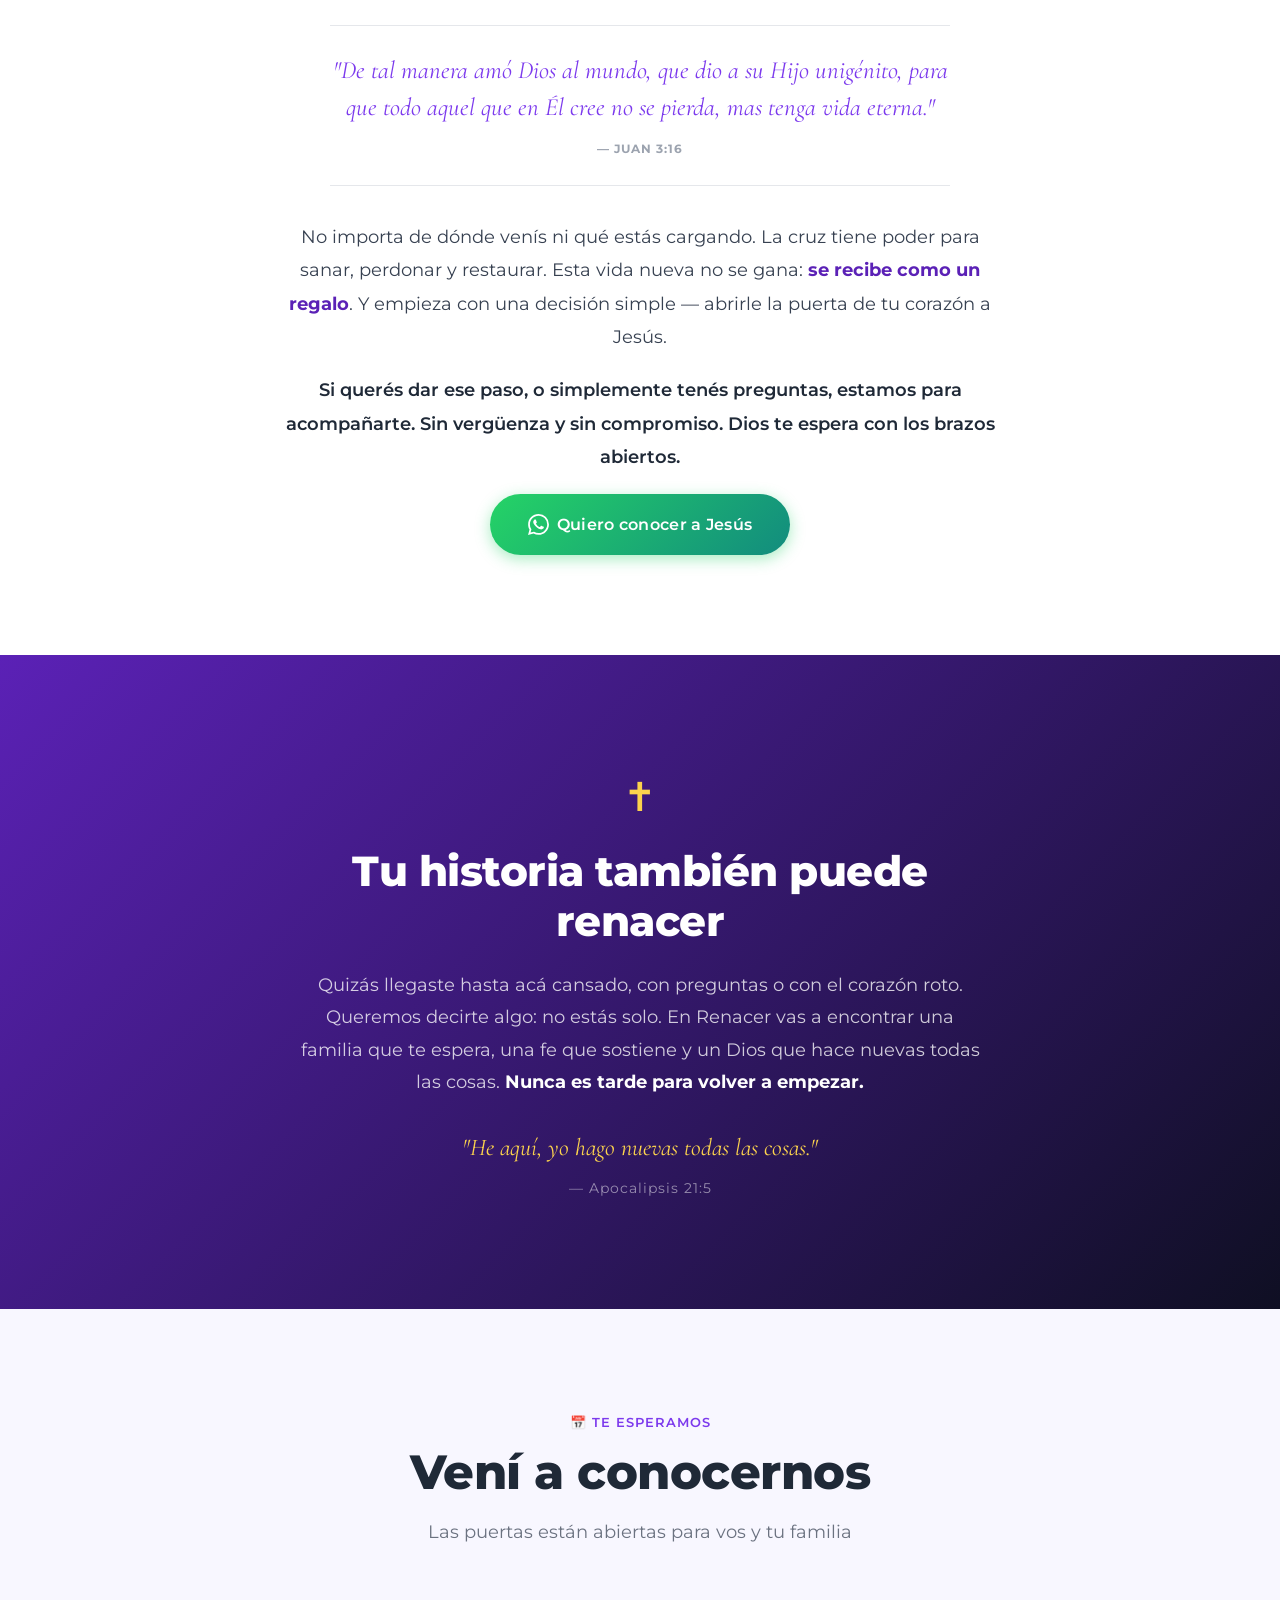
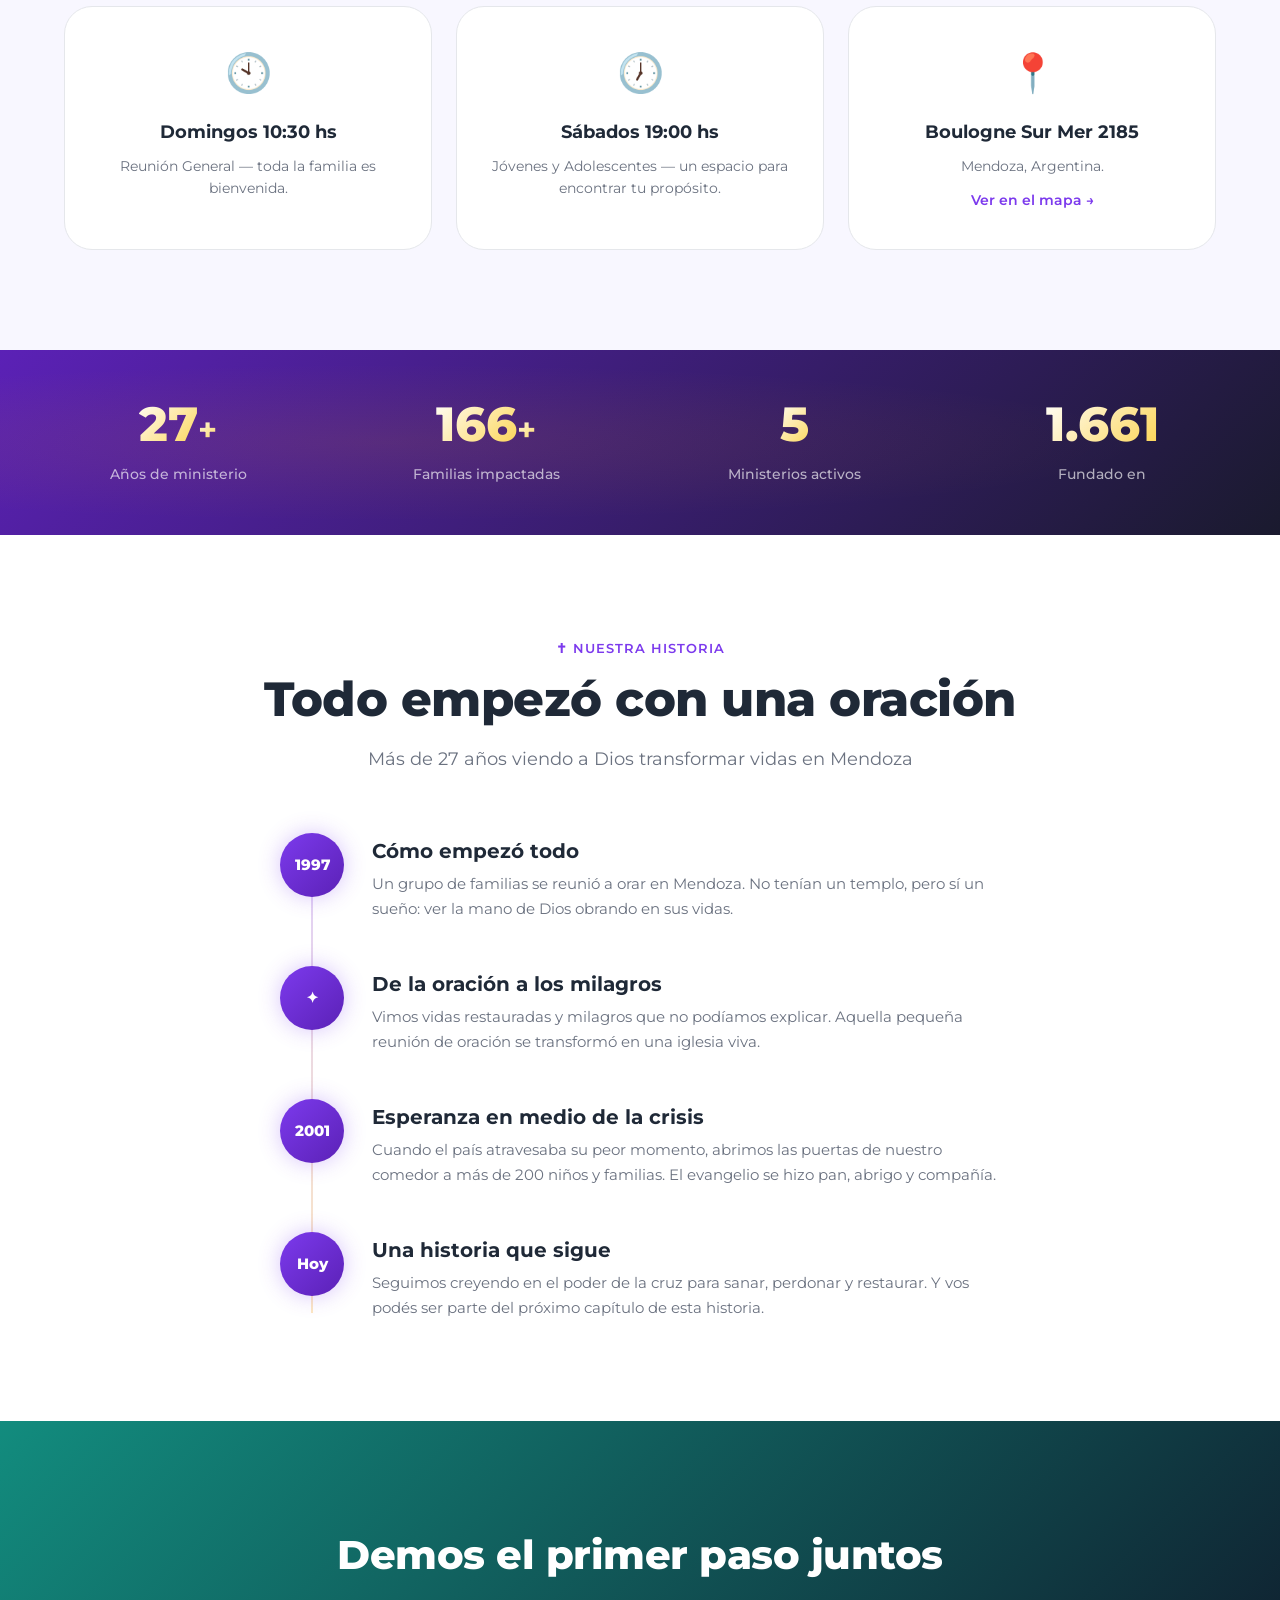
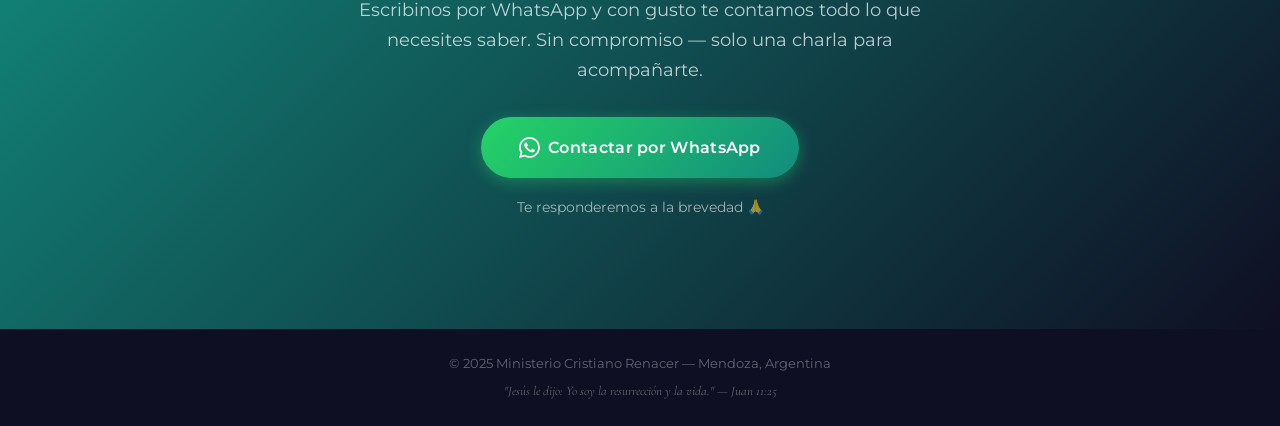
==== commit a8cb466a: "fix: enlaces de WhatsApp apuntan al asistente (+54 9 261 768-9210) Co-Authored-By: Claude Fable 5.2 " ====
--- a/actividades.html
+++ b/actividades.html
@@ -22,7 +22,7 @@
       <a href="index.html" class="nav-logo">
         <img src="img/logo-renacer.png" alt="Ministerio Cristiano Renacer" class="nav-logo-img" style="height:55px;width:auto;display:block;" />
       </a>
-      <a href="https://wa.me/5492616633864?text=Hola%2C%20me%20gustar%C3%ADa%20saber%20m%C3%A1s." target="_blank" rel="noopener" class="btn btn-whatsapp btn-sm nav-wa">
+      <a href="https://wa.me/5492617689210?text=Hola%2C%20me%20gustar%C3%ADa%20saber%20m%C3%A1s." target="_blank" rel="noopener" class="btn btn-whatsapp btn-sm nav-wa">
         <svg class="wa-icon" viewBox="0 0 24 24" fill="currentColor" aria-hidden="true"><path d="M17.472 14.382c-.297-.149-1.758-.867-2.03-.967-.273-.099-.471-.148-.67.15-.197.297-.767.966-.94 1.164-.173.199-.347.223-.644.075-.297-.15-1.255-.463-2.39-1.475-.883-.788-1.48-1.761-1.653-2.059-.173-.297-.018-.458.13-.606.134-.133.298-.347.446-.52.149-.174.198-.298.298-.497.099-.198.05-.371-.025-.52-.075-.149-.669-1.612-.916-2.207-.242-.579-.487-.5-.669-.51-.173-.008-.371-.01-.57-.01-.198 0-.52.074-.792.372-.272.297-1.04 1.016-1.04 2.479 0 1.462 1.065 2.875 1.213 3.074.149.198 2.096 3.2 5.077 4.487.709.306 1.262.489 1.694.625.712.227 1.36.195 1.871.118.571-.085 1.758-.719 2.006-1.413.248-.694.248-1.289.173-1.413-.074-.124-.272-.198-.57-.347m-5.421 7.403h-.004a9.87 9.87 0 01-5.031-1.378l-.361-.214-3.741.982.998-3.648-.235-.374a9.86 9.86 0 01-1.51-5.26c.001-5.45 4.436-9.884 9.888-9.884 2.64 0 5.122 1.03 6.988 2.898a9.825 9.825 0 012.893 6.994c-.003 5.45-4.437 9.884-9.885 9.884m8.413-18.297A11.815 11.815 0 0012.05 0C5.495 0 .16 5.335.157 11.892c0 2.096.547 4.142 1.588 5.945L.057 24l6.305-1.654a11.882 11.882 0 005.683 1.448h.005c6.554 0 11.89-5.335 11.893-11.893a11.821 11.821 0 00-3.48-8.413z"/></svg>
         WhatsApp
       </a>
@@ -47,7 +47,7 @@
       </p>
       <p class="hero-verse">"El que cree en mí, aunque esté muerto, vivirá." — Juan 11:25</p>
       <div class="acti-hero-actions">
-        <a href="https://wa.me/5492616633864?text=Hola%2C%20me%20gustar%C3%ADa%20saber%20m%C3%A1s." target="_blank" rel="noopener" class="btn btn-whatsapp btn-lg">
+        <a href="https://wa.me/5492617689210?text=Hola%2C%20me%20gustar%C3%ADa%20saber%20m%C3%A1s." target="_blank" rel="noopener" class="btn btn-whatsapp btn-lg">
           <svg class="wa-icon" viewBox="0 0 24 24" fill="currentColor" aria-hidden="true"><path d="M17.472 14.382c-.297-.149-1.758-.867-2.03-.967-.273-.099-.471-.148-.67.15-.197.297-.767.966-.94 1.164-.173.199-.347.223-.644.075-.297-.15-1.255-.463-2.39-1.475-.883-.788-1.48-1.761-1.653-2.059-.173-.297-.018-.458.13-.606.134-.133.298-.347.446-.52.149-.174.198-.298.298-.497.099-.198.05-.371-.025-.52-.075-.149-.669-1.612-.916-2.207-.242-.579-.487-.5-.669-.51-.173-.008-.371-.01-.57-.01-.198 0-.52.074-.792.372-.272.297-1.04 1.016-1.04 2.479 0 1.462 1.065 2.875 1.213 3.074.149.198 2.096 3.2 5.077 4.487.709.306 1.262.489 1.694.625.712.227 1.36.195 1.871.118.571-.085 1.758-.719 2.006-1.413.248-.694.248-1.289.173-1.413-.074-.124-.272-.198-.57-.347m-5.421 7.403h-.004a9.87 9.87 0 01-5.031-1.378l-.361-.214-3.741.982.998-3.648-.235-.374a9.86 9.86 0 01-1.51-5.26c.001-5.45 4.436-9.884 9.888-9.884 2.64 0 5.122 1.03 6.988 2.898a9.825 9.825 0 012.893 6.994c-.003 5.45-4.437 9.884-9.885 9.884m8.413-18.297A11.815 11.815 0 0012.05 0C5.495 0 .16 5.335.157 11.892c0 2.096.547 4.142 1.588 5.945L.057 24l6.305-1.654a11.882 11.882 0 005.683 1.448h.005c6.554 0 11.89-5.335 11.893-11.893a11.821 11.821 0 00-3.48-8.413z"/></svg>
           Contactar por WhatsApp
         </a>
@@ -76,7 +76,7 @@
         <p>No importa de dónde venís ni qué estás cargando. La cruz tiene poder para sanar, perdonar y restaurar. Esta vida nueva no se gana: <strong>se recibe como un regalo</strong>. Y empieza con una decisión simple — abrirle la puerta de tu corazón a Jesús.</p>
         <p class="evangelio-call">Si querés dar ese paso, o simplemente tenés preguntas, estamos para acompañarte. Sin vergüenza y sin compromiso. Dios te espera con los brazos abiertos.</p>
       </div>
-      <a href="https://wa.me/5492616633864?text=Hola%2C%20me%20gustar%C3%ADa%20saber%20m%C3%A1s." target="_blank" rel="noopener" class="btn btn-whatsapp btn-lg">
+      <a href="https://wa.me/5492617689210?text=Hola%2C%20me%20gustar%C3%ADa%20saber%20m%C3%A1s." target="_blank" rel="noopener" class="btn btn-whatsapp btn-lg">
         <svg class="wa-icon" viewBox="0 0 24 24" fill="currentColor" aria-hidden="true"><path d="M17.472 14.382c-.297-.149-1.758-.867-2.03-.967-.273-.099-.471-.148-.67.15-.197.297-.767.966-.94 1.164-.173.199-.347.223-.644.075-.297-.15-1.255-.463-2.39-1.475-.883-.788-1.48-1.761-1.653-2.059-.173-.297-.018-.458.13-.606.134-.133.298-.347.446-.52.149-.174.198-.298.298-.497.099-.198.05-.371-.025-.52-.075-.149-.669-1.612-.916-2.207-.242-.579-.487-.5-.669-.51-.173-.008-.371-.01-.57-.01-.198 0-.52.074-.792.372-.272.297-1.04 1.016-1.04 2.479 0 1.462 1.065 2.875 1.213 3.074.149.198 2.096 3.2 5.077 4.487.709.306 1.262.489 1.694.625.712.227 1.36.195 1.871.118.571-.085 1.758-.719 2.006-1.413.248-.694.248-1.289.173-1.413-.074-.124-.272-.198-.57-.347m-5.421 7.403h-.004a9.87 9.87 0 01-5.031-1.378l-.361-.214-3.741.982.998-3.648-.235-.374a9.86 9.86 0 01-1.51-5.26c.001-5.45 4.436-9.884 9.888-9.884 2.64 0 5.122 1.03 6.988 2.898a9.825 9.825 0 012.893 6.994c-.003 5.45-4.437 9.884-9.885 9.884m8.413-18.297A11.815 11.815 0 0012.05 0C5.495 0 .16 5.335.157 11.892c0 2.096.547 4.142 1.588 5.945L.057 24l6.305-1.654a11.882 11.882 0 005.683 1.448h.005c6.554 0 11.89-5.335 11.893-11.893a11.821 11.821 0 00-3.48-8.413z"/></svg>
         Quiero conocer a Jesús
       </a>
@@ -225,7 +225,7 @@
       <div class="acti-cta-content">
         <h2>Demos el primer paso juntos</h2>
         <p>Escribinos por WhatsApp y con gusto te contamos todo lo que necesites saber. Sin compromiso — solo una charla para acompañarte.</p>
-        <a href="https://wa.me/5492616633864?text=Hola%2C%20me%20gustar%C3%ADa%20saber%20m%C3%A1s." target="_blank" rel="noopener" class="btn btn-whatsapp btn-lg">
+        <a href="https://wa.me/5492617689210?text=Hola%2C%20me%20gustar%C3%ADa%20saber%20m%C3%A1s." target="_blank" rel="noopener" class="btn btn-whatsapp btn-lg">
           <svg class="wa-icon" viewBox="0 0 24 24" fill="currentColor" aria-hidden="true"><path d="M17.472 14.382c-.297-.149-1.758-.867-2.03-.967-.273-.099-.471-.148-.67.15-.197.297-.767.966-.94 1.164-.173.199-.347.223-.644.075-.297-.15-1.255-.463-2.39-1.475-.883-.788-1.48-1.761-1.653-2.059-.173-.297-.018-.458.13-.606.134-.133.298-.347.446-.52.149-.174.198-.298.298-.497.099-.198.05-.371-.025-.52-.075-.149-.669-1.612-.916-2.207-.242-.579-.487-.5-.669-.51-.173-.008-.371-.01-.57-.01-.198 0-.52.074-.792.372-.272.297-1.04 1.016-1.04 2.479 0 1.462 1.065 2.875 1.213 3.074.149.198 2.096 3.2 5.077 4.487.709.306 1.262.489 1.694.625.712.227 1.36.195 1.871.118.571-.085 1.758-.719 2.006-1.413.248-.694.248-1.289.173-1.413-.074-.124-.272-.198-.57-.347m-5.421 7.403h-.004a9.87 9.87 0 01-5.031-1.378l-.361-.214-3.741.982.998-3.648-.235-.374a9.86 9.86 0 01-1.51-5.26c.001-5.45 4.436-9.884 9.888-9.884 2.64 0 5.122 1.03 6.988 2.898a9.825 9.825 0 012.893 6.994c-.003 5.45-4.437 9.884-9.885 9.884m8.413-18.297A11.815 11.815 0 0012.05 0C5.495 0 .16 5.335.157 11.892c0 2.096.547 4.142 1.588 5.945L.057 24l6.305-1.654a11.882 11.882 0 005.683 1.448h.005c6.554 0 11.89-5.335 11.893-11.893a11.821 11.821 0 00-3.48-8.413z"/></svg>
         Contactar por WhatsApp
       </a>
@@ -243,7 +243,7 @@
   </footer>
 
   <!-- WhatsApp Floating Button -->
-  <a href="https://wa.me/5492616633864?text=Hola%2C%20me%20gustar%C3%ADa%20saber%20m%C3%A1s." target="_blank" rel="noopener" class="whatsapp-float" aria-label="Contactar por WhatsApp">
+  <a href="https://wa.me/5492617689210?text=Hola%2C%20me%20gustar%C3%ADa%20saber%20m%C3%A1s." target="_blank" rel="noopener" class="whatsapp-float" aria-label="Contactar por WhatsApp">
     <svg viewBox="0 0 24 24" fill="currentColor"><path d="M17.472 14.382c-.297-.149-1.758-.867-2.03-.967-.273-.099-.471-.148-.67.15-.197.297-.767.966-.94 1.164-.173.199-.347.223-.644.075-.297-.15-1.255-.463-2.39-1.475-.883-.788-1.48-1.761-1.653-2.059-.173-.297-.018-.458.13-.606.134-.133.298-.347.446-.52.149-.174.198-.298.298-.497.099-.198.05-.371-.025-.52-.075-.149-.669-1.612-.916-2.207-.242-.579-.487-.5-.669-.51-.173-.008-.371-.01-.57-.01-.198 0-.52.074-.792.372-.272.297-1.04 1.016-1.04 2.479 0 1.462 1.065 2.875 1.213 3.074.149.198 2.096 3.2 5.077 4.487.709.306 1.262.489 1.694.625.712.227 1.36.195 1.871.118.571-.085 1.758-.719 2.006-1.413.248-.694.248-1.289.173-1.413-.074-.124-.272-.198-.57-.347m-5.421 7.403h-.004a9.87 9.87 0 01-5.031-1.378l-.361-.214-3.741.982.998-3.648-.235-.374a9.86 9.86 0 01-1.51-5.26c.001-5.45 4.436-9.884 9.888-9.884 2.64 0 5.122 1.03 6.988 2.898a9.825 9.825 0 012.893 6.994c-.003 5.45-4.437 9.884-9.885 9.884m8.413-18.297A11.815 11.815 0 0012.05 0C5.495 0 .16 5.335.157 11.892c0 2.096.547 4.142 1.588 5.945L.057 24l6.305-1.654a11.882 11.882 0 005.683 1.448h.005c6.554 0 11.89-5.335 11.893-11.893a11.821 11.821 0 00-3.48-8.413z"/></svg>
   </a>
 
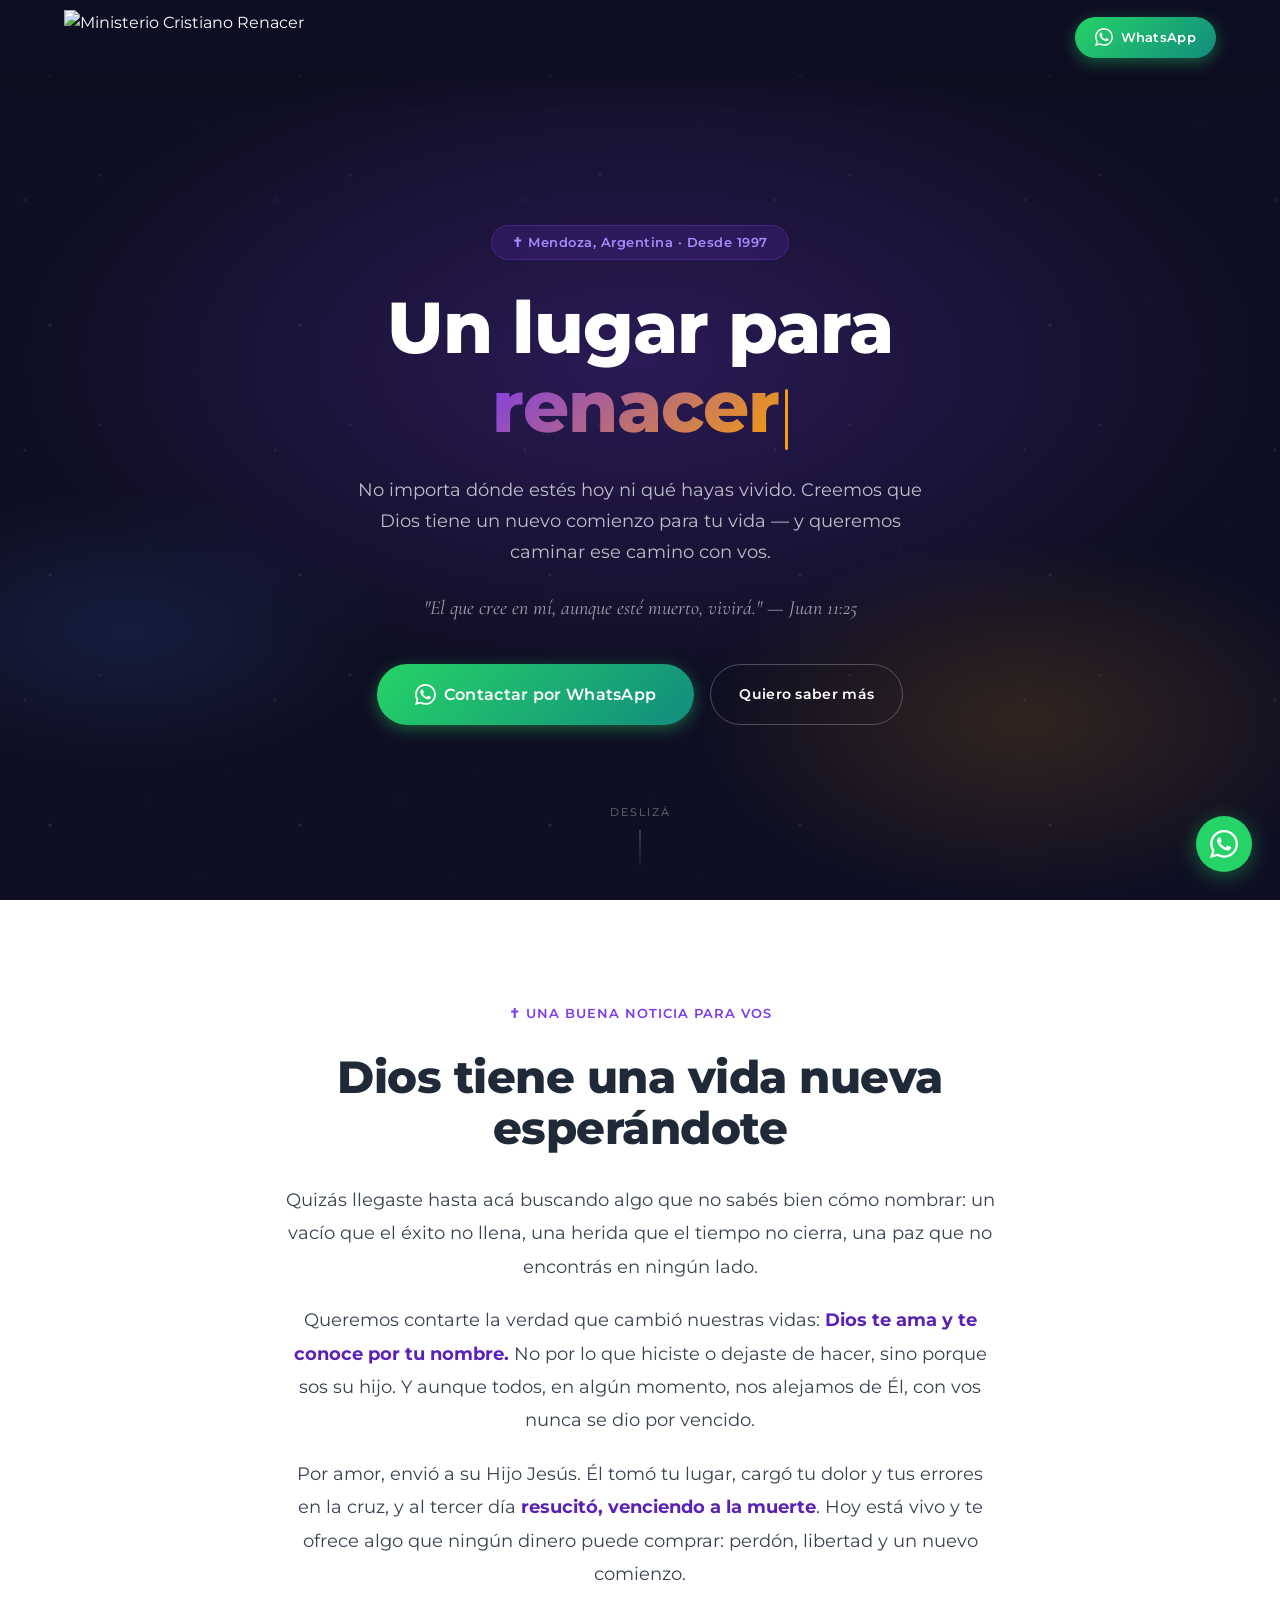
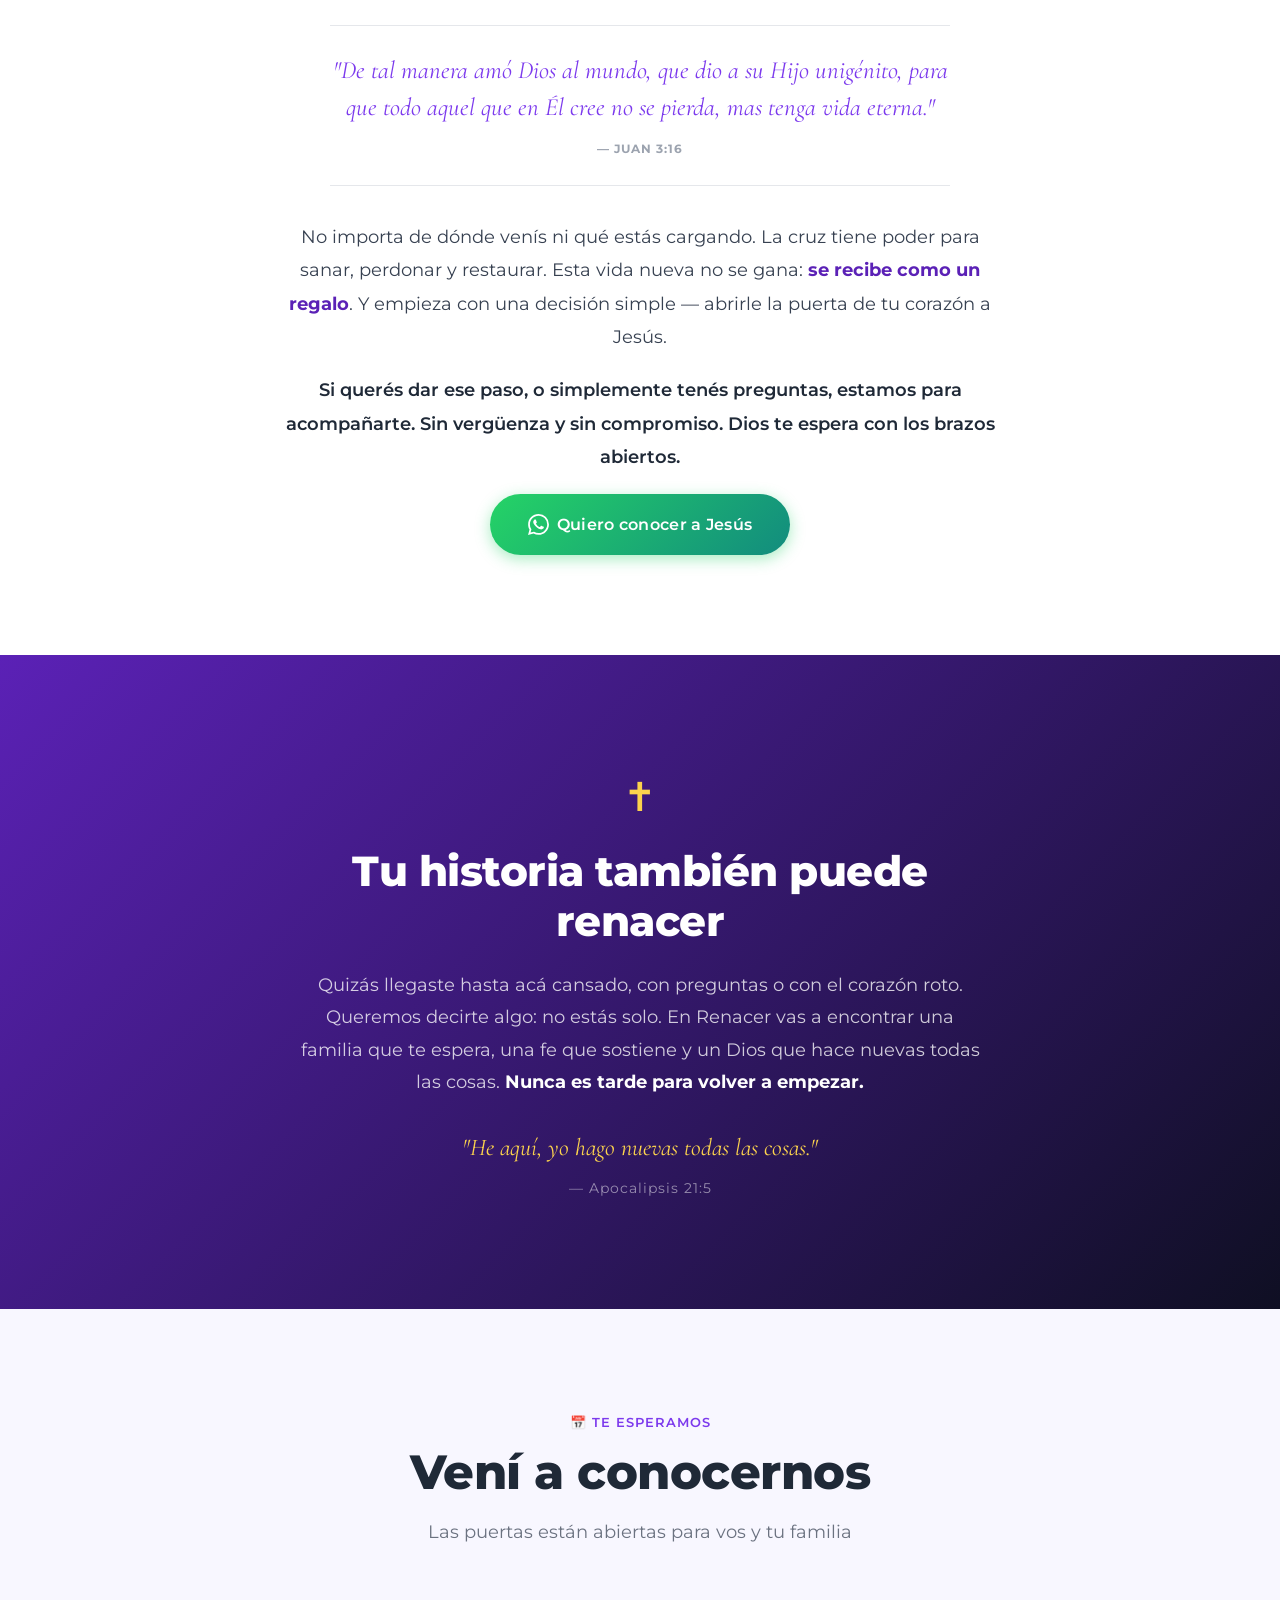
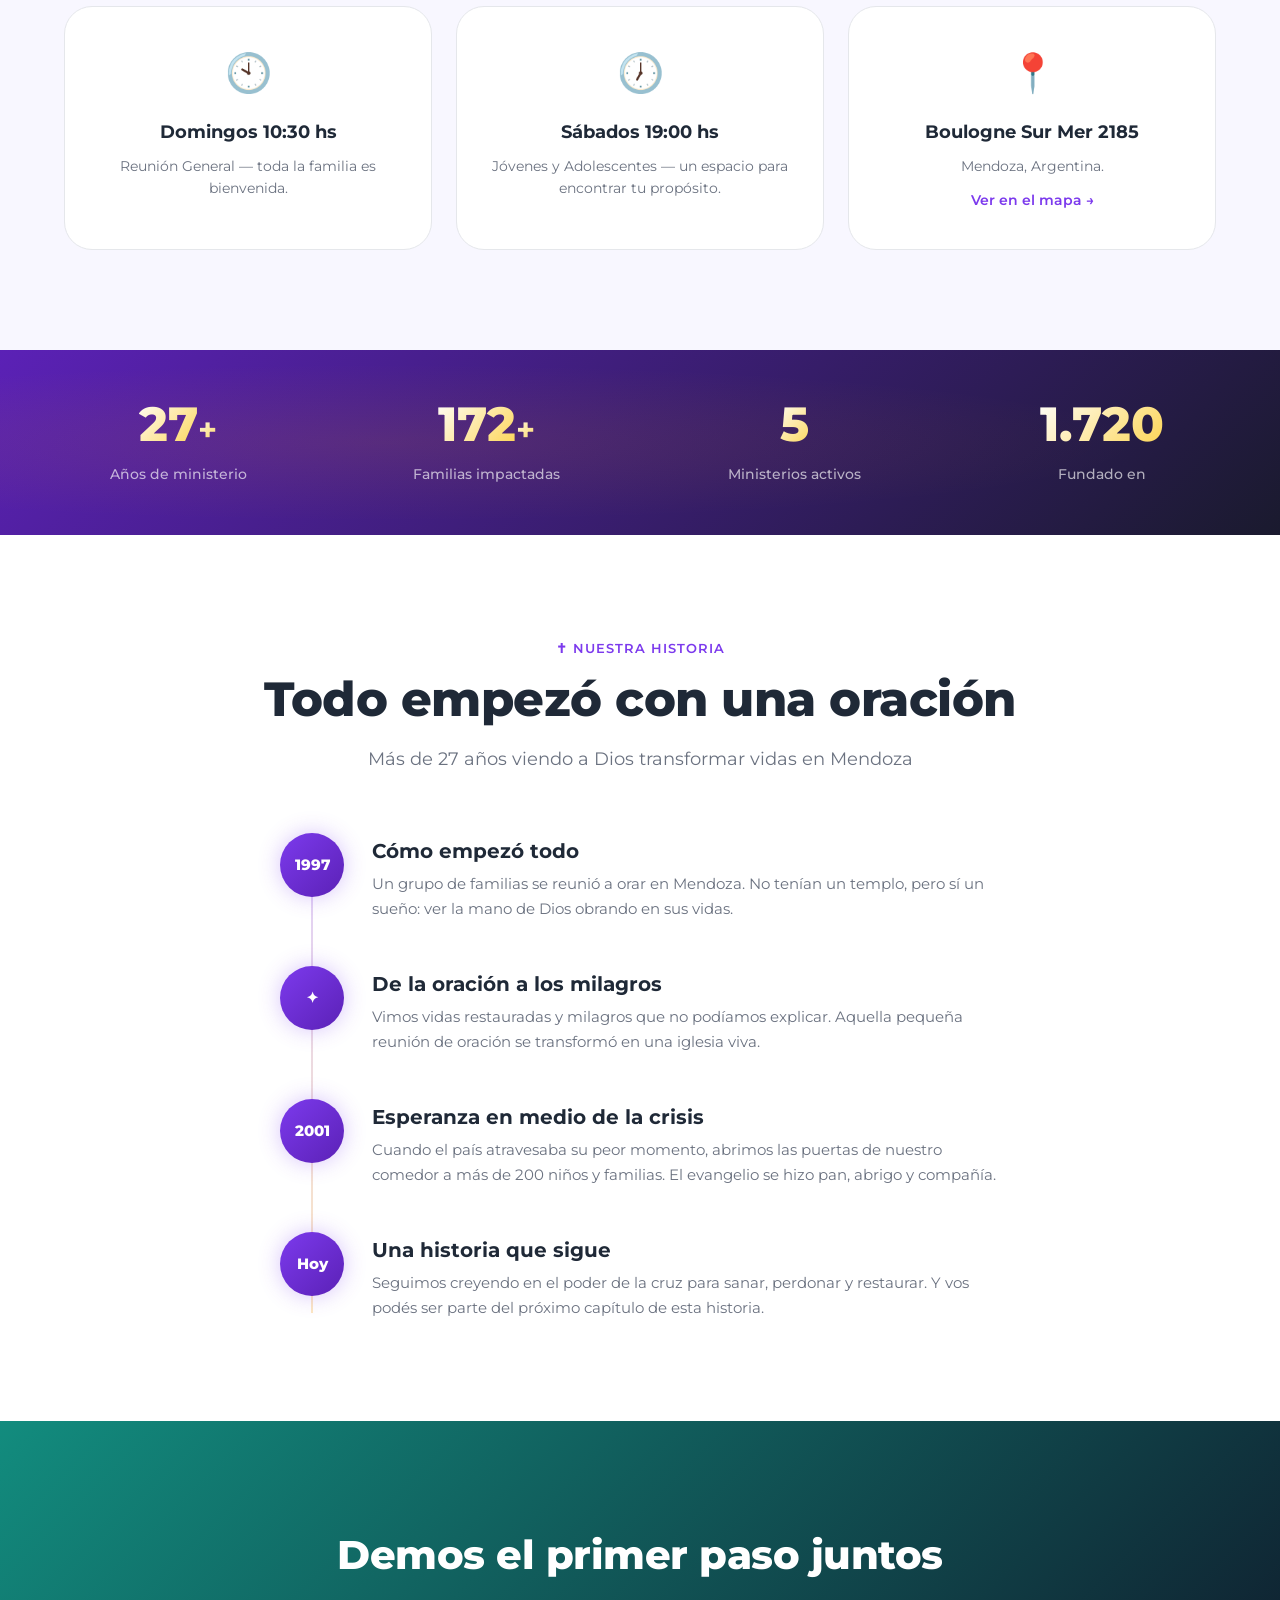
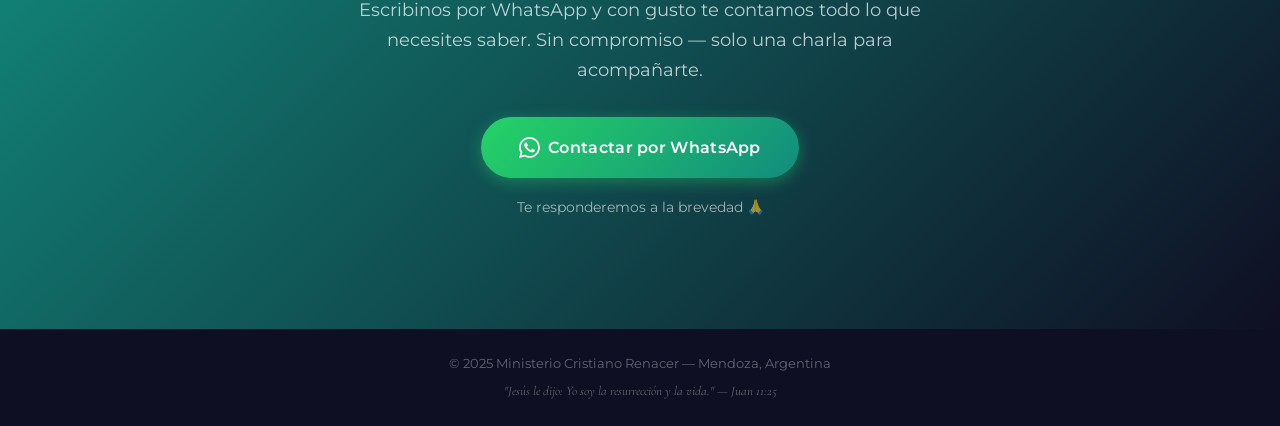
==== commit d79871ce: "revert: restaura el telefono original en todo el sitio Revierte 60b5857 y a8cb466.  Co-Authored-By: " ====
--- a/actividades.html
+++ b/actividades.html
@@ -22,7 +22,7 @@
       <a href="index.html" class="nav-logo">
         <img src="img/logo-renacer.png" alt="Ministerio Cristiano Renacer" class="nav-logo-img" style="height:55px;width:auto;display:block;" />
       </a>
-      <a href="https://wa.me/5492617689210?text=Hola%2C%20me%20gustar%C3%ADa%20saber%20m%C3%A1s." target="_blank" rel="noopener" class="btn btn-whatsapp btn-sm nav-wa">
+      <a href="https://wa.me/5492616633864?text=Hola%2C%20me%20gustar%C3%ADa%20saber%20m%C3%A1s." target="_blank" rel="noopener" class="btn btn-whatsapp btn-sm nav-wa">
         <svg class="wa-icon" viewBox="0 0 24 24" fill="currentColor" aria-hidden="true"><path d="M17.472 14.382c-.297-.149-1.758-.867-2.03-.967-.273-.099-.471-.148-.67.15-.197.297-.767.966-.94 1.164-.173.199-.347.223-.644.075-.297-.15-1.255-.463-2.39-1.475-.883-.788-1.48-1.761-1.653-2.059-.173-.297-.018-.458.13-.606.134-.133.298-.347.446-.52.149-.174.198-.298.298-.497.099-.198.05-.371-.025-.52-.075-.149-.669-1.612-.916-2.207-.242-.579-.487-.5-.669-.51-.173-.008-.371-.01-.57-.01-.198 0-.52.074-.792.372-.272.297-1.04 1.016-1.04 2.479 0 1.462 1.065 2.875 1.213 3.074.149.198 2.096 3.2 5.077 4.487.709.306 1.262.489 1.694.625.712.227 1.36.195 1.871.118.571-.085 1.758-.719 2.006-1.413.248-.694.248-1.289.173-1.413-.074-.124-.272-.198-.57-.347m-5.421 7.403h-.004a9.87 9.87 0 01-5.031-1.378l-.361-.214-3.741.982.998-3.648-.235-.374a9.86 9.86 0 01-1.51-5.26c.001-5.45 4.436-9.884 9.888-9.884 2.64 0 5.122 1.03 6.988 2.898a9.825 9.825 0 012.893 6.994c-.003 5.45-4.437 9.884-9.885 9.884m8.413-18.297A11.815 11.815 0 0012.05 0C5.495 0 .16 5.335.157 11.892c0 2.096.547 4.142 1.588 5.945L.057 24l6.305-1.654a11.882 11.882 0 005.683 1.448h.005c6.554 0 11.89-5.335 11.893-11.893a11.821 11.821 0 00-3.48-8.413z"/></svg>
         WhatsApp
       </a>
@@ -47,7 +47,7 @@
       </p>
       <p class="hero-verse">"El que cree en mí, aunque esté muerto, vivirá." — Juan 11:25</p>
       <div class="acti-hero-actions">
-        <a href="https://wa.me/5492617689210?text=Hola%2C%20me%20gustar%C3%ADa%20saber%20m%C3%A1s." target="_blank" rel="noopener" class="btn btn-whatsapp btn-lg">
+        <a href="https://wa.me/5492616633864?text=Hola%2C%20me%20gustar%C3%ADa%20saber%20m%C3%A1s." target="_blank" rel="noopener" class="btn btn-whatsapp btn-lg">
           <svg class="wa-icon" viewBox="0 0 24 24" fill="currentColor" aria-hidden="true"><path d="M17.472 14.382c-.297-.149-1.758-.867-2.03-.967-.273-.099-.471-.148-.67.15-.197.297-.767.966-.94 1.164-.173.199-.347.223-.644.075-.297-.15-1.255-.463-2.39-1.475-.883-.788-1.48-1.761-1.653-2.059-.173-.297-.018-.458.13-.606.134-.133.298-.347.446-.52.149-.174.198-.298.298-.497.099-.198.05-.371-.025-.52-.075-.149-.669-1.612-.916-2.207-.242-.579-.487-.5-.669-.51-.173-.008-.371-.01-.57-.01-.198 0-.52.074-.792.372-.272.297-1.04 1.016-1.04 2.479 0 1.462 1.065 2.875 1.213 3.074.149.198 2.096 3.2 5.077 4.487.709.306 1.262.489 1.694.625.712.227 1.36.195 1.871.118.571-.085 1.758-.719 2.006-1.413.248-.694.248-1.289.173-1.413-.074-.124-.272-.198-.57-.347m-5.421 7.403h-.004a9.87 9.87 0 01-5.031-1.378l-.361-.214-3.741.982.998-3.648-.235-.374a9.86 9.86 0 01-1.51-5.26c.001-5.45 4.436-9.884 9.888-9.884 2.64 0 5.122 1.03 6.988 2.898a9.825 9.825 0 012.893 6.994c-.003 5.45-4.437 9.884-9.885 9.884m8.413-18.297A11.815 11.815 0 0012.05 0C5.495 0 .16 5.335.157 11.892c0 2.096.547 4.142 1.588 5.945L.057 24l6.305-1.654a11.882 11.882 0 005.683 1.448h.005c6.554 0 11.89-5.335 11.893-11.893a11.821 11.821 0 00-3.48-8.413z"/></svg>
           Contactar por WhatsApp
         </a>
@@ -76,7 +76,7 @@
         <p>No importa de dónde venís ni qué estás cargando. La cruz tiene poder para sanar, perdonar y restaurar. Esta vida nueva no se gana: <strong>se recibe como un regalo</strong>. Y empieza con una decisión simple — abrirle la puerta de tu corazón a Jesús.</p>
         <p class="evangelio-call">Si querés dar ese paso, o simplemente tenés preguntas, estamos para acompañarte. Sin vergüenza y sin compromiso. Dios te espera con los brazos abiertos.</p>
       </div>
-      <a href="https://wa.me/5492617689210?text=Hola%2C%20me%20gustar%C3%ADa%20saber%20m%C3%A1s." target="_blank" rel="noopener" class="btn btn-whatsapp btn-lg">
+      <a href="https://wa.me/5492616633864?text=Hola%2C%20me%20gustar%C3%ADa%20saber%20m%C3%A1s." target="_blank" rel="noopener" class="btn btn-whatsapp btn-lg">
         <svg class="wa-icon" viewBox="0 0 24 24" fill="currentColor" aria-hidden="true"><path d="M17.472 14.382c-.297-.149-1.758-.867-2.03-.967-.273-.099-.471-.148-.67.15-.197.297-.767.966-.94 1.164-.173.199-.347.223-.644.075-.297-.15-1.255-.463-2.39-1.475-.883-.788-1.48-1.761-1.653-2.059-.173-.297-.018-.458.13-.606.134-.133.298-.347.446-.52.149-.174.198-.298.298-.497.099-.198.05-.371-.025-.52-.075-.149-.669-1.612-.916-2.207-.242-.579-.487-.5-.669-.51-.173-.008-.371-.01-.57-.01-.198 0-.52.074-.792.372-.272.297-1.04 1.016-1.04 2.479 0 1.462 1.065 2.875 1.213 3.074.149.198 2.096 3.2 5.077 4.487.709.306 1.262.489 1.694.625.712.227 1.36.195 1.871.118.571-.085 1.758-.719 2.006-1.413.248-.694.248-1.289.173-1.413-.074-.124-.272-.198-.57-.347m-5.421 7.403h-.004a9.87 9.87 0 01-5.031-1.378l-.361-.214-3.741.982.998-3.648-.235-.374a9.86 9.86 0 01-1.51-5.26c.001-5.45 4.436-9.884 9.888-9.884 2.64 0 5.122 1.03 6.988 2.898a9.825 9.825 0 012.893 6.994c-.003 5.45-4.437 9.884-9.885 9.884m8.413-18.297A11.815 11.815 0 0012.05 0C5.495 0 .16 5.335.157 11.892c0 2.096.547 4.142 1.588 5.945L.057 24l6.305-1.654a11.882 11.882 0 005.683 1.448h.005c6.554 0 11.89-5.335 11.893-11.893a11.821 11.821 0 00-3.48-8.413z"/></svg>
         Quiero conocer a Jesús
       </a>
@@ -225,7 +225,7 @@
       <div class="acti-cta-content">
         <h2>Demos el primer paso juntos</h2>
         <p>Escribinos por WhatsApp y con gusto te contamos todo lo que necesites saber. Sin compromiso — solo una charla para acompañarte.</p>
-        <a href="https://wa.me/5492617689210?text=Hola%2C%20me%20gustar%C3%ADa%20saber%20m%C3%A1s." target="_blank" rel="noopener" class="btn btn-whatsapp btn-lg">
+        <a href="https://wa.me/5492616633864?text=Hola%2C%20me%20gustar%C3%ADa%20saber%20m%C3%A1s." target="_blank" rel="noopener" class="btn btn-whatsapp btn-lg">
           <svg class="wa-icon" viewBox="0 0 24 24" fill="currentColor" aria-hidden="true"><path d="M17.472 14.382c-.297-.149-1.758-.867-2.03-.967-.273-.099-.471-.148-.67.15-.197.297-.767.966-.94 1.164-.173.199-.347.223-.644.075-.297-.15-1.255-.463-2.39-1.475-.883-.788-1.48-1.761-1.653-2.059-.173-.297-.018-.458.13-.606.134-.133.298-.347.446-.52.149-.174.198-.298.298-.497.099-.198.05-.371-.025-.52-.075-.149-.669-1.612-.916-2.207-.242-.579-.487-.5-.669-.51-.173-.008-.371-.01-.57-.01-.198 0-.52.074-.792.372-.272.297-1.04 1.016-1.04 2.479 0 1.462 1.065 2.875 1.213 3.074.149.198 2.096 3.2 5.077 4.487.709.306 1.262.489 1.694.625.712.227 1.36.195 1.871.118.571-.085 1.758-.719 2.006-1.413.248-.694.248-1.289.173-1.413-.074-.124-.272-.198-.57-.347m-5.421 7.403h-.004a9.87 9.87 0 01-5.031-1.378l-.361-.214-3.741.982.998-3.648-.235-.374a9.86 9.86 0 01-1.51-5.26c.001-5.45 4.436-9.884 9.888-9.884 2.64 0 5.122 1.03 6.988 2.898a9.825 9.825 0 012.893 6.994c-.003 5.45-4.437 9.884-9.885 9.884m8.413-18.297A11.815 11.815 0 0012.05 0C5.495 0 .16 5.335.157 11.892c0 2.096.547 4.142 1.588 5.945L.057 24l6.305-1.654a11.882 11.882 0 005.683 1.448h.005c6.554 0 11.89-5.335 11.893-11.893a11.821 11.821 0 00-3.48-8.413z"/></svg>
         Contactar por WhatsApp
       </a>
@@ -243,7 +243,7 @@
   </footer>
 
   <!-- WhatsApp Floating Button -->
-  <a href="https://wa.me/5492617689210?text=Hola%2C%20me%20gustar%C3%ADa%20saber%20m%C3%A1s." target="_blank" rel="noopener" class="whatsapp-float" aria-label="Contactar por WhatsApp">
+  <a href="https://wa.me/5492616633864?text=Hola%2C%20me%20gustar%C3%ADa%20saber%20m%C3%A1s." target="_blank" rel="noopener" class="whatsapp-float" aria-label="Contactar por WhatsApp">
     <svg viewBox="0 0 24 24" fill="currentColor"><path d="M17.472 14.382c-.297-.149-1.758-.867-2.03-.967-.273-.099-.471-.148-.67.15-.197.297-.767.966-.94 1.164-.173.199-.347.223-.644.075-.297-.15-1.255-.463-2.39-1.475-.883-.788-1.48-1.761-1.653-2.059-.173-.297-.018-.458.13-.606.134-.133.298-.347.446-.52.149-.174.198-.298.298-.497.099-.198.05-.371-.025-.52-.075-.149-.669-1.612-.916-2.207-.242-.579-.487-.5-.669-.51-.173-.008-.371-.01-.57-.01-.198 0-.52.074-.792.372-.272.297-1.04 1.016-1.04 2.479 0 1.462 1.065 2.875 1.213 3.074.149.198 2.096 3.2 5.077 4.487.709.306 1.262.489 1.694.625.712.227 1.36.195 1.871.118.571-.085 1.758-.719 2.006-1.413.248-.694.248-1.289.173-1.413-.074-.124-.272-.198-.57-.347m-5.421 7.403h-.004a9.87 9.87 0 01-5.031-1.378l-.361-.214-3.741.982.998-3.648-.235-.374a9.86 9.86 0 01-1.51-5.26c.001-5.45 4.436-9.884 9.888-9.884 2.64 0 5.122 1.03 6.988 2.898a9.825 9.825 0 012.893 6.994c-.003 5.45-4.437 9.884-9.885 9.884m8.413-18.297A11.815 11.815 0 0012.05 0C5.495 0 .16 5.335.157 11.892c0 2.096.547 4.142 1.588 5.945L.057 24l6.305-1.654a11.882 11.882 0 005.683 1.448h.005c6.554 0 11.89-5.335 11.893-11.893a11.821 11.821 0 00-3.48-8.413z"/></svg>
   </a>
 
